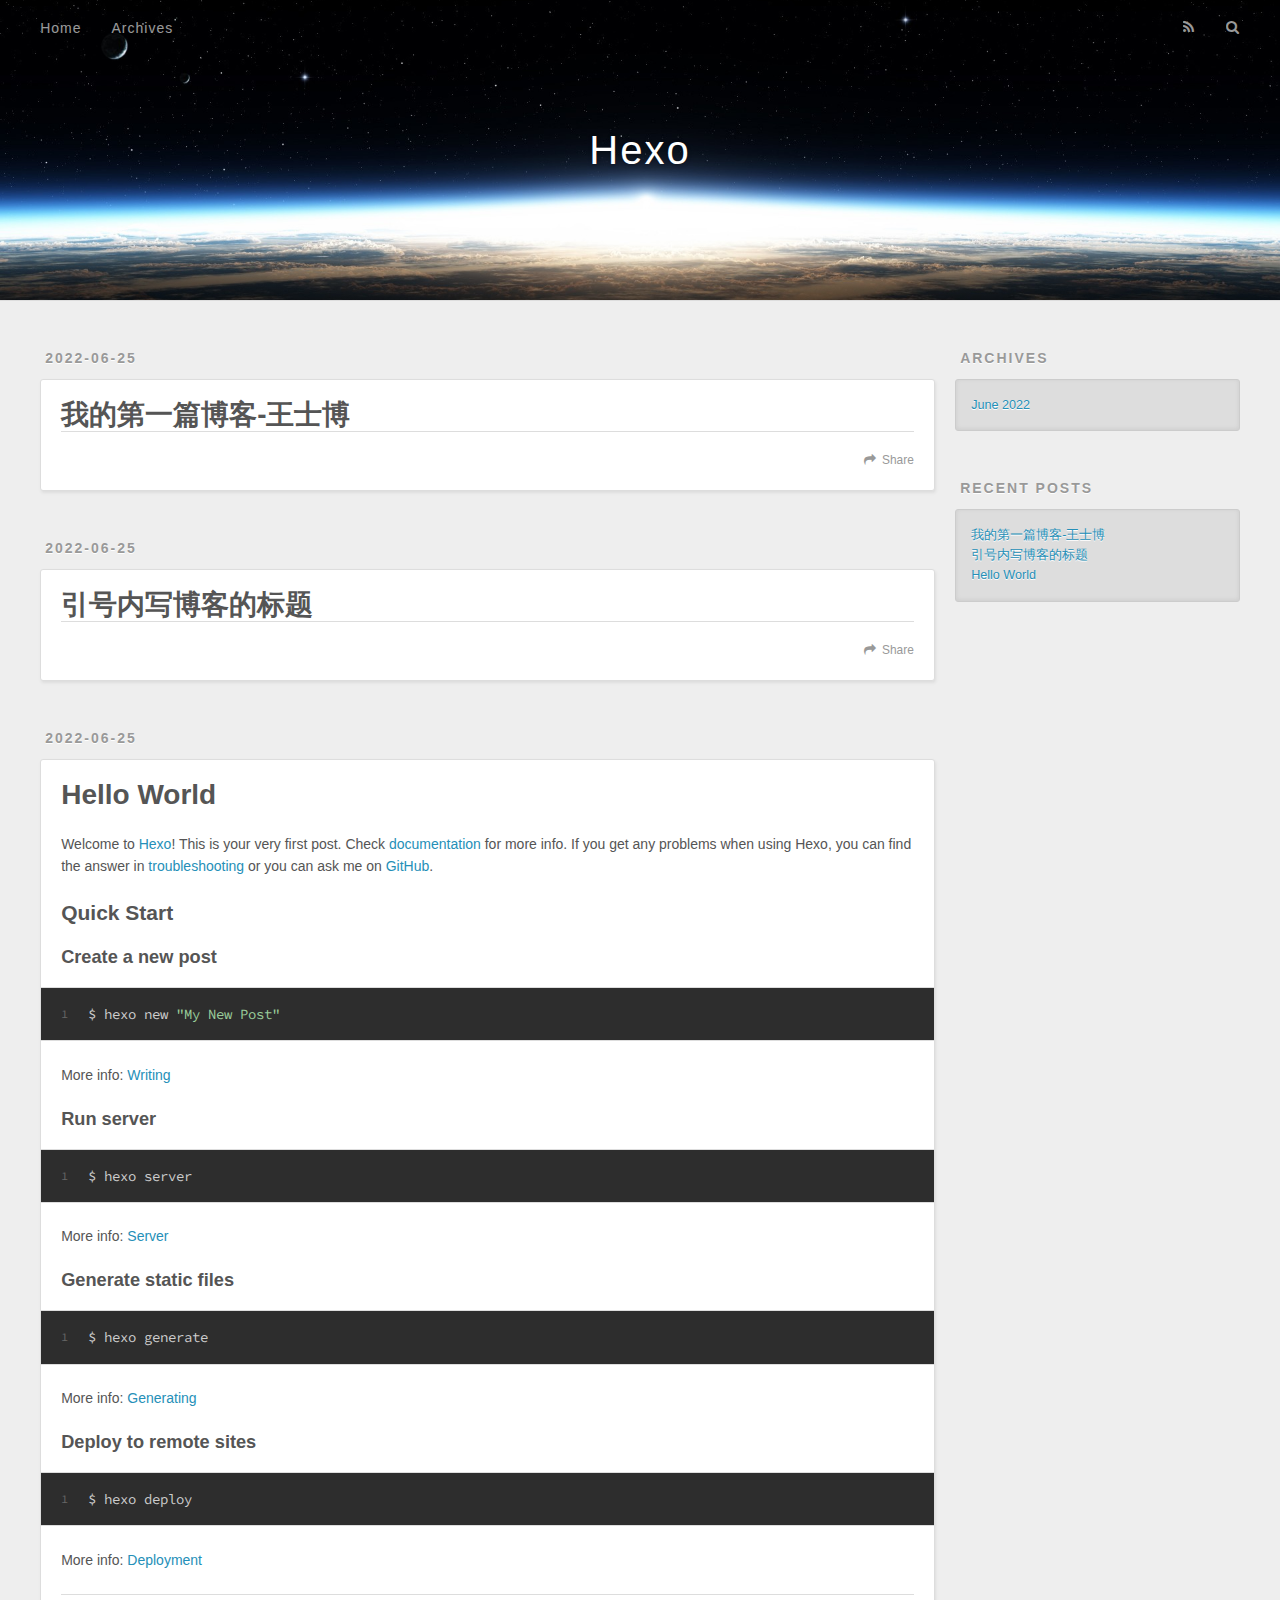
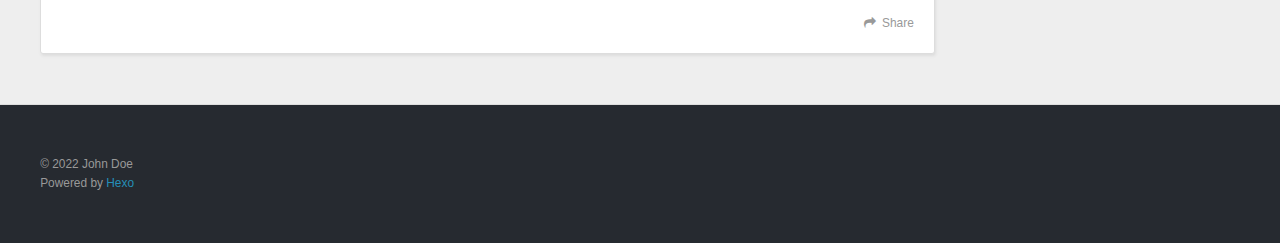
==== index.html @ 35ec719d "Site updated: 2022-06-25 17:04:46" ====
<!DOCTYPE html>
<html>
<head>
  <meta charset="utf-8">
  

  
  <title>Hexo</title>
  <meta name="viewport" content="width=device-width, initial-scale=1, maximum-scale=1">
  <meta property="og:type" content="website">
<meta property="og:title" content="Hexo">
<meta property="og:url" content="http://example.com/index.html">
<meta property="og:site_name" content="Hexo">
<meta property="og:locale" content="en_US">
<meta property="article:author" content="John Doe">
<meta name="twitter:card" content="summary">
  
    <link rel="alternate" href="/atom.xml" title="Hexo" type="application/atom+xml">
  
  
    <link rel="icon" href="/favicon.png">
  
  
    <link href="//fonts.googleapis.com/css?family=Source+Code+Pro" rel="stylesheet" type="text/css">
  
  
<link rel="stylesheet" href="/css/style.css">

<meta name="generator" content="Hexo 5.4.2"></head>

<body>
  <div id="container">
    <div id="wrap">
      <header id="header">
  <div id="banner"></div>
  <div id="header-outer" class="outer">
    <div id="header-title" class="inner">
      <h1 id="logo-wrap">
        <a href="/" id="logo">Hexo</a>
      </h1>
      
    </div>
    <div id="header-inner" class="inner">
      <nav id="main-nav">
        <a id="main-nav-toggle" class="nav-icon"></a>
        
          <a class="main-nav-link" href="/">Home</a>
        
          <a class="main-nav-link" href="/archives">Archives</a>
        
      </nav>
      <nav id="sub-nav">
        
          <a id="nav-rss-link" class="nav-icon" href="/atom.xml" title="RSS Feed"></a>
        
        <a id="nav-search-btn" class="nav-icon" title="Search"></a>
      </nav>
      <div id="search-form-wrap">
        <form action="//google.com/search" method="get" accept-charset="UTF-8" class="search-form"><input type="search" name="q" class="search-form-input" placeholder="Search"><button type="submit" class="search-form-submit">&#xF002;</button><input type="hidden" name="sitesearch" value="http://example.com"></form>
      </div>
    </div>
  </div>
</header>
      <div class="outer">
        <section id="main">
  
    <article id="post-我的第一篇博客-王士博" class="article article-type-post" itemscope itemprop="blogPost">
  <div class="article-meta">
    <a href="/2022/06/25/%E6%88%91%E7%9A%84%E7%AC%AC%E4%B8%80%E7%AF%87%E5%8D%9A%E5%AE%A2-%E7%8E%8B%E5%A3%AB%E5%8D%9A/" class="article-date">
  <time datetime="2022-06-25T08:16:21.000Z" itemprop="datePublished">2022-06-25</time>
</a>
    
  </div>
  <div class="article-inner">
    
    
      <header class="article-header">
        
  
    <h1 itemprop="name">
      <a class="article-title" href="/2022/06/25/%E6%88%91%E7%9A%84%E7%AC%AC%E4%B8%80%E7%AF%87%E5%8D%9A%E5%AE%A2-%E7%8E%8B%E5%A3%AB%E5%8D%9A/">我的第一篇博客-王士博</a>
    </h1>
  

      </header>
    
    <div class="article-entry" itemprop="articleBody">
      
        
      
    </div>
    <footer class="article-footer">
      <a data-url="http://example.com/2022/06/25/%E6%88%91%E7%9A%84%E7%AC%AC%E4%B8%80%E7%AF%87%E5%8D%9A%E5%AE%A2-%E7%8E%8B%E5%A3%AB%E5%8D%9A/" data-id="cl4tnomww0002hwv65vtl3ywi" class="article-share-link">Share</a>
      
      
    </footer>
  </div>
  
</article>


  
    <article id="我的第一篇博客-引号内写博客的标题" class="article article-type-我的第一篇博客" itemscope itemprop="blogPost">
  <div class="article-meta">
    <a href="/2022/06/25/%E5%BC%95%E5%8F%B7%E5%86%85%E5%86%99%E5%8D%9A%E5%AE%A2%E7%9A%84%E6%A0%87%E9%A2%98/" class="article-date">
  <time datetime="2022-06-25T08:13:11.000Z" itemprop="datePublished">2022-06-25</time>
</a>
    
  </div>
  <div class="article-inner">
    
    
      <header class="article-header">
        
  
    <h1 itemprop="name">
      <a class="article-title" href="/2022/06/25/%E5%BC%95%E5%8F%B7%E5%86%85%E5%86%99%E5%8D%9A%E5%AE%A2%E7%9A%84%E6%A0%87%E9%A2%98/">引号内写博客的标题</a>
    </h1>
  

      </header>
    
    <div class="article-entry" itemprop="articleBody">
      
        
      
    </div>
    <footer class="article-footer">
      <a data-url="http://example.com/2022/06/25/%E5%BC%95%E5%8F%B7%E5%86%85%E5%86%99%E5%8D%9A%E5%AE%A2%E7%9A%84%E6%A0%87%E9%A2%98/" data-id="cl4tnomwn0001hwv6cok19mrs" class="article-share-link">Share</a>
      
      
    </footer>
  </div>
  
</article>


  
    <article id="post-hello-world" class="article article-type-post" itemscope itemprop="blogPost">
  <div class="article-meta">
    <a href="/2022/06/25/hello-world/" class="article-date">
  <time datetime="2022-06-25T08:08:50.116Z" itemprop="datePublished">2022-06-25</time>
</a>
    
  </div>
  <div class="article-inner">
    
    
      <header class="article-header">
        
  
    <h1 itemprop="name">
      <a class="article-title" href="/2022/06/25/hello-world/">Hello World</a>
    </h1>
  

      </header>
    
    <div class="article-entry" itemprop="articleBody">
      
        <p>Welcome to <a target="_blank" rel="noopener" href="https://hexo.io/">Hexo</a>! This is your very first post. Check <a target="_blank" rel="noopener" href="https://hexo.io/docs/">documentation</a> for more info. If you get any problems when using Hexo, you can find the answer in <a target="_blank" rel="noopener" href="https://hexo.io/docs/troubleshooting.html">troubleshooting</a> or you can ask me on <a target="_blank" rel="noopener" href="https://github.com/hexojs/hexo/issues">GitHub</a>.</p>
<h2 id="Quick-Start"><a href="#Quick-Start" class="headerlink" title="Quick Start"></a>Quick Start</h2><h3 id="Create-a-new-post"><a href="#Create-a-new-post" class="headerlink" title="Create a new post"></a>Create a new post</h3><figure class="highlight bash"><table><tr><td class="gutter"><pre><span class="line">1</span><br></pre></td><td class="code"><pre><span class="line">$ hexo new <span class="string">&quot;My New Post&quot;</span></span><br></pre></td></tr></table></figure>

<p>More info: <a target="_blank" rel="noopener" href="https://hexo.io/docs/writing.html">Writing</a></p>
<h3 id="Run-server"><a href="#Run-server" class="headerlink" title="Run server"></a>Run server</h3><figure class="highlight bash"><table><tr><td class="gutter"><pre><span class="line">1</span><br></pre></td><td class="code"><pre><span class="line">$ hexo server</span><br></pre></td></tr></table></figure>

<p>More info: <a target="_blank" rel="noopener" href="https://hexo.io/docs/server.html">Server</a></p>
<h3 id="Generate-static-files"><a href="#Generate-static-files" class="headerlink" title="Generate static files"></a>Generate static files</h3><figure class="highlight bash"><table><tr><td class="gutter"><pre><span class="line">1</span><br></pre></td><td class="code"><pre><span class="line">$ hexo generate</span><br></pre></td></tr></table></figure>

<p>More info: <a target="_blank" rel="noopener" href="https://hexo.io/docs/generating.html">Generating</a></p>
<h3 id="Deploy-to-remote-sites"><a href="#Deploy-to-remote-sites" class="headerlink" title="Deploy to remote sites"></a>Deploy to remote sites</h3><figure class="highlight bash"><table><tr><td class="gutter"><pre><span class="line">1</span><br></pre></td><td class="code"><pre><span class="line">$ hexo deploy</span><br></pre></td></tr></table></figure>

<p>More info: <a target="_blank" rel="noopener" href="https://hexo.io/docs/one-command-deployment.html">Deployment</a></p>

      
    </div>
    <footer class="article-footer">
      <a data-url="http://example.com/2022/06/25/hello-world/" data-id="cl4tnomwh0000hwv61fahf6om" class="article-share-link">Share</a>
      
      
    </footer>
  </div>
  
</article>


  


</section>
        
          <aside id="sidebar">
  
    

  
    

  
    
  
    
  <div class="widget-wrap">
    <h3 class="widget-title">Archives</h3>
    <div class="widget">
      <ul class="archive-list"><li class="archive-list-item"><a class="archive-list-link" href="/archives/2022/06/">June 2022</a></li></ul>
    </div>
  </div>


  
    
  <div class="widget-wrap">
    <h3 class="widget-title">Recent Posts</h3>
    <div class="widget">
      <ul>
        
          <li>
            <a href="/2022/06/25/%E6%88%91%E7%9A%84%E7%AC%AC%E4%B8%80%E7%AF%87%E5%8D%9A%E5%AE%A2-%E7%8E%8B%E5%A3%AB%E5%8D%9A/">我的第一篇博客-王士博</a>
          </li>
        
          <li>
            <a href="/2022/06/25/%E5%BC%95%E5%8F%B7%E5%86%85%E5%86%99%E5%8D%9A%E5%AE%A2%E7%9A%84%E6%A0%87%E9%A2%98/">引号内写博客的标题</a>
          </li>
        
          <li>
            <a href="/2022/06/25/hello-world/">Hello World</a>
          </li>
        
      </ul>
    </div>
  </div>

  
</aside>
        
      </div>
      <footer id="footer">
  
  <div class="outer">
    <div id="footer-info" class="inner">
      &copy; 2022 John Doe<br>
      Powered by <a href="http://hexo.io/" target="_blank">Hexo</a>
    </div>
  </div>
</footer>
    </div>
    <nav id="mobile-nav">
  
    <a href="/" class="mobile-nav-link">Home</a>
  
    <a href="/archives" class="mobile-nav-link">Archives</a>
  
</nav>
    

<script src="//ajax.googleapis.com/ajax/libs/jquery/2.0.3/jquery.min.js"></script>


  
<link rel="stylesheet" href="/fancybox/jquery.fancybox.css">

  
<script src="/fancybox/jquery.fancybox.pack.js"></script>




<script src="/js/script.js"></script>




  </div>
</body>
</html>
---- css/style.css ----
body {
  width: 100%;
}
body:before,
body:after {
  content: "";
  display: table;
}
body:after {
  clear: both;
}
html,
body,
div,
span,
applet,
object,
iframe,
h1,
h2,
h3,
h4,
h5,
h6,
p,
blockquote,
pre,
a,
abbr,
acronym,
address,
big,
cite,
code,
del,
dfn,
em,
img,
ins,
kbd,
q,
s,
samp,
small,
strike,
strong,
sub,
sup,
tt,
var,
dl,
dt,
dd,
ol,
ul,
li,
fieldset,
form,
label,
legend,
table,
caption,
tbody,
tfoot,
thead,
tr,
th,
td {
  margin: 0;
  padding: 0;
  border: 0;
  outline: 0;
  font-weight: inherit;
  font-style: inherit;
  font-family: inherit;
  font-size: 100%;
  vertical-align: baseline;
}
body {
  line-height: 1;
  color: #000;
  background: #fff;
}
ol,
ul {
  list-style: none;
}
table {
  border-collapse: separate;
  border-spacing: 0;
  vertical-align: middle;
}
caption,
th,
td {
  text-align: left;
  font-weight: normal;
  vertical-align: middle;
}
a img {
  border: none;
}
input,
button {
  margin: 0;
  padding: 0;
}
input::-moz-focus-inner,
button::-moz-focus-inner {
  border: 0;
  padding: 0;
}
@font-face {
  font-family: FontAwesome;
  font-style: normal;
  font-weight: normal;
  src: url("fonts/fontawesome-webfont.eot?v=#4.0.3");
  src: url("fonts/fontawesome-webfont.eot?#iefix&v=#4.0.3") format("embedded-opentype"), url("fonts/fontawesome-webfont.woff?v=#4.0.3") format("woff"), url("fonts/fontawesome-webfont.ttf?v=#4.0.3") format("truetype"), url("fonts/fontawesome-webfont.svg#fontawesomeregular?v=#4.0.3") format("svg");
}
html,
body,
#container {
  height: 100%;
}
body {
  background: #eee;
  font: 14px -apple-system, BlinkMacSystemFont, "Segoe UI", "Roboto", "Oxygen", "Ubuntu", "Cantarell", "Fira Sans", "Droid Sans", "Helvetica Neue", sans-serif;
  -webkit-text-size-adjust: 100%;
}
.outer {
  max-width: 1220px;
  margin: 0 auto;
  padding: 0 20px;
}
.outer:before,
.outer:after {
  content: "";
  display: table;
}
.outer:after {
  clear: both;
}
.inner {
  display: inline;
  float: left;
  width: 98.33333333333333%;
  margin: 0 0.833333333333333%;
}
.left,
.alignleft {
  float: left;
}
.right,
.alignright {
  float: right;
}
.clear {
  clear: both;
}
#container {
  position: relative;
}
.mobile-nav-on {
  overflow: hidden;
}
#wrap {
  height: 100%;
  width: 100%;
  position: absolute;
  top: 0;
  left: 0;
  -webkit-transition: 0.2s ease-out;
  -moz-transition: 0.2s ease-out;
  -ms-transition: 0.2s ease-out;
  transition: 0.2s ease-out;
  z-index: 1;
  background: #eee;
}
.mobile-nav-on #wrap {
  left: 280px;
}
@media screen and (min-width: 768px) {
  #main {
    display: inline;
    float: left;
    width: 73.33333333333333%;
    margin: 0 0.833333333333333%;
  }
}
.article-date,
.article-category-link,
.archive-year,
.widget-title {
  text-decoration: none;
  text-transform: uppercase;
  letter-spacing: 2px;
  color: #999;
  margin-bottom: 1em;
  margin-left: 5px;
  line-height: 1em;
  text-shadow: 0 1px #fff;
  font-weight: bold;
}
.article-inner,
.archive-article-inner {
  background: #fff;
  -webkit-box-shadow: 1px 2px 3px #ddd;
  box-shadow: 1px 2px 3px #ddd;
  border: 1px solid #ddd;
  border-radius: 3px;
}
.article-entry h1,
.widget h1 {
  font-size: 2em;
}
.article-entry h2,
.widget h2 {
  font-size: 1.5em;
}
.article-entry h3,
.widget h3 {
  font-size: 1.3em;
}
.article-entry h4,
.widget h4 {
  font-size: 1.2em;
}
.article-entry h5,
.widget h5 {
  font-size: 1em;
}
.article-entry h6,
.widget h6 {
  font-size: 1em;
  color: #999;
}
.article-entry hr,
.widget hr {
  border: 1px dashed #ddd;
}
.article-entry strong,
.widget strong {
  font-weight: bold;
}
.article-entry em,
.widget em,
.article-entry cite,
.widget cite {
  font-style: italic;
}
.article-entry sup,
.widget sup,
.article-entry sub,
.widget sub {
  font-size: 0.75em;
  line-height: 0;
  position: relative;
  vertical-align: baseline;
}
.article-entry sup,
.widget sup {
  top: -0.5em;
}
.article-entry sub,
.widget sub {
  bottom: -0.2em;
}
.article-entry small,
.widget small {
  font-size: 0.85em;
}
.article-entry acronym,
.widget acronym,
.article-entry abbr,
.widget abbr {
  border-bottom: 1px dotted;
}
.article-entry ul,
.widget ul,
.article-entry ol,
.widget ol,
.article-entry dl,
.widget dl {
  margin: 0 20px;
  line-height: 1.6em;
}
.article-entry ul ul,
.widget ul ul,
.article-entry ol ul,
.widget ol ul,
.article-entry ul ol,
.widget ul ol,
.article-entry ol ol,
.widget ol ol {
  margin-top: 0;
  margin-bottom: 0;
}
.article-entry ul,
.widget ul {
  list-style: disc;
}
.article-entry ol,
.widget ol {
  list-style: decimal;
}
.article-entry dt,
.widget dt {
  font-weight: bold;
}
#header {
  height: 300px;
  position: relative;
  border-bottom: 1px solid #ddd;
}
#header:before,
#header:after {
  content: "";
  position: absolute;
  left: 0;
  right: 0;
  height: 40px;
}
#header:before {
  top: 0;
  background: -webkit-linear-gradient(rgba(0,0,0,0.2), transparent);
  background: -moz-linear-gradient(rgba(0,0,0,0.2), transparent);
  background: -ms-linear-gradient(rgba(0,0,0,0.2), transparent);
  background: linear-gradient(rgba(0,0,0,0.2), transparent);
}
#header:after {
  bottom: 0;
  background: -webkit-linear-gradient(transparent, rgba(0,0,0,0.2));
  background: -moz-linear-gradient(transparent, rgba(0,0,0,0.2));
  background: -ms-linear-gradient(transparent, rgba(0,0,0,0.2));
  background: linear-gradient(transparent, rgba(0,0,0,0.2));
}
#header-outer {
  height: 100%;
  position: relative;
}
#header-inner {
  position: relative;
  overflow: hidden;
}
#banner {
  position: absolute;
  top: 0;
  left: 0;
  width: 100%;
  height: 100%;
  background: url("images/banner.jpg") center #000;
  background-size: cover;
  z-index: -1;
}
#header-title {
  text-align: center;
  height: 40px;
  position: absolute;
  top: 50%;
  left: 0;
  margin-top: -20px;
}
#logo,
#subtitle {
  text-decoration: none;
  color: #fff;
  font-weight: 300;
  text-shadow: 0 1px 4px rgba(0,0,0,0.3);
}
#logo {
  font-size: 40px;
  line-height: 40px;
  letter-spacing: 2px;
}
#subtitle {
  font-size: 16px;
  line-height: 16px;
  letter-spacing: 1px;
}
#subtitle-wrap {
  margin-top: 16px;
}
#main-nav {
  float: left;
  margin-left: -15px;
}
.nav-icon,
.main-nav-link {
  float: left;
  color: #fff;
  opacity: 0.6;
  text-decoration: none;
  text-shadow: 0 1px rgba(0,0,0,0.2);
  -webkit-transition: opacity 0.2s;
  -moz-transition: opacity 0.2s;
  -ms-transition: opacity 0.2s;
  transition: opacity 0.2s;
  display: block;
  padding: 20px 15px;
}
.nav-icon:hover,
.main-nav-link:hover {
  opacity: 1;
}
.nav-icon {
  font-family: FontAwesome;
  text-align: center;
  font-size: 14px;
  width: 14px;
  height: 14px;
  padding: 20px 15px;
  position: relative;
  cursor: pointer;
}
.main-nav-link {
  font-weight: 300;
  letter-spacing: 1px;
}
@media screen and (max-width: 479px) {
  .main-nav-link {
    display: none;
  }
}
#main-nav-toggle {
  display: none;
}
#main-nav-toggle:before {
  content: "\f0c9";
}
@media screen and (max-width: 479px) {
  #main-nav-toggle {
    display: block;
  }
}
#sub-nav {
  float: right;
  margin-right: -15px;
}
#nav-rss-link:before {
  content: "\f09e";
}
#nav-search-btn:before {
  content: "\f002";
}
#search-form-wrap {
  position: absolute;
  top: 15px;
  width: 150px;
  height: 30px;
  right: -150px;
  opacity: 0;
  -webkit-transition: 0.2s ease-out;
  -moz-transition: 0.2s ease-out;
  -ms-transition: 0.2s ease-out;
  transition: 0.2s ease-out;
}
#search-form-wrap.on {
  opacity: 1;
  right: 0;
}
@media screen and (max-width: 479px) {
  #search-form-wrap {
    width: 100%;
    right: -100%;
  }
}
.search-form {
  position: absolute;
  top: 0;
  left: 0;
  right: 0;
  background: #fff;
  padding: 5px 15px;
  border-radius: 15px;
  -webkit-box-shadow: 0 0 10px rgba(0,0,0,0.3);
  box-shadow: 0 0 10px rgba(0,0,0,0.3);
}
.search-form-input {
  border: none;
  background: none;
  color: #555;
  width: 100%;
  font: 13px -apple-system, BlinkMacSystemFont, "Segoe UI", "Roboto", "Oxygen", "Ubuntu", "Cantarell", "Fira Sans", "Droid Sans", "Helvetica Neue", sans-serif;
  outline: none;
}
.search-form-input::-webkit-search-results-decoration,
.search-form-input::-webkit-search-cancel-button {
  -webkit-appearance: none;
}
.search-form-submit {
  position: absolute;
  top: 50%;
  right: 10px;
  margin-top: -7px;
  font: 13px FontAwesome;
  border: none;
  background: none;
  color: #bbb;
  cursor: pointer;
}
.search-form-submit:hover,
.search-form-submit:focus {
  color: #777;
}
.article {
  margin: 50px 0;
}
.article-inner {
  overflow: hidden;
}
.article-meta:before,
.article-meta:after {
  content: "";
  display: table;
}
.article-meta:after {
  clear: both;
}
.article-date {
  float: left;
}
.article-category {
  float: left;
  line-height: 1em;
  color: #ccc;
  text-shadow: 0 1px #fff;
  margin-left: 8px;
}
.article-category:before {
  content: "\2022";
}
.article-category-link {
  margin: 0 12px 1em;
}
.article-header {
  padding: 20px 20px 0;
}
.article-title {
  text-decoration: none;
  font-size: 2em;
  font-weight: bold;
  color: #555;
  line-height: 1.1em;
  -webkit-transition: color 0.2s;
  -moz-transition: color 0.2s;
  -ms-transition: color 0.2s;
  transition: color 0.2s;
}
a.article-title:hover {
  color: #258fb8;
}
.article-entry {
  color: #555;
  padding: 0 20px;
}
.article-entry:before,
.article-entry:after {
  content: "";
  display: table;
}
.article-entry:after {
  clear: both;
}
.article-entry p,
.article-entry table {
  line-height: 1.6em;
  margin: 1.6em 0;
}
.article-entry h1,
.article-entry h2,
.article-entry h3,
.article-entry h4,
.article-entry h5,
.article-entry h6 {
  font-weight: bold;
}
.article-entry h1,
.article-entry h2,
.article-entry h3,
.article-entry h4,
.article-entry h5,
.article-entry h6 {
  line-height: 1.1em;
  margin: 1.1em 0;
}
.article-entry a {
  color: #258fb8;
  text-decoration: none;
}
.article-entry a:hover {
  text-decoration: underline;
}
.article-entry ul,
.article-entry ol,
.article-entry dl {
  margin-top: 1.6em;
  margin-bottom: 1.6em;
}
.article-entry img,
.article-entry video {
  max-width: 100%;
  height: auto;
  display: block;
  margin: auto;
}
.article-entry iframe {
  border: none;
}
.article-entry table {
  width: 100%;
  border-collapse: collapse;
  border-spacing: 0;
}
.article-entry th {
  font-weight: bold;
  border-bottom: 3px solid #ddd;
  padding-bottom: 0.5em;
}
.article-entry td {
  border-bottom: 1px solid #ddd;
  padding: 10px 0;
}
.article-entry blockquote {
  font-family: Georgia, "Times New Roman", serif;
  font-size: 1.4em;
  margin: 1.6em 20px;
  text-align: center;
}
.article-entry blockquote footer {
  font-size: 14px;
  margin: 1.6em 0;
  font-family: -apple-system, BlinkMacSystemFont, "Segoe UI", "Roboto", "Oxygen", "Ubuntu", "Cantarell", "Fira Sans", "Droid Sans", "Helvetica Neue", sans-serif;
}
.article-entry blockquote footer cite:before {
  content: "—";
  padding: 0 0.5em;
}
.article-entry .pullquote {
  text-align: left;
  width: 45%;
  margin: 0;
}
.article-entry .pullquote.left {
  margin-left: 0.5em;
  margin-right: 1em;
}
.article-entry .pullquote.right {
  margin-right: 0.5em;
  margin-left: 1em;
}
.article-entry .caption {
  color: #999;
  display: block;
  font-size: 0.9em;
  margin-top: 0.5em;
  position: relative;
  text-align: center;
}
.article-entry .video-container {
  position: relative;
  padding-top: 56.25%;
  height: 0;
  overflow: hidden;
}
.article-entry .video-container iframe,
.article-entry .video-container object,
.article-entry .video-container embed {
  position: absolute;
  top: 0;
  left: 0;
  width: 100%;
  height: 100%;
  margin-top: 0;
}
.article-more-link a {
  display: inline-block;
  line-height: 1em;
  padding: 6px 15px;
  border-radius: 15px;
  background: #eee;
  color: #999;
  text-shadow: 0 1px #fff;
  text-decoration: none;
}
.article-more-link a:hover {
  background: #258fb8;
  color: #fff;
  text-decoration: none;
  text-shadow: 0 1px #1e7293;
}
.article-footer {
  font-size: 0.85em;
  line-height: 1.6em;
  border-top: 1px solid #ddd;
  padding-top: 1.6em;
  margin: 0 20px 20px;
}
.article-footer:before,
.article-footer:after {
  content: "";
  display: table;
}
.article-footer:after {
  clear: both;
}
.article-footer a {
  color: #999;
  text-decoration: none;
}
.article-footer a:hover {
  color: #555;
}
.article-tag-list-item {
  float: left;
  margin-right: 10px;
}
.article-tag-list-link:before {
  content: "#";
}
.article-comment-link {
  float: right;
}
.article-comment-link:before {
  content: "\f075";
  font-family: FontAwesome;
  padding-right: 8px;
}
.article-share-link {
  cursor: pointer;
  float: right;
  margin-left: 20px;
}
.article-share-link:before {
  content: "\f064";
  font-family: FontAwesome;
  padding-right: 6px;
}
#article-nav {
  position: relative;
}
#article-nav:before,
#article-nav:after {
  content: "";
  display: table;
}
#article-nav:after {
  clear: both;
}
@media screen and (min-width: 768px) {
  #article-nav {
    margin: 50px 0;
  }
  #article-nav:before {
    width: 8px;
    height: 8px;
    position: absolute;
    top: 50%;
    left: 50%;
    margin-top: -4px;
    margin-left: -4px;
    content: "";
    border-radius: 50%;
    background: #ddd;
    -webkit-box-shadow: 0 1px 2px #fff;
    box-shadow: 0 1px 2px #fff;
  }
}
.article-nav-link-wrap {
  text-decoration: none;
  text-shadow: 0 1px #fff;
  color: #999;
  -webkit-box-sizing: border-box;
  -moz-box-sizing: border-box;
  box-sizing: border-box;
  margin-top: 50px;
  text-align: center;
  display: block;
}
.article-nav-link-wrap:hover {
  color: #555;
}
@media screen and (min-width: 768px) {
  .article-nav-link-wrap {
    width: 50%;
    margin-top: 0;
  }
}
@media screen and (min-width: 768px) {
  #article-nav-newer {
    float: left;
    text-align: right;
    padding-right: 20px;
  }
}
@media screen and (min-width: 768px) {
  #article-nav-older {
    float: right;
    text-align: left;
    padding-left: 20px;
  }
}
.article-nav-caption {
  text-transform: uppercase;
  letter-spacing: 2px;
  color: #ddd;
  line-height: 1em;
  font-weight: bold;
}
#article-nav-newer .article-nav-caption {
  margin-right: -2px;
}
.article-nav-title {
  font-size: 0.85em;
  line-height: 1.6em;
  margin-top: 0.5em;
}
.article-share-box {
  position: absolute;
  display: none;
  background: #fff;
  -webkit-box-shadow: 1px 2px 10px rgba(0,0,0,0.2);
  box-shadow: 1px 2px 10px rgba(0,0,0,0.2);
  border-radius: 3px;
  margin-left: -145px;
  overflow: hidden;
  z-index: 1;
}
.article-share-box.on {
  display: block;
}
.article-share-input {
  width: 100%;
  background: none;
  -webkit-box-sizing: border-box;
  -moz-box-sizing: border-box;
  box-sizing: border-box;
  font: 14px -apple-system, BlinkMacSystemFont, "Segoe UI", "Roboto", "Oxygen", "Ubuntu", "Cantarell", "Fira Sans", "Droid Sans", "Helvetica Neue", sans-serif;
  padding: 0 15px;
  color: #555;
  outline: none;
  border: 1px solid #ddd;
  border-radius: 3px 3px 0 0;
  height: 36px;
  line-height: 36px;
}
.article-share-links {
  background: #eee;
}
.article-share-links:before,
.article-share-links:after {
  content: "";
  display: table;
}
.article-share-links:after {
  clear: both;
}
.article-share-twitter,
.article-share-facebook,
.article-share-pinterest,
.article-share-google {
  width: 50px;
  height: 36px;
  display: block;
  float: left;
  position: relative;
  color: #999;
  text-shadow: 0 1px #fff;
}
.article-share-twitter:before,
.article-share-facebook:before,
.article-share-pinterest:before,
.article-share-google:before {
  font-size: 20px;
  font-family: FontAwesome;
  width: 20px;
  height: 20px;
  position: absolute;
  top: 50%;
  left: 50%;
  margin-top: -10px;
  margin-left: -10px;
  text-align: center;
}
.article-share-twitter:hover,
.article-share-facebook:hover,
.article-share-pinterest:hover,
.article-share-google:hover {
  color: #fff;
}
.article-share-twitter:before {
  content: "\f099";
}
.article-share-twitter:hover {
  background: #00aced;
  text-shadow: 0 1px #008abe;
}
.article-share-facebook:before {
  content: "\f09a";
}
.article-share-facebook:hover {
  background: #3b5998;
  text-shadow: 0 1px #2f477a;
}
.article-share-pinterest:before {
  content: "\f0d2";
}
.article-share-pinterest:hover {
  background: #cb2027;
  text-shadow: 0 1px #a21a1f;
}
.article-share-google:before {
  content: "\f0d5";
}
.article-share-google:hover {
  background: #dd4b39;
  text-shadow: 0 1px #be3221;
}
.article-gallery {
  background: #000;
  position: relative;
}
.article-gallery-photos {
  position: relative;
  overflow: hidden;
}
.article-gallery-img {
  display: none;
  max-width: 100%;
}
.article-gallery-img:first-child {
  display: block;
}
.article-gallery-img.loaded {
  position: absolute;
  display: block;
}
.article-gallery-img img {
  display: block;
  max-width: 100%;
  margin: 0 auto;
}
#comments {
  background: #fff;
  -webkit-box-shadow: 1px 2px 3px #ddd;
  box-shadow: 1px 2px 3px #ddd;
  padding: 20px;
  border: 1px solid #ddd;
  border-radius: 3px;
  margin: 50px 0;
}
#comments a {
  color: #258fb8;
}
.archives-wrap {
  margin: 50px 0;
}
.archives:before,
.archives:after {
  content: "";
  display: table;
}
.archives:after {
  clear: both;
}
.archive-year-wrap {
  margin-bottom: 1em;
}
.archives {
  -webkit-column-gap: 10px;
  -moz-column-gap: 10px;
  column-gap: 10px;
}
@media screen and (min-width: 480px) and (max-width: 767px) {
  .archives {
    -webkit-column-count: 2;
    -moz-column-count: 2;
    column-count: 2;
  }
}
@media screen and (min-width: 768px) {
  .archives {
    -webkit-column-count: 3;
    -moz-column-count: 3;
    column-count: 3;
  }
}
.archive-article {
  -webkit-column-break-inside: avoid;
  page-break-inside: avoid;
  overflow: hidden;
  break-inside: avoid-column;
}
.archive-article-inner {
  padding: 10px;
  margin-bottom: 15px;
}
.archive-article-title {
  text-decoration: none;
  font-weight: bold;
  color: #555;
  -webkit-transition: color 0.2s;
  -moz-transition: color 0.2s;
  -ms-transition: color 0.2s;
  transition: color 0.2s;
  line-height: 1.6em;
}
.archive-article-title:hover {
  color: #258fb8;
}
.archive-article-footer {
  margin-top: 1em;
}
.archive-article-date {
  color: #999;
  text-decoration: none;
  font-size: 0.85em;
  line-height: 1em;
  margin-bottom: 0.5em;
  display: block;
}
#page-nav {
  margin: 50px auto;
  background: #fff;
  -webkit-box-shadow: 1px 2px 3px #ddd;
  box-shadow: 1px 2px 3px #ddd;
  border: 1px solid #ddd;
  border-radius: 3px;
  text-align: center;
  color: #999;
  overflow: hidden;
}
#page-nav:before,
#page-nav:after {
  content: "";
  display: table;
}
#page-nav:after {
  clear: both;
}
#page-nav a,
#page-nav span {
  padding: 10px 20px;
  line-height: 1;
  height: 2ex;
}
#page-nav a {
  color: #999;
  text-decoration: none;
}
#page-nav a:hover {
  background: #999;
  color: #fff;
}
#page-nav .prev {
  float: left;
}
#page-nav .next {
  float: right;
}
#page-nav .page-number {
  display: inline-block;
}
@media screen and (max-width: 479px) {
  #page-nav .page-number {
    display: none;
  }
}
#page-nav .current {
  color: #555;
  font-weight: bold;
}
#page-nav .space {
  color: #ddd;
}
#footer {
  background: #262a30;
  padding: 50px 0;
  border-top: 1px solid #ddd;
  color: #999;
}
#footer a {
  color: #258fb8;
  text-decoration: none;
}
#footer a:hover {
  text-decoration: underline;
}
#footer-info {
  line-height: 1.6em;
  font-size: 0.85em;
}
.article-entry pre,
.article-entry .highlight {
  background: #2d2d2d;
  margin: 0 -20px;
  padding: 15px 20px;
  border-style: solid;
  border-color: #ddd;
  border-width: 1px 0;
  overflow: auto;
  color: #ccc;
  line-height: 22.400000000000002px;
}
.article-entry .highlight .gutter pre,
.article-entry .gist .gist-file .gist-data .line-numbers {
  color: #666;
  font-size: 0.85em;
}
.article-entry pre,
.article-entry code {
  font-family: "Source Code Pro", Consolas, Monaco, Menlo, Consolas, monospace;
}
.article-entry code {
  background: #eee;
  text-shadow: 0 1px #fff;
  padding: 0 0.3em;
}
.article-entry pre code {
  background: none;
  text-shadow: none;
  padding: 0;
}
.article-entry .highlight pre {
  border: none;
  margin: 0;
  padding: 0;
}
.article-entry .highlight table {
  margin: 0;
  width: auto;
}
.article-entry .highlight td {
  border: none;
  padding: 0;
}
.article-entry .highlight figcaption {
  font-size: 0.85em;
  color: #999;
  line-height: 1em;
  margin-bottom: 1em;
}
.article-entry .highlight figcaption:before,
.article-entry .highlight figcaption:after {
  content: "";
  display: table;
}
.article-entry .highlight figcaption:after {
  clear: both;
}
.article-entry .highlight figcaption a {
  float: right;
}
.article-entry .highlight .gutter pre {
  text-align: right;
  padding-right: 20px;
}
.article-entry .highlight .line {
  height: 22.400000000000002px;
}
.article-entry .highlight .line.marked {
  background: #515151;
}
.article-entry .gist {
  margin: 0 -20px;
  border-style: solid;
  border-color: #ddd;
  border-width: 1px 0;
  background: #2d2d2d;
  padding: 15px 20px 15px 0;
}
.article-entry .gist .gist-file {
  border: none;
  font-family: "Source Code Pro", Consolas, Monaco, Menlo, Consolas, monospace;
  margin: 0;
}
.article-entry .gist .gist-file .gist-data {
  background: none;
  border: none;
}
.article-entry .gist .gist-file .gist-data .line-numbers {
  background: none;
  border: none;
  padding: 0 20px 0 0;
}
.article-entry .gist .gist-file .gist-data .line-data {
  padding: 0 !important;
}
.article-entry .gist .gist-file .highlight {
  margin: 0;
  padding: 0;
  border: none;
}
.article-entry .gist .gist-file .gist-meta {
  background: #2d2d2d;
  color: #999;
  font: 0.85em -apple-system, BlinkMacSystemFont, "Segoe UI", "Roboto", "Oxygen", "Ubuntu", "Cantarell", "Fira Sans", "Droid Sans", "Helvetica Neue", sans-serif;
  text-shadow: 0 0;
  padding: 0;
  margin-top: 1em;
  margin-left: 20px;
}
.article-entry .gist .gist-file .gist-meta a {
  color: #258fb8;
  font-weight: normal;
}
.article-entry .gist .gist-file .gist-meta a:hover {
  text-decoration: underline;
}
pre .comment,
pre .title {
  color: #999;
}
pre .variable,
pre .attribute,
pre .tag,
pre .regexp,
pre .ruby .constant,
pre .xml .tag .title,
pre .xml .pi,
pre .xml .doctype,
pre .html .doctype,
pre .css .id,
pre .css .class,
pre .css .pseudo {
  color: #f2777a;
}
pre .number,
pre .preprocessor,
pre .built_in,
pre .literal,
pre .params,
pre .constant {
  color: #f99157;
}
pre .class,
pre .ruby .class .title,
pre .css .rules .attribute {
  color: #9c9;
}
pre .string,
pre .value,
pre .inheritance,
pre .header,
pre .ruby .symbol,
pre .xml .cdata {
  color: #9c9;
}
pre .css .hexcolor {
  color: #6cc;
}
pre .function,
pre .python .decorator,
pre .python .title,
pre .ruby .function .title,
pre .ruby .title .keyword,
pre .perl .sub,
pre .javascript .title,
pre .coffeescript .title {
  color: #69c;
}
pre .keyword,
pre .javascript .function {
  color: #c9c;
}
@media screen and (max-width: 479px) {
  #mobile-nav {
    position: absolute;
    top: 0;
    left: 0;
    width: 280px;
    height: 100%;
    background: #191919;
    border-right: 1px solid #fff;
  }
}
@media screen and (max-width: 479px) {
  .mobile-nav-link {
    display: block;
    color: #999;
    text-decoration: none;
    padding: 15px 20px;
    font-weight: bold;
  }
  .mobile-nav-link:hover {
    color: #fff;
  }
}
@media screen and (min-width: 768px) {
  #sidebar {
    display: inline;
    float: left;
    width: 23.333333333333332%;
    margin: 0 0.833333333333333%;
  }
}
.widget-wrap {
  margin: 50px 0;
}
.widget {
  color: #777;
  text-shadow: 0 1px #fff;
  background: #ddd;
  -webkit-box-shadow: 0 -1px 4px #ccc inset;
  box-shadow: 0 -1px 4px #ccc inset;
  border: 1px solid #ccc;
  padding: 15px;
  border-radius: 3px;
}
.widget a {
  color: #258fb8;
  text-decoration: none;
}
.widget a:hover {
  text-decoration: underline;
}
.widget ul ul,
.widget ol ul,
.widget dl ul,
.widget ul ol,
.widget ol ol,
.widget dl ol,
.widget ul dl,
.widget ol dl,
.widget dl dl {
  margin-left: 15px;
  list-style: disc;
}
.widget {
  line-height: 1.6em;
  word-wrap: break-word;
  font-size: 0.9em;
}
.widget ul,
.widget ol {
  list-style: none;
  margin: 0;
}
.widget ul ul,
.widget ol ul,
.widget ul ol,
.widget ol ol {
  margin: 0 20px;
}
.widget ul ul,
.widget ol ul {
  list-style: disc;
}
.widget ul ol,
.widget ol ol {
  list-style: decimal;
}
.category-list-count,
.tag-list-count,
.archive-list-count {
  padding-left: 5px;
  color: #999;
  font-size: 0.85em;
}
.category-list-count:before,
.tag-list-count:before,
.archive-list-count:before {
  content: "(";
}
.category-list-count:after,
.tag-list-count:after,
.archive-list-count:after {
  content: ")";
}
.tagcloud a {
  margin-right: 5px;
  display: inline-block;
}
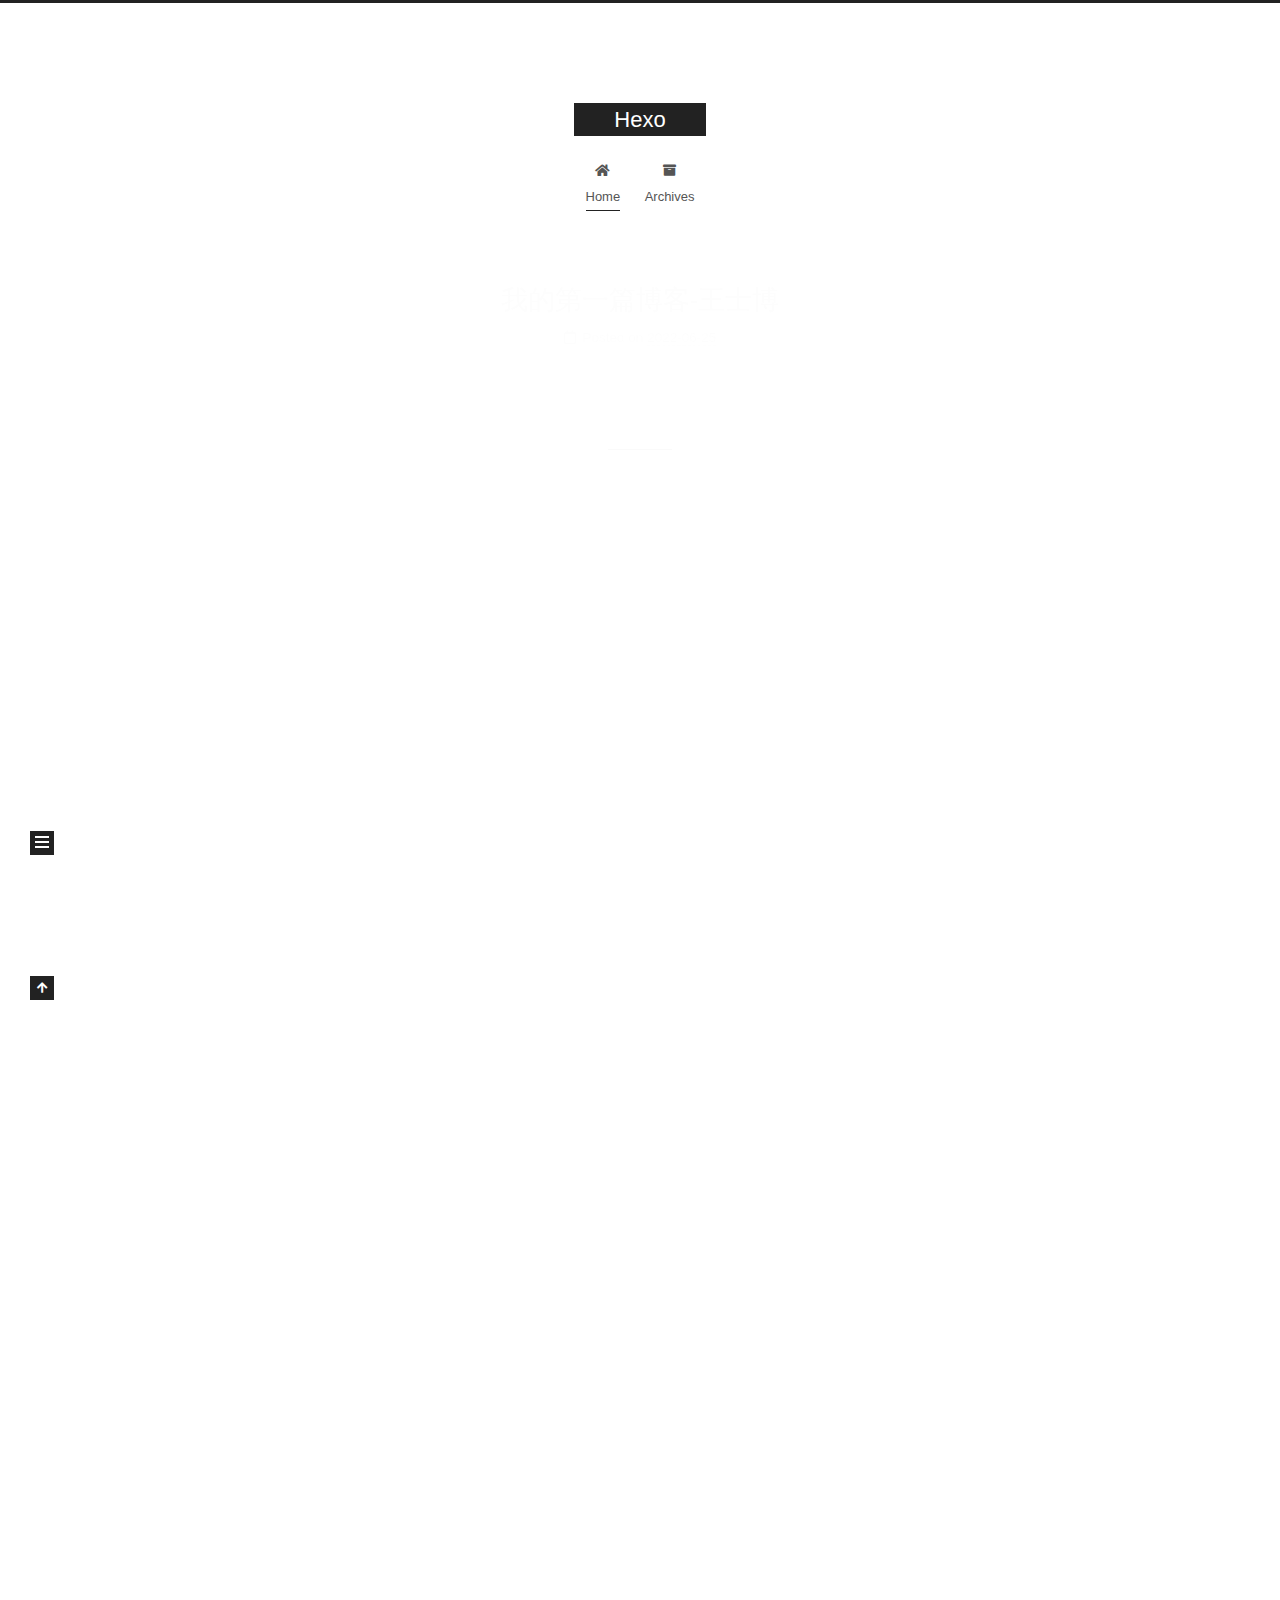
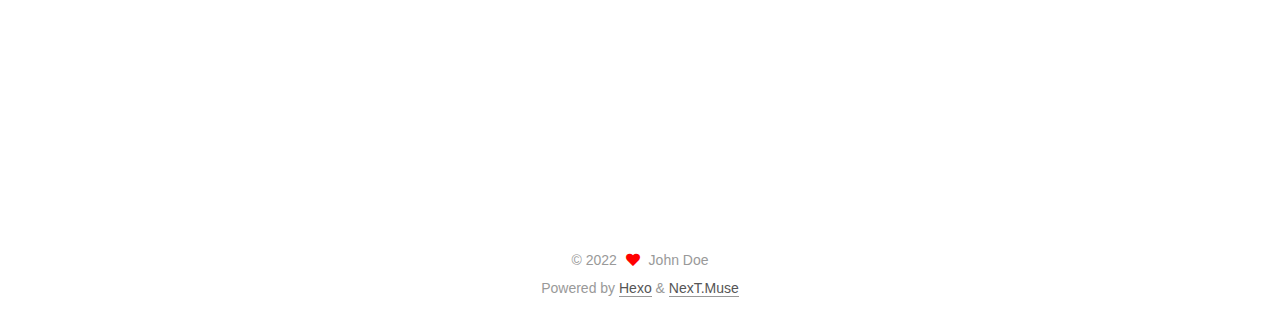
==== commit 62ae3512: "Site updated: 2022-07-09 21:51:47" ====
--- a/index.html
+++ b/index.html
@@ -1,12 +1,25 @@
 <!DOCTYPE html>
-<html>
+<html lang="en">
 <head>
-  <meta charset="utf-8">
-  
-
-  
-  <title>Hexo</title>
-  <meta name="viewport" content="width=device-width, initial-scale=1, maximum-scale=1">
+  <meta charset="UTF-8">
+<meta name="viewport" content="width=device-width, initial-scale=1, maximum-scale=2">
+<meta name="theme-color" content="#222">
+<meta name="generator" content="Hexo 5.4.2">
+  <link rel="apple-touch-icon" sizes="180x180" href="/images/apple-touch-icon-next.png">
+  <link rel="icon" type="image/png" sizes="32x32" href="/images/favicon-32x32-next.png">
+  <link rel="icon" type="image/png" sizes="16x16" href="/images/favicon-16x16-next.png">
+  <link rel="mask-icon" href="/images/logo.svg" color="#222">
+
+<link rel="stylesheet" href="/css/main.css">
+
+
+<link rel="stylesheet" href="/lib/font-awesome/css/all.min.css">
+
+<script id="hexo-configurations">
+    var NexT = window.NexT || {};
+    var CONFIG = {"hostname":"example.com","root":"/","scheme":"Muse","version":"7.8.0","exturl":false,"sidebar":{"position":"left","display":"post","padding":18,"offset":12,"onmobile":false},"copycode":{"enable":false,"show_result":false,"style":null},"back2top":{"enable":true,"sidebar":false,"scrollpercent":false},"bookmark":{"enable":false,"color":"#222","save":"auto"},"fancybox":false,"mediumzoom":false,"lazyload":false,"pangu":false,"comments":{"style":"tabs","active":null,"storage":true,"lazyload":false,"nav":null},"algolia":{"hits":{"per_page":10},"labels":{"input_placeholder":"Search for Posts","hits_empty":"We didn't find any results for the search: ${query}","hits_stats":"${hits} results found in ${time} ms"}},"localsearch":{"enable":false,"trigger":"auto","top_n_per_article":1,"unescape":false,"preload":false},"motion":{"enable":true,"async":false,"transition":{"post_block":"fadeIn","post_header":"slideDownIn","post_body":"slideDownIn","coll_header":"slideLeftIn","sidebar":"slideUpIn"}}};
+  </script>
+
   <meta property="og:type" content="website">
 <meta property="og:title" content="Hexo">
 <meta property="og:url" content="http://example.com/index.html">
@@ -14,151 +27,284 @@
 <meta property="og:locale" content="en_US">
 <meta property="article:author" content="John Doe">
 <meta name="twitter:card" content="summary">
-  
-    <link rel="alternate" href="/atom.xml" title="Hexo" type="application/atom+xml">
-  
-  
-    <link rel="icon" href="/favicon.png">
-  
-  
-    <link href="//fonts.googleapis.com/css?family=Source+Code+Pro" rel="stylesheet" type="text/css">
-  
-  
-<link rel="stylesheet" href="/css/style.css">
-
-<meta name="generator" content="Hexo 5.4.2"></head>
-
-<body>
-  <div id="container">
-    <div id="wrap">
-      <header id="header">
-  <div id="banner"></div>
-  <div id="header-outer" class="outer">
-    <div id="header-title" class="inner">
-      <h1 id="logo-wrap">
-        <a href="/" id="logo">Hexo</a>
-      </h1>
-      
-    </div>
-    <div id="header-inner" class="inner">
-      <nav id="main-nav">
-        <a id="main-nav-toggle" class="nav-icon"></a>
-        
-          <a class="main-nav-link" href="/">Home</a>
-        
-          <a class="main-nav-link" href="/archives">Archives</a>
-        
-      </nav>
-      <nav id="sub-nav">
-        
-          <a id="nav-rss-link" class="nav-icon" href="/atom.xml" title="RSS Feed"></a>
-        
-        <a id="nav-search-btn" class="nav-icon" title="Search"></a>
-      </nav>
-      <div id="search-form-wrap">
-        <form action="//google.com/search" method="get" accept-charset="UTF-8" class="search-form"><input type="search" name="q" class="search-form-input" placeholder="Search"><button type="submit" class="search-form-submit">&#xF002;</button><input type="hidden" name="sitesearch" value="http://example.com"></form>
-      </div>
-    </div>
-  </div>
-</header>
-      <div class="outer">
-        <section id="main">
-  
-    <article id="post-我的第一篇博客-王士博" class="article article-type-post" itemscope itemprop="blogPost">
-  <div class="article-meta">
-    <a href="/2022/06/25/%E6%88%91%E7%9A%84%E7%AC%AC%E4%B8%80%E7%AF%87%E5%8D%9A%E5%AE%A2-%E7%8E%8B%E5%A3%AB%E5%8D%9A/" class="article-date">
-  <time datetime="2022-06-25T08:16:21.000Z" itemprop="datePublished">2022-06-25</time>
-</a>
-    
-  </div>
-  <div class="article-inner">
-    
-    
-      <header class="article-header">
-        
-  
-    <h1 itemprop="name">
-      <a class="article-title" href="/2022/06/25/%E6%88%91%E7%9A%84%E7%AC%AC%E4%B8%80%E7%AF%87%E5%8D%9A%E5%AE%A2-%E7%8E%8B%E5%A3%AB%E5%8D%9A/">我的第一篇博客-王士博</a>
-    </h1>
-  
-
+
+<link rel="canonical" href="http://example.com/">
+
+
+<script id="page-configurations">
+  // https://hexo.io/docs/variables.html
+  CONFIG.page = {
+    sidebar: "",
+    isHome : true,
+    isPost : false,
+    lang   : 'en'
+  };
+</script>
+
+  <title>Hexo</title>
+  
+
+
+
+
+
+
+  <noscript>
+  <style>
+  .use-motion .brand,
+  .use-motion .menu-item,
+  .sidebar-inner,
+  .use-motion .post-block,
+  .use-motion .pagination,
+  .use-motion .comments,
+  .use-motion .post-header,
+  .use-motion .post-body,
+  .use-motion .collection-header { opacity: initial; }
+
+  .use-motion .site-title,
+  .use-motion .site-subtitle {
+    opacity: initial;
+    top: initial;
+  }
+
+  .use-motion .logo-line-before i { left: initial; }
+  .use-motion .logo-line-after i { right: initial; }
+  </style>
+</noscript>
+
+</head>
+
+<body itemscope itemtype="http://schema.org/WebPage">
+  <div class="container use-motion">
+    <div class="headband"></div>
+
+    <header class="header" itemscope itemtype="http://schema.org/WPHeader">
+      <div class="header-inner"><div class="site-brand-container">
+  <div class="site-nav-toggle">
+    <div class="toggle" aria-label="Toggle navigation bar">
+      <span class="toggle-line toggle-line-first"></span>
+      <span class="toggle-line toggle-line-middle"></span>
+      <span class="toggle-line toggle-line-last"></span>
+    </div>
+  </div>
+
+  <div class="site-meta">
+
+    <a href="/" class="brand" rel="start">
+      <span class="logo-line-before"><i></i></span>
+      <h1 class="site-title">Hexo</h1>
+      <span class="logo-line-after"><i></i></span>
+    </a>
+  </div>
+
+  <div class="site-nav-right">
+    <div class="toggle popup-trigger">
+    </div>
+  </div>
+</div>
+
+
+
+
+<nav class="site-nav">
+  <ul id="menu" class="main-menu menu">
+        <li class="menu-item menu-item-home">
+
+    <a href="/" rel="section"><i class="fa fa-home fa-fw"></i>Home</a>
+
+  </li>
+        <li class="menu-item menu-item-archives">
+
+    <a href="/archives/" rel="section"><i class="fa fa-archive fa-fw"></i>Archives</a>
+
+  </li>
+  </ul>
+</nav>
+
+
+
+
+</div>
+    </header>
+
+    
+  <div class="back-to-top">
+    <i class="fa fa-arrow-up"></i>
+    <span>0%</span>
+  </div>
+
+
+    <main class="main">
+      <div class="main-inner">
+        <div class="content-wrap">
+          
+
+          <div class="content index posts-expand">
+            
+      
+  
+  
+  <article itemscope itemtype="http://schema.org/Article" class="post-block" lang="en">
+    <link itemprop="mainEntityOfPage" href="http://example.com/2022/06/25/%E6%88%91%E7%9A%84%E7%AC%AC%E4%B8%80%E7%AF%87%E5%8D%9A%E5%AE%A2-%E7%8E%8B%E5%A3%AB%E5%8D%9A/">
+
+    <span hidden itemprop="author" itemscope itemtype="http://schema.org/Person">
+      <meta itemprop="image" content="/images/avatar.gif">
+      <meta itemprop="name" content="John Doe">
+      <meta itemprop="description" content="">
+    </span>
+
+    <span hidden itemprop="publisher" itemscope itemtype="http://schema.org/Organization">
+      <meta itemprop="name" content="Hexo">
+    </span>
+      <header class="post-header">
+        <h2 class="post-title" itemprop="name headline">
+          
+            <a href="/2022/06/25/%E6%88%91%E7%9A%84%E7%AC%AC%E4%B8%80%E7%AF%87%E5%8D%9A%E5%AE%A2-%E7%8E%8B%E5%A3%AB%E5%8D%9A/" class="post-title-link" itemprop="url">我的第一篇博客-王士博</a>
+        </h2>
+
+        <div class="post-meta">
+            <span class="post-meta-item">
+              <span class="post-meta-item-icon">
+                <i class="far fa-calendar"></i>
+              </span>
+              <span class="post-meta-item-text">Posted on</span>
+
+              <time title="Created: 2022-06-25 16:16:21" itemprop="dateCreated datePublished" datetime="2022-06-25T16:16:21+08:00">2022-06-25</time>
+            </span>
+
+          
+
+        </div>
       </header>
-    
-    <div class="article-entry" itemprop="articleBody">
-      
-        
-      
-    </div>
-    <footer class="article-footer">
-      <a data-url="http://example.com/2022/06/25/%E6%88%91%E7%9A%84%E7%AC%AC%E4%B8%80%E7%AF%87%E5%8D%9A%E5%AE%A2-%E7%8E%8B%E5%A3%AB%E5%8D%9A/" data-id="cl4tnomww0002hwv65vtl3ywi" class="article-share-link">Share</a>
-      
-      
-    </footer>
-  </div>
-  
-</article>
-
-
-  
-    <article id="我的第一篇博客-引号内写博客的标题" class="article article-type-我的第一篇博客" itemscope itemprop="blogPost">
-  <div class="article-meta">
-    <a href="/2022/06/25/%E5%BC%95%E5%8F%B7%E5%86%85%E5%86%99%E5%8D%9A%E5%AE%A2%E7%9A%84%E6%A0%87%E9%A2%98/" class="article-date">
-  <time datetime="2022-06-25T08:13:11.000Z" itemprop="datePublished">2022-06-25</time>
-</a>
-    
-  </div>
-  <div class="article-inner">
-    
-    
-      <header class="article-header">
-        
-  
-    <h1 itemprop="name">
-      <a class="article-title" href="/2022/06/25/%E5%BC%95%E5%8F%B7%E5%86%85%E5%86%99%E5%8D%9A%E5%AE%A2%E7%9A%84%E6%A0%87%E9%A2%98/">引号内写博客的标题</a>
-    </h1>
-  
-
+
+    
+    
+    
+    <div class="post-body" itemprop="articleBody">
+
+      
+          
+      
+    </div>
+
+    
+    
+    
+      <footer class="post-footer">
+        <div class="post-eof"></div>
+      </footer>
+  </article>
+  
+  
+  
+
+      
+  
+  
+  <article itemscope itemtype="http://schema.org/Article" class="post-block" lang="en">
+    <link itemprop="mainEntityOfPage" href="http://example.com/2022/06/25/%E5%BC%95%E5%8F%B7%E5%86%85%E5%86%99%E5%8D%9A%E5%AE%A2%E7%9A%84%E6%A0%87%E9%A2%98/">
+
+    <span hidden itemprop="author" itemscope itemtype="http://schema.org/Person">
+      <meta itemprop="image" content="/images/avatar.gif">
+      <meta itemprop="name" content="John Doe">
+      <meta itemprop="description" content="">
+    </span>
+
+    <span hidden itemprop="publisher" itemscope itemtype="http://schema.org/Organization">
+      <meta itemprop="name" content="Hexo">
+    </span>
+      <header class="post-header">
+        <h2 class="post-title" itemprop="name headline">
+          
+            <a href="/2022/06/25/%E5%BC%95%E5%8F%B7%E5%86%85%E5%86%99%E5%8D%9A%E5%AE%A2%E7%9A%84%E6%A0%87%E9%A2%98/" class="post-title-link" itemprop="url">引号内写博客的标题</a>
+        </h2>
+
+        <div class="post-meta">
+            <span class="post-meta-item">
+              <span class="post-meta-item-icon">
+                <i class="far fa-calendar"></i>
+              </span>
+              <span class="post-meta-item-text">Posted on</span>
+
+              <time title="Created: 2022-06-25 16:13:11" itemprop="dateCreated datePublished" datetime="2022-06-25T16:13:11+08:00">2022-06-25</time>
+            </span>
+
+          
+
+        </div>
       </header>
-    
-    <div class="article-entry" itemprop="articleBody">
-      
-        
-      
-    </div>
-    <footer class="article-footer">
-      <a data-url="http://example.com/2022/06/25/%E5%BC%95%E5%8F%B7%E5%86%85%E5%86%99%E5%8D%9A%E5%AE%A2%E7%9A%84%E6%A0%87%E9%A2%98/" data-id="cl4tnomwn0001hwv6cok19mrs" class="article-share-link">Share</a>
-      
-      
-    </footer>
-  </div>
-  
-</article>
-
-
-  
-    <article id="post-hello-world" class="article article-type-post" itemscope itemprop="blogPost">
-  <div class="article-meta">
-    <a href="/2022/06/25/hello-world/" class="article-date">
-  <time datetime="2022-06-25T08:08:50.116Z" itemprop="datePublished">2022-06-25</time>
-</a>
-    
-  </div>
-  <div class="article-inner">
-    
-    
-      <header class="article-header">
-        
-  
-    <h1 itemprop="name">
-      <a class="article-title" href="/2022/06/25/hello-world/">Hello World</a>
-    </h1>
-  
-
+
+    
+    
+    
+    <div class="post-body" itemprop="articleBody">
+
+      
+          
+      
+    </div>
+
+    
+    
+    
+      <footer class="post-footer">
+        <div class="post-eof"></div>
+      </footer>
+  </article>
+  
+  
+  
+
+      
+  
+  
+  <article itemscope itemtype="http://schema.org/Article" class="post-block" lang="en">
+    <link itemprop="mainEntityOfPage" href="http://example.com/2022/06/25/hello-world/">
+
+    <span hidden itemprop="author" itemscope itemtype="http://schema.org/Person">
+      <meta itemprop="image" content="/images/avatar.gif">
+      <meta itemprop="name" content="John Doe">
+      <meta itemprop="description" content="">
+    </span>
+
+    <span hidden itemprop="publisher" itemscope itemtype="http://schema.org/Organization">
+      <meta itemprop="name" content="Hexo">
+    </span>
+      <header class="post-header">
+        <h2 class="post-title" itemprop="name headline">
+          
+            <a href="/2022/06/25/hello-world/" class="post-title-link" itemprop="url">Hello World</a>
+        </h2>
+
+        <div class="post-meta">
+            <span class="post-meta-item">
+              <span class="post-meta-item-icon">
+                <i class="far fa-calendar"></i>
+              </span>
+              <span class="post-meta-item-text">Posted on</span>
+
+              <time title="Created: 2022-06-25 16:08:50" itemprop="dateCreated datePublished" datetime="2022-06-25T16:08:50+08:00">2022-06-25</time>
+            </span>
+              <span class="post-meta-item">
+                <span class="post-meta-item-icon">
+                  <i class="far fa-calendar-check"></i>
+                </span>
+                <span class="post-meta-item-text">Edited on</span>
+                <time title="Modified: 1985-10-26 16:15:00" itemprop="dateModified" datetime="1985-10-26T16:15:00+08:00">1985-10-26</time>
+              </span>
+
+          
+
+        </div>
       </header>
-    
-    <div class="article-entry" itemprop="articleBody">
-      
-        <p>Welcome to <a target="_blank" rel="noopener" href="https://hexo.io/">Hexo</a>! This is your very first post. Check <a target="_blank" rel="noopener" href="https://hexo.io/docs/">documentation</a> for more info. If you get any problems when using Hexo, you can find the answer in <a target="_blank" rel="noopener" href="https://hexo.io/docs/troubleshooting.html">troubleshooting</a> or you can ask me on <a target="_blank" rel="noopener" href="https://github.com/hexojs/hexo/issues">GitHub</a>.</p>
+
+    
+    
+    
+    <div class="post-body" itemprop="articleBody">
+
+      
+          <p>Welcome to <a target="_blank" rel="noopener" href="https://hexo.io/">Hexo</a>! This is your very first post. Check <a target="_blank" rel="noopener" href="https://hexo.io/docs/">documentation</a> for more info. If you get any problems when using Hexo, you can find the answer in <a target="_blank" rel="noopener" href="https://hexo.io/docs/troubleshooting.html">troubleshooting</a> or you can ask me on <a target="_blank" rel="noopener" href="https://github.com/hexojs/hexo/issues">GitHub</a>.</p>
 <h2 id="Quick-Start"><a href="#Quick-Start" class="headerlink" title="Quick Start"></a>Quick Start</h2><h3 id="Create-a-new-post"><a href="#Create-a-new-post" class="headerlink" title="Create a new post"></a>Create a new post</h3><figure class="highlight bash"><table><tr><td class="gutter"><pre><span class="line">1</span><br></pre></td><td class="code"><pre><span class="line">$ hexo new <span class="string">&quot;My New Post&quot;</span></span><br></pre></td></tr></table></figure>
 
 <p>More info: <a target="_blank" rel="noopener" href="https://hexo.io/docs/writing.html">Writing</a></p>
@@ -174,103 +320,171 @@
 
       
     </div>
-    <footer class="article-footer">
-      <a data-url="http://example.com/2022/06/25/hello-world/" data-id="cl4tnomwh0000hwv61fahf6om" class="article-share-link">Share</a>
-      
-      
+
+    
+    
+    
+      <footer class="post-footer">
+        <div class="post-eof"></div>
+      </footer>
+  </article>
+  
+  
+  
+
+
+  
+
+
+
+          </div>
+          
+
+<script>
+  window.addEventListener('tabs:register', () => {
+    let { activeClass } = CONFIG.comments;
+    if (CONFIG.comments.storage) {
+      activeClass = localStorage.getItem('comments_active') || activeClass;
+    }
+    if (activeClass) {
+      let activeTab = document.querySelector(`a[href="#comment-${activeClass}"]`);
+      if (activeTab) {
+        activeTab.click();
+      }
+    }
+  });
+  if (CONFIG.comments.storage) {
+    window.addEventListener('tabs:click', event => {
+      if (!event.target.matches('.tabs-comment .tab-content .tab-pane')) return;
+      let commentClass = event.target.classList[1];
+      localStorage.setItem('comments_active', commentClass);
+    });
+  }
+</script>
+
+        </div>
+          
+  
+  <div class="toggle sidebar-toggle">
+    <span class="toggle-line toggle-line-first"></span>
+    <span class="toggle-line toggle-line-middle"></span>
+    <span class="toggle-line toggle-line-last"></span>
+  </div>
+
+  <aside class="sidebar">
+    <div class="sidebar-inner">
+
+      <ul class="sidebar-nav motion-element">
+        <li class="sidebar-nav-toc">
+          Table of Contents
+        </li>
+        <li class="sidebar-nav-overview">
+          Overview
+        </li>
+      </ul>
+
+      <!--noindex-->
+      <div class="post-toc-wrap sidebar-panel">
+      </div>
+      <!--/noindex-->
+
+      <div class="site-overview-wrap sidebar-panel">
+        <div class="site-author motion-element" itemprop="author" itemscope itemtype="http://schema.org/Person">
+  <p class="site-author-name" itemprop="name">John Doe</p>
+  <div class="site-description" itemprop="description"></div>
+</div>
+<div class="site-state-wrap motion-element">
+  <nav class="site-state">
+      <div class="site-state-item site-state-posts">
+          <a href="/archives/">
+        
+          <span class="site-state-item-count">3</span>
+          <span class="site-state-item-name">posts</span>
+        </a>
+      </div>
+  </nav>
+</div>
+
+
+
+      </div>
+
+    </div>
+  </aside>
+  <div id="sidebar-dimmer"></div>
+
+
+      </div>
+    </main>
+
+    <footer class="footer">
+      <div class="footer-inner">
+        
+
+        
+
+<div class="copyright">
+  
+  &copy; 
+  <span itemprop="copyrightYear">2022</span>
+  <span class="with-love">
+    <i class="fa fa-heart"></i>
+  </span>
+  <span class="author" itemprop="copyrightHolder">John Doe</span>
+</div>
+  <div class="powered-by">Powered by <a href="https://hexo.io/" class="theme-link" rel="noopener" target="_blank">Hexo</a> & <a href="https://muse.theme-next.org/" class="theme-link" rel="noopener" target="_blank">NexT.Muse</a>
+  </div>
+
+        
+
+
+
+
+
+
+
+
+      </div>
     </footer>
   </div>
-  
-</article>
-
-
-  
-
-
-</section>
-        
-          <aside id="sidebar">
-  
-    
-
-  
-    
-
-  
-    
-  
-    
-  <div class="widget-wrap">
-    <h3 class="widget-title">Archives</h3>
-    <div class="widget">
-      <ul class="archive-list"><li class="archive-list-item"><a class="archive-list-link" href="/archives/2022/06/">June 2022</a></li></ul>
-    </div>
-  </div>
-
-
-  
-    
-  <div class="widget-wrap">
-    <h3 class="widget-title">Recent Posts</h3>
-    <div class="widget">
-      <ul>
-        
-          <li>
-            <a href="/2022/06/25/%E6%88%91%E7%9A%84%E7%AC%AC%E4%B8%80%E7%AF%87%E5%8D%9A%E5%AE%A2-%E7%8E%8B%E5%A3%AB%E5%8D%9A/">我的第一篇博客-王士博</a>
-          </li>
-        
-          <li>
-            <a href="/2022/06/25/%E5%BC%95%E5%8F%B7%E5%86%85%E5%86%99%E5%8D%9A%E5%AE%A2%E7%9A%84%E6%A0%87%E9%A2%98/">引号内写博客的标题</a>
-          </li>
-        
-          <li>
-            <a href="/2022/06/25/hello-world/">Hello World</a>
-          </li>
-        
-      </ul>
-    </div>
-  </div>
-
-  
-</aside>
-        
-      </div>
-      <footer id="footer">
-  
-  <div class="outer">
-    <div id="footer-info" class="inner">
-      &copy; 2022 John Doe<br>
-      Powered by <a href="http://hexo.io/" target="_blank">Hexo</a>
-    </div>
-  </div>
-</footer>
-    </div>
-    <nav id="mobile-nav">
-  
-    <a href="/" class="mobile-nav-link">Home</a>
-  
-    <a href="/archives" class="mobile-nav-link">Archives</a>
-  
-</nav>
-    
-
-<script src="//ajax.googleapis.com/ajax/libs/jquery/2.0.3/jquery.min.js"></script>
-
-
-  
-<link rel="stylesheet" href="/fancybox/jquery.fancybox.css">
-
-  
-<script src="/fancybox/jquery.fancybox.pack.js"></script>
-
-
-
-
-<script src="/js/script.js"></script>
-
-
-
-
-  </div>
+
+  
+  <script src="/lib/anime.min.js"></script>
+  <script src="/lib/velocity/velocity.min.js"></script>
+  <script src="/lib/velocity/velocity.ui.min.js"></script>
+
+<script src="/js/utils.js"></script>
+
+<script src="/js/motion.js"></script>
+
+
+<script src="/js/schemes/muse.js"></script>
+
+
+<script src="/js/next-boot.js"></script>
+
+
+
+
+  
+
+
+
+
+
+
+
+
+
+
+
+
+
+
+
+  
+
+  
+
 </body>
-</html>+</html>
--- a/css/main.css
+++ b/css/main.css
@@ -0,0 +1,2291 @@
+:root {
+  --body-bg-color: #fff;
+  --content-bg-color: #fff;
+  --card-bg-color: #f5f5f5;
+  --text-color: #555;
+  --blockquote-color: #666;
+  --link-color: #555;
+  --link-hover-color: #222;
+  --brand-color: #fff;
+  --brand-hover-color: #fff;
+  --table-row-odd-bg-color: #f9f9f9;
+  --table-row-hover-bg-color: #f5f5f5;
+  --menu-item-bg-color: #f5f5f5;
+  --btn-default-bg: #222;
+  --btn-default-color: #fff;
+  --btn-default-border-color: #222;
+  --btn-default-hover-bg: #fff;
+  --btn-default-hover-color: #222;
+  --btn-default-hover-border-color: #222;
+}
+html {
+  line-height: 1.15; /* 1 */
+  -webkit-text-size-adjust: 100%; /* 2 */
+}
+body {
+  margin: 0;
+}
+main {
+  display: block;
+}
+h1 {
+  font-size: 2em;
+  margin: 0.67em 0;
+}
+hr {
+  box-sizing: content-box; /* 1 */
+  height: 0; /* 1 */
+  overflow: visible; /* 2 */
+}
+pre {
+  font-family: monospace, monospace; /* 1 */
+  font-size: 1em; /* 2 */
+}
+a {
+  background: transparent;
+}
+abbr[title] {
+  border-bottom: none; /* 1 */
+  text-decoration: underline; /* 2 */
+  text-decoration: underline dotted; /* 2 */
+}
+b,
+strong {
+  font-weight: bolder;
+}
+code,
+kbd,
+samp {
+  font-family: monospace, monospace; /* 1 */
+  font-size: 1em; /* 2 */
+}
+small {
+  font-size: 80%;
+}
+sub,
+sup {
+  font-size: 75%;
+  line-height: 0;
+  position: relative;
+  vertical-align: baseline;
+}
+sub {
+  bottom: -0.25em;
+}
+sup {
+  top: -0.5em;
+}
+img {
+  border-style: none;
+}
+button,
+input,
+optgroup,
+select,
+textarea {
+  font-family: inherit; /* 1 */
+  font-size: 100%; /* 1 */
+  line-height: 1.15; /* 1 */
+  margin: 0; /* 2 */
+}
+button,
+input {
+/* 1 */
+  overflow: visible;
+}
+button,
+select {
+/* 1 */
+  text-transform: none;
+}
+button,
+[type='button'],
+[type='reset'],
+[type='submit'] {
+  -webkit-appearance: button;
+}
+button::-moz-focus-inner,
+[type='button']::-moz-focus-inner,
+[type='reset']::-moz-focus-inner,
+[type='submit']::-moz-focus-inner {
+  border-style: none;
+  padding: 0;
+}
+button:-moz-focusring,
+[type='button']:-moz-focusring,
+[type='reset']:-moz-focusring,
+[type='submit']:-moz-focusring {
+  outline: 1px dotted ButtonText;
+}
+fieldset {
+  padding: 0.35em 0.75em 0.625em;
+}
+legend {
+  box-sizing: border-box; /* 1 */
+  color: inherit; /* 2 */
+  display: table; /* 1 */
+  max-width: 100%; /* 1 */
+  padding: 0; /* 3 */
+  white-space: normal; /* 1 */
+}
+progress {
+  vertical-align: baseline;
+}
+textarea {
+  overflow: auto;
+}
+[type='checkbox'],
+[type='radio'] {
+  box-sizing: border-box; /* 1 */
+  padding: 0; /* 2 */
+}
+[type='number']::-webkit-inner-spin-button,
+[type='number']::-webkit-outer-spin-button {
+  height: auto;
+}
+[type='search'] {
+  outline-offset: -2px; /* 2 */
+  -webkit-appearance: textfield; /* 1 */
+}
+[type='search']::-webkit-search-decoration {
+  -webkit-appearance: none;
+}
+::-webkit-file-upload-button {
+  font: inherit; /* 2 */
+  -webkit-appearance: button; /* 1 */
+}
+details {
+  display: block;
+}
+summary {
+  display: list-item;
+}
+template {
+  display: none;
+}
+[hidden] {
+  display: none;
+}
+::selection {
+  background: #262a30;
+  color: #eee;
+}
+html,
+body {
+  height: 100%;
+}
+body {
+  background: var(--body-bg-color);
+  color: var(--text-color);
+  font-family: 'Lato', "PingFang SC", "Microsoft YaHei", sans-serif;
+  font-size: 1em;
+  line-height: 2;
+}
+@media (max-width: 991px) {
+  body {
+    padding-left: 0 !important;
+    padding-right: 0 !important;
+  }
+}
+h1,
+h2,
+h3,
+h4,
+h5,
+h6 {
+  font-family: 'Lato', "PingFang SC", "Microsoft YaHei", sans-serif;
+  font-weight: bold;
+  line-height: 1.5;
+  margin: 20px 0 15px;
+}
+h1 {
+  font-size: 1.5em;
+}
+h2 {
+  font-size: 1.375em;
+}
+h3 {
+  font-size: 1.25em;
+}
+h4 {
+  font-size: 1.125em;
+}
+h5 {
+  font-size: 1em;
+}
+h6 {
+  font-size: 0.875em;
+}
+p {
+  margin: 0 0 20px 0;
+}
+a,
+span.exturl {
+  border-bottom: 1px solid #999;
+  color: var(--link-color);
+  outline: 0;
+  text-decoration: none;
+  overflow-wrap: break-word;
+  word-wrap: break-word;
+  cursor: pointer;
+}
+a:hover,
+span.exturl:hover {
+  border-bottom-color: var(--link-hover-color);
+  color: var(--link-hover-color);
+}
+iframe,
+img,
+video {
+  display: block;
+  margin-left: auto;
+  margin-right: auto;
+  max-width: 100%;
+}
+hr {
+  background-image: repeating-linear-gradient(-45deg, #ddd, #ddd 4px, transparent 4px, transparent 8px);
+  border: 0;
+  height: 3px;
+  margin: 40px 0;
+}
+blockquote {
+  border-left: 4px solid #ddd;
+  color: var(--blockquote-color);
+  margin: 0;
+  padding: 0 15px;
+}
+blockquote cite::before {
+  content: '-';
+  padding: 0 5px;
+}
+dt {
+  font-weight: bold;
+}
+dd {
+  margin: 0;
+  padding: 0;
+}
+kbd {
+  background-color: #f5f5f5;
+  background-image: linear-gradient(#eee, #fff, #eee);
+  border: 1px solid #ccc;
+  border-radius: 0.2em;
+  box-shadow: 0.1em 0.1em 0.2em rgba(0,0,0,0.1);
+  color: #555;
+  font-family: inherit;
+  padding: 0.1em 0.3em;
+  white-space: nowrap;
+}
+.table-container {
+  overflow: auto;
+}
+table {
+  border-collapse: collapse;
+  border-spacing: 0;
+  font-size: 0.875em;
+  margin: 0 0 20px 0;
+  width: 100%;
+}
+tbody tr:nth-of-type(odd) {
+  background: var(--table-row-odd-bg-color);
+}
+tbody tr:hover {
+  background: var(--table-row-hover-bg-color);
+}
+caption,
+th,
+td {
+  font-weight: normal;
+  padding: 8px;
+  vertical-align: middle;
+}
+th,
+td {
+  border: 1px solid #ddd;
+  border-bottom: 3px solid #ddd;
+}
+th {
+  font-weight: 700;
+  padding-bottom: 10px;
+}
+td {
+  border-bottom-width: 1px;
+}
+.btn {
+  background: var(--btn-default-bg);
+  border: 2px solid var(--btn-default-border-color);
+  border-radius: 0;
+  color: var(--btn-default-color);
+  display: inline-block;
+  font-size: 0.875em;
+  line-height: 2;
+  padding: 0 20px;
+  text-decoration: none;
+  transition-property: background-color;
+  transition-delay: 0s;
+  transition-duration: 0.2s;
+  transition-timing-function: ease-in-out;
+}
+.btn:hover {
+  background: var(--btn-default-hover-bg);
+  border-color: var(--btn-default-hover-border-color);
+  color: var(--btn-default-hover-color);
+}
+.btn + .btn {
+  margin: 0 0 8px 8px;
+}
+.btn .fa-fw {
+  text-align: left;
+  width: 1.285714285714286em;
+}
+.toggle {
+  line-height: 0;
+}
+.toggle .toggle-line {
+  background: #fff;
+  display: inline-block;
+  height: 2px;
+  left: 0;
+  position: relative;
+  top: 0;
+  transition: all 0.4s;
+  vertical-align: top;
+  width: 100%;
+}
+.toggle .toggle-line:not(:first-child) {
+  margin-top: 3px;
+}
+.toggle.toggle-arrow .toggle-line-first {
+  left: 50%;
+  top: 2px;
+  transform: rotate(45deg);
+  width: 50%;
+}
+.toggle.toggle-arrow .toggle-line-middle {
+  left: 2px;
+  width: 90%;
+}
+.toggle.toggle-arrow .toggle-line-last {
+  left: 50%;
+  top: -2px;
+  transform: rotate(-45deg);
+  width: 50%;
+}
+.toggle.toggle-close .toggle-line-first {
+  transform: rotate(-45deg);
+  top: 5px;
+}
+.toggle.toggle-close .toggle-line-middle {
+  opacity: 0;
+}
+.toggle.toggle-close .toggle-line-last {
+  transform: rotate(45deg);
+  top: -5px;
+}
+.highlight,
+pre {
+  background: #f7f7f7;
+  color: #4d4d4c;
+  line-height: 1.6;
+  margin: 0 auto 20px;
+}
+pre,
+code {
+  font-family: consolas, Menlo, monospace, "PingFang SC", "Microsoft YaHei";
+}
+code {
+  background: #eee;
+  border-radius: 3px;
+  color: #555;
+  padding: 2px 4px;
+  overflow-wrap: break-word;
+  word-wrap: break-word;
+}
+.highlight *::selection {
+  background: #d6d6d6;
+}
+.highlight pre {
+  border: 0;
+  margin: 0;
+  padding: 10px 0;
+}
+.highlight table {
+  border: 0;
+  margin: 0;
+  width: auto;
+}
+.highlight td {
+  border: 0;
+  padding: 0;
+}
+.highlight figcaption {
+  background: #eff2f3;
+  color: #4d4d4c;
+  display: flex;
+  font-size: 0.875em;
+  justify-content: space-between;
+  line-height: 1.2;
+  padding: 0.5em;
+}
+.highlight figcaption a {
+  color: #4d4d4c;
+}
+.highlight figcaption a:hover {
+  border-bottom-color: #4d4d4c;
+}
+.highlight .gutter {
+  -moz-user-select: none;
+  -ms-user-select: none;
+  -webkit-user-select: none;
+  user-select: none;
+}
+.highlight .gutter pre {
+  background: #eff2f3;
+  color: #869194;
+  padding-left: 10px;
+  padding-right: 10px;
+  text-align: right;
+}
+.highlight .code pre {
+  background: #f7f7f7;
+  padding-left: 10px;
+  width: 100%;
+}
+.gist table {
+  width: auto;
+}
+.gist table td {
+  border: 0;
+}
+pre {
+  overflow: auto;
+  padding: 10px;
+}
+pre code {
+  background: none;
+  color: #4d4d4c;
+  font-size: 0.875em;
+  padding: 0;
+  text-shadow: none;
+}
+pre .deletion {
+  background: #fdd;
+}
+pre .addition {
+  background: #dfd;
+}
+pre .meta {
+  color: #eab700;
+  -moz-user-select: none;
+  -ms-user-select: none;
+  -webkit-user-select: none;
+  user-select: none;
+}
+pre .comment {
+  color: #8e908c;
+}
+pre .variable,
+pre .attribute,
+pre .tag,
+pre .name,
+pre .regexp,
+pre .ruby .constant,
+pre .xml .tag .title,
+pre .xml .pi,
+pre .xml .doctype,
+pre .html .doctype,
+pre .css .id,
+pre .css .class,
+pre .css .pseudo {
+  color: #c82829;
+}
+pre .number,
+pre .preprocessor,
+pre .built_in,
+pre .builtin-name,
+pre .literal,
+pre .params,
+pre .constant,
+pre .command {
+  color: #f5871f;
+}
+pre .ruby .class .title,
+pre .css .rules .attribute,
+pre .string,
+pre .symbol,
+pre .value,
+pre .inheritance,
+pre .header,
+pre .ruby .symbol,
+pre .xml .cdata,
+pre .special,
+pre .formula {
+  color: #718c00;
+}
+pre .title,
+pre .css .hexcolor {
+  color: #3e999f;
+}
+pre .function,
+pre .python .decorator,
+pre .python .title,
+pre .ruby .function .title,
+pre .ruby .title .keyword,
+pre .perl .sub,
+pre .javascript .title,
+pre .coffeescript .title {
+  color: #4271ae;
+}
+pre .keyword,
+pre .javascript .function {
+  color: #8959a8;
+}
+.blockquote-center {
+  border-left: none;
+  margin: 40px 0;
+  padding: 0;
+  position: relative;
+  text-align: center;
+}
+.blockquote-center .fa {
+  display: block;
+  opacity: 0.6;
+  position: absolute;
+  width: 100%;
+}
+.blockquote-center .fa-quote-left {
+  border-top: 1px solid #ccc;
+  text-align: left;
+  top: -20px;
+}
+.blockquote-center .fa-quote-right {
+  border-bottom: 1px solid #ccc;
+  text-align: right;
+  bottom: -20px;
+}
+.blockquote-center p,
+.blockquote-center div {
+  text-align: center;
+}
+.post-body .group-picture img {
+  margin: 0 auto;
+  padding: 0 3px;
+}
+.group-picture-row {
+  margin-bottom: 6px;
+  overflow: hidden;
+}
+.group-picture-column {
+  float: left;
+  margin-bottom: 10px;
+}
+.post-body .label {
+  color: #555;
+  display: inline;
+  padding: 0 2px;
+}
+.post-body .label.default {
+  background: #f0f0f0;
+}
+.post-body .label.primary {
+  background: #efe6f7;
+}
+.post-body .label.info {
+  background: #e5f2f8;
+}
+.post-body .label.success {
+  background: #e7f4e9;
+}
+.post-body .label.warning {
+  background: #fcf6e1;
+}
+.post-body .label.danger {
+  background: #fae8eb;
+}
+.post-body .tabs {
+  margin-bottom: 20px;
+}
+.post-body .tabs,
+.tabs-comment {
+  display: block;
+  padding-top: 10px;
+  position: relative;
+}
+.post-body .tabs ul.nav-tabs,
+.tabs-comment ul.nav-tabs {
+  display: flex;
+  flex-wrap: wrap;
+  margin: 0;
+  margin-bottom: -1px;
+  padding: 0;
+}
+@media (max-width: 413px) {
+  .post-body .tabs ul.nav-tabs,
+  .tabs-comment ul.nav-tabs {
+    display: block;
+    margin-bottom: 5px;
+  }
+}
+.post-body .tabs ul.nav-tabs li.tab,
+.tabs-comment ul.nav-tabs li.tab {
+  border-bottom: 1px solid #ddd;
+  border-left: 1px solid transparent;
+  border-right: 1px solid transparent;
+  border-top: 3px solid transparent;
+  flex-grow: 1;
+  list-style-type: none;
+  border-radius: 0 0 0 0;
+}
+@media (max-width: 413px) {
+  .post-body .tabs ul.nav-tabs li.tab,
+  .tabs-comment ul.nav-tabs li.tab {
+    border-bottom: 1px solid transparent;
+    border-left: 3px solid transparent;
+    border-right: 1px solid transparent;
+    border-top: 1px solid transparent;
+  }
+}
+@media (max-width: 413px) {
+  .post-body .tabs ul.nav-tabs li.tab,
+  .tabs-comment ul.nav-tabs li.tab {
+    border-radius: 0;
+  }
+}
+.post-body .tabs ul.nav-tabs li.tab a,
+.tabs-comment ul.nav-tabs li.tab a {
+  border-bottom: initial;
+  display: block;
+  line-height: 1.8;
+  outline: 0;
+  padding: 0.25em 0.75em;
+  text-align: center;
+  transition-delay: 0s;
+  transition-duration: 0.2s;
+  transition-timing-function: ease-out;
+}
+.post-body .tabs ul.nav-tabs li.tab a i,
+.tabs-comment ul.nav-tabs li.tab a i {
+  width: 1.285714285714286em;
+}
+.post-body .tabs ul.nav-tabs li.tab.active,
+.tabs-comment ul.nav-tabs li.tab.active {
+  border-bottom: 1px solid transparent;
+  border-left: 1px solid #ddd;
+  border-right: 1px solid #ddd;
+  border-top: 3px solid #fc6423;
+}
+@media (max-width: 413px) {
+  .post-body .tabs ul.nav-tabs li.tab.active,
+  .tabs-comment ul.nav-tabs li.tab.active {
+    border-bottom: 1px solid #ddd;
+    border-left: 3px solid #fc6423;
+    border-right: 1px solid #ddd;
+    border-top: 1px solid #ddd;
+  }
+}
+.post-body .tabs ul.nav-tabs li.tab.active a,
+.tabs-comment ul.nav-tabs li.tab.active a {
+  color: var(--link-color);
+  cursor: default;
+}
+.post-body .tabs .tab-content .tab-pane,
+.tabs-comment .tab-content .tab-pane {
+  border: 1px solid #ddd;
+  border-top: 0;
+  padding: 20px 20px 0 20px;
+  border-radius: 0;
+}
+.post-body .tabs .tab-content .tab-pane:not(.active),
+.tabs-comment .tab-content .tab-pane:not(.active) {
+  display: none;
+}
+.post-body .tabs .tab-content .tab-pane.active,
+.tabs-comment .tab-content .tab-pane.active {
+  display: block;
+}
+.post-body .tabs .tab-content .tab-pane.active:nth-of-type(1),
+.tabs-comment .tab-content .tab-pane.active:nth-of-type(1) {
+  border-radius: 0 0 0 0;
+}
+@media (max-width: 413px) {
+  .post-body .tabs .tab-content .tab-pane.active:nth-of-type(1),
+  .tabs-comment .tab-content .tab-pane.active:nth-of-type(1) {
+    border-radius: 0;
+  }
+}
+.post-body .note {
+  border-radius: 3px;
+  margin-bottom: 20px;
+  padding: 1em;
+  position: relative;
+  border: 1px solid #eee;
+  border-left-width: 5px;
+}
+.post-body .note h2,
+.post-body .note h3,
+.post-body .note h4,
+.post-body .note h5,
+.post-body .note h6 {
+  margin-top: 0;
+  border-bottom: initial;
+  margin-bottom: 0;
+  padding-top: 0;
+}
+.post-body .note p:first-child,
+.post-body .note ul:first-child,
+.post-body .note ol:first-child,
+.post-body .note table:first-child,
+.post-body .note pre:first-child,
+.post-body .note blockquote:first-child,
+.post-body .note img:first-child {
+  margin-top: 0;
+}
+.post-body .note p:last-child,
+.post-body .note ul:last-child,
+.post-body .note ol:last-child,
+.post-body .note table:last-child,
+.post-body .note pre:last-child,
+.post-body .note blockquote:last-child,
+.post-body .note img:last-child {
+  margin-bottom: 0;
+}
+.post-body .note.default {
+  border-left-color: #777;
+}
+.post-body .note.default h2,
+.post-body .note.default h3,
+.post-body .note.default h4,
+.post-body .note.default h5,
+.post-body .note.default h6 {
+  color: #777;
+}
+.post-body .note.primary {
+  border-left-color: #6f42c1;
+}
+.post-body .note.primary h2,
+.post-body .note.primary h3,
+.post-body .note.primary h4,
+.post-body .note.primary h5,
+.post-body .note.primary h6 {
+  color: #6f42c1;
+}
+.post-body .note.info {
+  border-left-color: #428bca;
+}
+.post-body .note.info h2,
+.post-body .note.info h3,
+.post-body .note.info h4,
+.post-body .note.info h5,
+.post-body .note.info h6 {
+  color: #428bca;
+}
+.post-body .note.success {
+  border-left-color: #5cb85c;
+}
+.post-body .note.success h2,
+.post-body .note.success h3,
+.post-body .note.success h4,
+.post-body .note.success h5,
+.post-body .note.success h6 {
+  color: #5cb85c;
+}
+.post-body .note.warning {
+  border-left-color: #f0ad4e;
+}
+.post-body .note.warning h2,
+.post-body .note.warning h3,
+.post-body .note.warning h4,
+.post-body .note.warning h5,
+.post-body .note.warning h6 {
+  color: #f0ad4e;
+}
+.post-body .note.danger {
+  border-left-color: #d9534f;
+}
+.post-body .note.danger h2,
+.post-body .note.danger h3,
+.post-body .note.danger h4,
+.post-body .note.danger h5,
+.post-body .note.danger h6 {
+  color: #d9534f;
+}
+.pagination .prev,
+.pagination .next,
+.pagination .page-number,
+.pagination .space {
+  display: inline-block;
+  margin: 0 10px;
+  padding: 0 11px;
+  position: relative;
+  top: -1px;
+}
+@media (max-width: 767px) {
+  .pagination .prev,
+  .pagination .next,
+  .pagination .page-number,
+  .pagination .space {
+    margin: 0 5px;
+  }
+}
+.pagination {
+  border-top: 1px solid #eee;
+  margin: 120px 0 0;
+  text-align: center;
+}
+.pagination .prev,
+.pagination .next,
+.pagination .page-number {
+  border-bottom: 0;
+  border-top: 1px solid #eee;
+  transition-property: border-color;
+  transition-delay: 0s;
+  transition-duration: 0.2s;
+  transition-timing-function: ease-in-out;
+}
+.pagination .prev:hover,
+.pagination .next:hover,
+.pagination .page-number:hover {
+  border-top-color: #222;
+}
+.pagination .space {
+  margin: 0;
+  padding: 0;
+}
+.pagination .prev {
+  margin-left: 0;
+}
+.pagination .next {
+  margin-right: 0;
+}
+.pagination .page-number.current {
+  background: #ccc;
+  border-top-color: #ccc;
+  color: #fff;
+}
+@media (max-width: 767px) {
+  .pagination {
+    border-top: none;
+  }
+  .pagination .prev,
+  .pagination .next,
+  .pagination .page-number {
+    border-bottom: 1px solid #eee;
+    border-top: 0;
+    margin-bottom: 10px;
+    padding: 0 10px;
+  }
+  .pagination .prev:hover,
+  .pagination .next:hover,
+  .pagination .page-number:hover {
+    border-bottom-color: #222;
+  }
+}
+.comments {
+  margin-top: 60px;
+  overflow: hidden;
+}
+.comment-button-group {
+  display: flex;
+  flex-wrap: wrap-reverse;
+  justify-content: center;
+  margin: 1em 0;
+}
+.comment-button-group .comment-button {
+  margin: 0.1em 0.2em;
+}
+.comment-button-group .comment-button.active {
+  background: var(--btn-default-hover-bg);
+  border-color: var(--btn-default-hover-border-color);
+  color: var(--btn-default-hover-color);
+}
+.comment-position {
+  display: none;
+}
+.comment-position.active {
+  display: block;
+}
+.tabs-comment {
+  background: var(--content-bg-color);
+  margin-top: 4em;
+  padding-top: 0;
+}
+.tabs-comment .comments {
+  border: 0;
+  box-shadow: none;
+  margin-top: 0;
+  padding-top: 0;
+}
+.container {
+  min-height: 100%;
+  position: relative;
+}
+.main-inner {
+  margin: 0 auto;
+  width: 700px;
+}
+@media (min-width: 1200px) {
+  .main-inner {
+    width: 800px;
+  }
+}
+@media (min-width: 1600px) {
+  .main-inner {
+    width: 900px;
+  }
+}
+@media (max-width: 767px) {
+  .content-wrap {
+    padding: 0 20px;
+  }
+}
+.header {
+  background: transparent;
+}
+.header-inner {
+  margin: 0 auto;
+  width: 700px;
+}
+@media (min-width: 1200px) {
+  .header-inner {
+    width: 800px;
+  }
+}
+@media (min-width: 1600px) {
+  .header-inner {
+    width: 900px;
+  }
+}
+.site-brand-container {
+  display: flex;
+  flex-shrink: 0;
+  padding: 0 10px;
+}
+.headband {
+  background: #222;
+  height: 3px;
+}
+.site-meta {
+  flex-grow: 1;
+  text-align: center;
+}
+@media (max-width: 767px) {
+  .site-meta {
+    text-align: center;
+  }
+}
+.brand {
+  border-bottom: none;
+  color: var(--brand-color);
+  display: inline-block;
+  line-height: 1.375em;
+  padding: 0 40px;
+  position: relative;
+}
+.brand:hover {
+  color: var(--brand-hover-color);
+}
+.site-title {
+  font-family: 'Lato', "PingFang SC", "Microsoft YaHei", sans-serif;
+  font-size: 1.375em;
+  font-weight: normal;
+  margin: 0;
+}
+.site-subtitle {
+  color: #999;
+  font-size: 0.8125em;
+  margin: 10px 0;
+}
+.use-motion .brand {
+  opacity: 0;
+}
+.use-motion .site-title,
+.use-motion .site-subtitle,
+.use-motion .custom-logo-image {
+  opacity: 0;
+  position: relative;
+  top: -10px;
+}
+.site-nav-toggle,
+.site-nav-right {
+  display: none;
+}
+@media (max-width: 767px) {
+  .site-nav-toggle,
+  .site-nav-right {
+    display: flex;
+    flex-direction: column;
+    justify-content: center;
+  }
+}
+.site-nav-toggle .toggle,
+.site-nav-right .toggle {
+  color: var(--text-color);
+  padding: 10px;
+  width: 22px;
+}
+.site-nav-toggle .toggle .toggle-line,
+.site-nav-right .toggle .toggle-line {
+  background: var(--text-color);
+  border-radius: 1px;
+}
+.site-nav {
+  display: block;
+}
+@media (max-width: 767px) {
+  .site-nav {
+    clear: both;
+    display: none;
+  }
+}
+.site-nav.site-nav-on {
+  display: block;
+}
+.menu {
+  margin-top: 20px;
+  padding-left: 0;
+  text-align: center;
+}
+.menu-item {
+  display: inline-block;
+  list-style: none;
+  margin: 0 10px;
+}
+@media (max-width: 767px) {
+  .menu-item {
+    display: block;
+    margin-top: 10px;
+  }
+  .menu-item.menu-item-search {
+    display: none;
+  }
+}
+.menu-item a,
+.menu-item span.exturl {
+  border-bottom: 0;
+  display: block;
+  font-size: 0.8125em;
+  transition-property: border-color;
+  transition-delay: 0s;
+  transition-duration: 0.2s;
+  transition-timing-function: ease-in-out;
+}
+@media (hover: none) {
+  .menu-item a:hover,
+  .menu-item span.exturl:hover {
+    border-bottom-color: transparent !important;
+  }
+}
+.menu-item .fa,
+.menu-item .fab,
+.menu-item .far,
+.menu-item .fas {
+  margin-right: 8px;
+}
+.menu-item .badge {
+  display: inline-block;
+  font-weight: bold;
+  line-height: 1;
+  margin-left: 0.35em;
+  margin-top: 0.35em;
+  text-align: center;
+  white-space: nowrap;
+}
+@media (max-width: 767px) {
+  .menu-item .badge {
+    float: right;
+    margin-left: 0;
+  }
+}
+.menu-item-active a,
+.menu .menu-item a:hover,
+.menu .menu-item span.exturl:hover {
+  background: var(--menu-item-bg-color);
+}
+.use-motion .menu-item {
+  opacity: 0;
+}
+.sidebar {
+  background: #222;
+  bottom: 0;
+  box-shadow: inset 0 2px 6px #000;
+  position: fixed;
+  top: 0;
+}
+@media (max-width: 991px) {
+  .sidebar {
+    display: none;
+  }
+}
+.sidebar-inner {
+  color: #999;
+  padding: 18px 10px;
+  text-align: center;
+}
+.cc-license {
+  margin-top: 10px;
+  text-align: center;
+}
+.cc-license .cc-opacity {
+  border-bottom: none;
+  opacity: 0.7;
+}
+.cc-license .cc-opacity:hover {
+  opacity: 0.9;
+}
+.cc-license img {
+  display: inline-block;
+}
+.site-author-image {
+  border: 2px solid #333;
+  display: block;
+  margin: 0 auto;
+  max-width: 96px;
+  padding: 2px;
+}
+.site-author-name {
+  color: #f5f5f5;
+  font-weight: normal;
+  margin: 5px 0 0;
+  text-align: center;
+}
+.site-description {
+  color: #999;
+  font-size: 1em;
+  margin-top: 5px;
+  text-align: center;
+}
+.links-of-author {
+  margin-top: 15px;
+}
+.links-of-author a,
+.links-of-author span.exturl {
+  border-bottom-color: #555;
+  display: inline-block;
+  font-size: 0.8125em;
+  margin-bottom: 10px;
+  margin-right: 10px;
+  vertical-align: middle;
+}
+.links-of-author a::before,
+.links-of-author span.exturl::before {
+  background: #4271eb;
+  border-radius: 50%;
+  content: ' ';
+  display: inline-block;
+  height: 4px;
+  margin-right: 3px;
+  vertical-align: middle;
+  width: 4px;
+}
+.sidebar-button {
+  margin-top: 15px;
+}
+.sidebar-button a {
+  border: 1px solid #fc6423;
+  border-radius: 4px;
+  color: #fc6423;
+  display: inline-block;
+  padding: 0 15px;
+}
+.sidebar-button a .fa,
+.sidebar-button a .fab,
+.sidebar-button a .far,
+.sidebar-button a .fas {
+  margin-right: 5px;
+}
+.sidebar-button a:hover {
+  background: #fc6423;
+  border: 1px solid #fc6423;
+  color: #fff;
+}
+.sidebar-button a:hover .fa,
+.sidebar-button a:hover .fab,
+.sidebar-button a:hover .far,
+.sidebar-button a:hover .fas {
+  color: #fff;
+}
+.links-of-blogroll {
+  font-size: 0.8125em;
+  margin-top: 10px;
+}
+.links-of-blogroll-title {
+  font-size: 0.875em;
+  font-weight: 600;
+  margin-top: 0;
+}
+.links-of-blogroll-list {
+  list-style: none;
+  margin: 0;
+  padding: 0;
+}
+#sidebar-dimmer {
+  display: none;
+}
+@media (max-width: 767px) {
+  #sidebar-dimmer {
+    background: #000;
+    display: block;
+    height: 100%;
+    left: 100%;
+    opacity: 0;
+    position: fixed;
+    top: 0;
+    width: 100%;
+    z-index: 1100;
+  }
+  .sidebar-active + #sidebar-dimmer {
+    opacity: 0.7;
+    transform: translateX(-100%);
+    transition: opacity 0.5s;
+  }
+}
+.sidebar-nav {
+  margin: 0;
+  padding-bottom: 20px;
+  padding-left: 0;
+}
+.sidebar-nav li {
+  border-bottom: 1px solid transparent;
+  color: #666;
+  cursor: pointer;
+  display: inline-block;
+  font-size: 0.875em;
+}
+.sidebar-nav li.sidebar-nav-overview {
+  margin-left: 10px;
+}
+.sidebar-nav li:hover {
+  color: #f5f5f5;
+}
+.sidebar-nav .sidebar-nav-active {
+  border-bottom-color: #87daff;
+  color: #87daff;
+}
+.sidebar-nav .sidebar-nav-active:hover {
+  color: #87daff;
+}
+.sidebar-panel {
+  display: none;
+  overflow-x: hidden;
+  overflow-y: auto;
+}
+.sidebar-panel-active {
+  display: block;
+}
+.sidebar-toggle {
+  background: #222;
+  bottom: 45px;
+  cursor: pointer;
+  height: 14px;
+  left: 30px;
+  padding: 5px;
+  position: fixed;
+  width: 14px;
+  z-index: 1300;
+}
+@media (max-width: 991px) {
+  .sidebar-toggle {
+    left: 20px;
+    opacity: 0.8;
+    display: none;
+  }
+}
+.sidebar-toggle:hover .toggle-line {
+  background: #87daff;
+}
+.post-toc {
+  font-size: 0.875em;
+}
+.post-toc ol {
+  list-style: none;
+  margin: 0;
+  padding: 0 2px 5px 10px;
+  text-align: left;
+}
+.post-toc ol > ol {
+  padding-left: 0;
+}
+.post-toc ol a {
+  transition-property: all;
+  transition-delay: 0s;
+  transition-duration: 0.2s;
+  transition-timing-function: ease-in-out;
+}
+.post-toc .nav-item {
+  line-height: 1.8;
+  overflow: hidden;
+  text-overflow: ellipsis;
+  white-space: nowrap;
+}
+.post-toc .nav .nav-child {
+  display: none;
+}
+.post-toc .nav .active > .nav-child {
+  display: block;
+}
+.post-toc .nav .active-current > .nav-child {
+  display: block;
+}
+.post-toc .nav .active-current > .nav-child > .nav-item {
+  display: block;
+}
+.post-toc .nav .active > a {
+  border-bottom-color: #87daff;
+  color: #87daff;
+}
+.post-toc .nav .active-current > a {
+  color: #87daff;
+}
+.post-toc .nav .active-current > a:hover {
+  color: #87daff;
+}
+.site-state {
+  display: flex;
+  justify-content: center;
+  line-height: 1.4;
+  margin-top: 10px;
+  overflow: hidden;
+  text-align: center;
+  white-space: nowrap;
+}
+.site-state-item {
+  padding: 0 15px;
+}
+.site-state-item:not(:first-child) {
+  border-left: 1px solid #333;
+}
+.site-state-item a {
+  border-bottom: none;
+}
+.site-state-item-count {
+  display: block;
+  font-size: 1.25em;
+  font-weight: 600;
+  text-align: center;
+}
+.site-state-item-name {
+  color: inherit;
+  font-size: 0.875em;
+}
+.footer {
+  color: #999;
+  font-size: 0.875em;
+  padding: 20px 0;
+}
+.footer.footer-fixed {
+  bottom: 0;
+  left: 0;
+  position: absolute;
+  right: 0;
+}
+.footer-inner {
+  box-sizing: border-box;
+  margin: 0 auto;
+  text-align: center;
+  width: 700px;
+}
+@media (min-width: 1200px) {
+  .footer-inner {
+    width: 800px;
+  }
+}
+@media (min-width: 1600px) {
+  .footer-inner {
+    width: 900px;
+  }
+}
+.languages {
+  display: inline-block;
+  font-size: 1.125em;
+  position: relative;
+}
+.languages .lang-select-label span {
+  margin: 0 0.5em;
+}
+.languages .lang-select {
+  height: 100%;
+  left: 0;
+  opacity: 0;
+  position: absolute;
+  top: 0;
+  width: 100%;
+}
+.with-love {
+  color: #ff0000;
+  display: inline-block;
+  margin: 0 5px;
+}
+.powered-by,
+.theme-info {
+  display: inline-block;
+}
+@-moz-keyframes iconAnimate {
+  0%, 100% {
+    transform: scale(1);
+  }
+  10%, 30% {
+    transform: scale(0.9);
+  }
+  20%, 40%, 60%, 80% {
+    transform: scale(1.1);
+  }
+  50%, 70% {
+    transform: scale(1.1);
+  }
+}
+@-webkit-keyframes iconAnimate {
+  0%, 100% {
+    transform: scale(1);
+  }
+  10%, 30% {
+    transform: scale(0.9);
+  }
+  20%, 40%, 60%, 80% {
+    transform: scale(1.1);
+  }
+  50%, 70% {
+    transform: scale(1.1);
+  }
+}
+@-o-keyframes iconAnimate {
+  0%, 100% {
+    transform: scale(1);
+  }
+  10%, 30% {
+    transform: scale(0.9);
+  }
+  20%, 40%, 60%, 80% {
+    transform: scale(1.1);
+  }
+  50%, 70% {
+    transform: scale(1.1);
+  }
+}
+@keyframes iconAnimate {
+  0%, 100% {
+    transform: scale(1);
+  }
+  10%, 30% {
+    transform: scale(0.9);
+  }
+  20%, 40%, 60%, 80% {
+    transform: scale(1.1);
+  }
+  50%, 70% {
+    transform: scale(1.1);
+  }
+}
+.back-to-top {
+  font-size: 12px;
+  text-align: center;
+  transition-delay: 0s;
+  transition-duration: 0.2s;
+  transition-timing-function: ease-in-out;
+}
+.back-to-top {
+  background: #222;
+  bottom: -100px;
+  box-sizing: border-box;
+  color: #fff;
+  cursor: pointer;
+  left: 30px;
+  opacity: 1;
+  padding: 0 6px;
+  position: fixed;
+  transition-property: bottom;
+  z-index: 1300;
+  width: 24px;
+}
+.back-to-top span {
+  display: none;
+}
+.back-to-top:hover {
+  color: #87daff;
+}
+.back-to-top.back-to-top-on {
+  bottom: 19px;
+}
+@media (max-width: 991px) {
+  .back-to-top {
+    left: 20px;
+    opacity: 0.8;
+  }
+}
+.post-body {
+  font-family: 'Lato', "PingFang SC", "Microsoft YaHei", sans-serif;
+  overflow-wrap: break-word;
+  word-wrap: break-word;
+}
+@media (min-width: 1200px) {
+  .post-body {
+    font-size: 1.125em;
+  }
+}
+.post-body .exturl .fa {
+  font-size: 0.875em;
+  margin-left: 4px;
+}
+.post-body .image-caption,
+.post-body .figure .caption {
+  color: #999;
+  font-size: 0.875em;
+  font-weight: bold;
+  line-height: 1;
+  margin: -20px auto 15px;
+  text-align: center;
+}
+.post-sticky-flag {
+  display: inline-block;
+  transform: rotate(30deg);
+}
+.post-button {
+  margin-top: 40px;
+  text-align: center;
+}
+.use-motion .post-block,
+.use-motion .pagination,
+.use-motion .comments {
+  opacity: 0;
+}
+.use-motion .post-header {
+  opacity: 0;
+}
+.use-motion .post-body {
+  opacity: 0;
+}
+.use-motion .collection-header {
+  opacity: 0;
+}
+.posts-collapse {
+  margin-left: 35px;
+  position: relative;
+}
+@media (max-width: 767px) {
+  .posts-collapse {
+    margin-left: 0px;
+    margin-right: 0px;
+  }
+}
+.posts-collapse .collection-title {
+  font-size: 1.125em;
+  position: relative;
+}
+.posts-collapse .collection-title::before {
+  background: #999;
+  border: 1px solid #fff;
+  border-radius: 50%;
+  content: ' ';
+  height: 10px;
+  left: 0;
+  margin-left: -6px;
+  margin-top: -4px;
+  position: absolute;
+  top: 50%;
+  width: 10px;
+}
+.posts-collapse .collection-year {
+  font-size: 1.5em;
+  font-weight: bold;
+  margin: 60px 0;
+  position: relative;
+}
+.posts-collapse .collection-year::before {
+  background: #bbb;
+  border-radius: 50%;
+  content: ' ';
+  height: 8px;
+  left: 0;
+  margin-left: -4px;
+  margin-top: -4px;
+  position: absolute;
+  top: 50%;
+  width: 8px;
+}
+.posts-collapse .collection-header {
+  display: block;
+  margin: 0 0 0 20px;
+}
+.posts-collapse .collection-header small {
+  color: #bbb;
+  margin-left: 5px;
+}
+.posts-collapse .post-header {
+  border-bottom: 1px dashed #ccc;
+  margin: 30px 0;
+  padding-left: 15px;
+  position: relative;
+  transition-property: border;
+  transition-delay: 0s;
+  transition-duration: 0.2s;
+  transition-timing-function: ease-in-out;
+}
+.posts-collapse .post-header::before {
+  background: #bbb;
+  border: 1px solid #fff;
+  border-radius: 50%;
+  content: ' ';
+  height: 6px;
+  left: 0;
+  margin-left: -4px;
+  position: absolute;
+  top: 0.75em;
+  transition-property: background;
+  width: 6px;
+  transition-delay: 0s;
+  transition-duration: 0.2s;
+  transition-timing-function: ease-in-out;
+}
+.posts-collapse .post-header:hover {
+  border-bottom-color: #666;
+}
+.posts-collapse .post-header:hover::before {
+  background: #222;
+}
+.posts-collapse .post-meta {
+  display: inline;
+  font-size: 0.75em;
+  margin-right: 10px;
+}
+.posts-collapse .post-title {
+  display: inline;
+}
+.posts-collapse .post-title a,
+.posts-collapse .post-title span.exturl {
+  border-bottom: none;
+  color: var(--link-color);
+}
+.posts-collapse .post-title .fa-external-link-alt {
+  font-size: 0.875em;
+  margin-left: 5px;
+}
+.posts-collapse::before {
+  background: #f5f5f5;
+  content: ' ';
+  height: 100%;
+  left: 0;
+  margin-left: -2px;
+  position: absolute;
+  top: 1.25em;
+  width: 4px;
+}
+.post-eof {
+  background: #ccc;
+  height: 1px;
+  margin: 80px auto 60px;
+  text-align: center;
+  width: 8%;
+}
+.post-block:last-of-type .post-eof {
+  display: none;
+}
+.content {
+  padding-top: 40px;
+}
+@media (min-width: 992px) {
+  .post-body {
+    text-align: justify;
+  }
+}
+@media (max-width: 991px) {
+  .post-body {
+    text-align: justify;
+  }
+}
+.post-body h1,
+.post-body h2,
+.post-body h3,
+.post-body h4,
+.post-body h5,
+.post-body h6 {
+  padding-top: 10px;
+}
+.post-body h1 .header-anchor,
+.post-body h2 .header-anchor,
+.post-body h3 .header-anchor,
+.post-body h4 .header-anchor,
+.post-body h5 .header-anchor,
+.post-body h6 .header-anchor {
+  border-bottom-style: none;
+  color: #ccc;
+  float: right;
+  margin-left: 10px;
+  visibility: hidden;
+}
+.post-body h1 .header-anchor:hover,
+.post-body h2 .header-anchor:hover,
+.post-body h3 .header-anchor:hover,
+.post-body h4 .header-anchor:hover,
+.post-body h5 .header-anchor:hover,
+.post-body h6 .header-anchor:hover {
+  color: inherit;
+}
+.post-body h1:hover .header-anchor,
+.post-body h2:hover .header-anchor,
+.post-body h3:hover .header-anchor,
+.post-body h4:hover .header-anchor,
+.post-body h5:hover .header-anchor,
+.post-body h6:hover .header-anchor {
+  visibility: visible;
+}
+.post-body iframe,
+.post-body img,
+.post-body video {
+  margin-bottom: 20px;
+}
+.post-body .video-container {
+  height: 0;
+  margin-bottom: 20px;
+  overflow: hidden;
+  padding-top: 75%;
+  position: relative;
+  width: 100%;
+}
+.post-body .video-container iframe,
+.post-body .video-container object,
+.post-body .video-container embed {
+  height: 100%;
+  left: 0;
+  margin: 0;
+  position: absolute;
+  top: 0;
+  width: 100%;
+}
+.post-gallery {
+  align-items: center;
+  display: grid;
+  grid-gap: 10px;
+  grid-template-columns: 1fr 1fr 1fr;
+  margin-bottom: 20px;
+}
+@media (max-width: 767px) {
+  .post-gallery {
+    grid-template-columns: 1fr 1fr;
+  }
+}
+.post-gallery a {
+  border: 0;
+}
+.post-gallery img {
+  margin: 0;
+}
+.posts-expand .post-header {
+  font-size: 1.125em;
+}
+.posts-expand .post-title {
+  font-size: 1.5em;
+  font-weight: normal;
+  margin: initial;
+  text-align: center;
+  overflow-wrap: break-word;
+  word-wrap: break-word;
+}
+.posts-expand .post-title-link {
+  border-bottom: none;
+  color: var(--link-color);
+  display: inline-block;
+  position: relative;
+  vertical-align: top;
+}
+.posts-expand .post-title-link::before {
+  background: var(--link-color);
+  bottom: 0;
+  content: '';
+  height: 2px;
+  left: 0;
+  position: absolute;
+  transform: scaleX(0);
+  visibility: hidden;
+  width: 100%;
+  transition-delay: 0s;
+  transition-duration: 0.2s;
+  transition-timing-function: ease-in-out;
+}
+.posts-expand .post-title-link:hover::before {
+  transform: scaleX(1);
+  visibility: visible;
+}
+.posts-expand .post-title-link .fa-external-link-alt {
+  font-size: 0.875em;
+  margin-left: 5px;
+}
+.posts-expand .post-meta {
+  color: #999;
+  font-family: 'Lato', "PingFang SC", "Microsoft YaHei", sans-serif;
+  font-size: 0.75em;
+  margin: 3px 0 60px 0;
+  text-align: center;
+}
+.posts-expand .post-meta .post-description {
+  font-size: 0.875em;
+  margin-top: 2px;
+}
+.posts-expand .post-meta time {
+  border-bottom: 1px dashed #999;
+  cursor: pointer;
+}
+.post-meta .post-meta-item + .post-meta-item::before {
+  content: '|';
+  margin: 0 0.5em;
+}
+.post-meta-divider {
+  margin: 0 0.5em;
+}
+.post-meta-item-icon {
+  margin-right: 3px;
+}
+@media (max-width: 991px) {
+  .post-meta-item-icon {
+    display: inline-block;
+  }
+}
+@media (max-width: 991px) {
+  .post-meta-item-text {
+    display: none;
+  }
+}
+.post-nav {
+  border-top: 1px solid #eee;
+  display: flex;
+  justify-content: space-between;
+  margin-top: 15px;
+  padding: 10px 5px 0;
+}
+.post-nav-item {
+  flex: 1;
+}
+.post-nav-item a {
+  border-bottom: none;
+  display: block;
+  font-size: 0.875em;
+  line-height: 1.6;
+  position: relative;
+}
+.post-nav-item a:active {
+  top: 2px;
+}
+.post-nav-item .fa {
+  font-size: 0.75em;
+}
+.post-nav-item:first-child {
+  margin-right: 15px;
+}
+.post-nav-item:first-child .fa {
+  margin-right: 5px;
+}
+.post-nav-item:last-child {
+  margin-left: 15px;
+  text-align: right;
+}
+.post-nav-item:last-child .fa {
+  margin-left: 5px;
+}
+.rtl.post-body p,
+.rtl.post-body a,
+.rtl.post-body h1,
+.rtl.post-body h2,
+.rtl.post-body h3,
+.rtl.post-body h4,
+.rtl.post-body h5,
+.rtl.post-body h6,
+.rtl.post-body li,
+.rtl.post-body ul,
+.rtl.post-body ol {
+  direction: rtl;
+  font-family: UKIJ Ekran;
+}
+.rtl.post-title {
+  font-family: UKIJ Ekran;
+}
+.post-tags {
+  margin-top: 40px;
+  text-align: center;
+}
+.post-tags a {
+  display: inline-block;
+  font-size: 0.8125em;
+}
+.post-tags a:not(:last-child) {
+  margin-right: 10px;
+}
+.post-widgets {
+  border-top: 1px solid #eee;
+  margin-top: 15px;
+  text-align: center;
+}
+.wp_rating {
+  height: 20px;
+  line-height: 20px;
+  margin-top: 10px;
+  padding-top: 6px;
+  text-align: center;
+}
+.social-like {
+  display: flex;
+  font-size: 0.875em;
+  justify-content: center;
+  text-align: center;
+}
+.reward-container {
+  margin: 20px auto;
+  padding: 10px 0;
+  text-align: center;
+  width: 90%;
+}
+.reward-container button {
+  background: transparent;
+  border: 1px solid #fc6423;
+  border-radius: 0;
+  color: #fc6423;
+  cursor: pointer;
+  line-height: 2;
+  outline: 0;
+  padding: 0 15px;
+  vertical-align: text-top;
+}
+.reward-container button:hover {
+  background: #fc6423;
+  border: 1px solid transparent;
+  color: #fa9366;
+}
+#qr {
+  padding-top: 20px;
+}
+#qr a {
+  border: 0;
+}
+#qr img {
+  display: inline-block;
+  margin: 0.8em 2em 0 2em;
+  max-width: 100%;
+  width: 180px;
+}
+#qr p {
+  text-align: center;
+}
+.category-all-page .category-all-title {
+  text-align: center;
+}
+.category-all-page .category-all {
+  margin-top: 20px;
+}
+.category-all-page .category-list {
+  list-style: none;
+  margin: 0;
+  padding: 0;
+}
+.category-all-page .category-list-item {
+  margin: 5px 10px;
+}
+.category-all-page .category-list-count {
+  color: #bbb;
+}
+.category-all-page .category-list-count::before {
+  content: ' (';
+  display: inline;
+}
+.category-all-page .category-list-count::after {
+  content: ') ';
+  display: inline;
+}
+.category-all-page .category-list-child {
+  padding-left: 10px;
+}
+.event-list {
+  padding: 0;
+}
+.event-list hr {
+  background: #222;
+  margin: 20px 0 45px 0;
+}
+.event-list hr::after {
+  background: #222;
+  color: #fff;
+  content: 'NOW';
+  display: inline-block;
+  font-weight: bold;
+  padding: 0 5px;
+  text-align: right;
+}
+.event-list .event {
+  background: #222;
+  margin: 20px 0;
+  min-height: 40px;
+  padding: 15px 0 15px 10px;
+}
+.event-list .event .event-summary {
+  color: #fff;
+  margin: 0;
+  padding-bottom: 3px;
+}
+.event-list .event .event-summary::before {
+  animation: dot-flash 1s alternate infinite ease-in-out;
+  color: #fff;
+  content: '\f111';
+  display: inline-block;
+  font-size: 10px;
+  margin-right: 25px;
+  vertical-align: middle;
+  font-family: 'Font Awesome 5 Free';
+  font-weight: 900;
+}
+.event-list .event .event-relative-time {
+  color: #bbb;
+  display: inline-block;
+  font-size: 12px;
+  font-weight: normal;
+  padding-left: 12px;
+}
+.event-list .event .event-details {
+  color: #fff;
+  display: block;
+  line-height: 18px;
+  margin-left: 56px;
+  padding-bottom: 6px;
+  padding-top: 3px;
+  text-indent: -24px;
+}
+.event-list .event .event-details::before {
+  color: #fff;
+  display: inline-block;
+  margin-right: 9px;
+  text-align: center;
+  text-indent: 0;
+  width: 14px;
+  font-family: 'Font Awesome 5 Free';
+  font-weight: 900;
+}
+.event-list .event .event-details.event-location::before {
+  content: '\f041';
+}
+.event-list .event .event-details.event-duration::before {
+  content: '\f017';
+}
+.event-list .event-past {
+  background: #f5f5f5;
+}
+.event-list .event-past .event-summary,
+.event-list .event-past .event-details {
+  color: #bbb;
+  opacity: 0.9;
+}
+.event-list .event-past .event-summary::before,
+.event-list .event-past .event-details::before {
+  animation: none;
+  color: #bbb;
+}
+@-moz-keyframes dot-flash {
+  from {
+    opacity: 1;
+    transform: scale(1);
+  }
+  to {
+    opacity: 0;
+    transform: scale(0.8);
+  }
+}
+@-webkit-keyframes dot-flash {
+  from {
+    opacity: 1;
+    transform: scale(1);
+  }
+  to {
+    opacity: 0;
+    transform: scale(0.8);
+  }
+}
+@-o-keyframes dot-flash {
+  from {
+    opacity: 1;
+    transform: scale(1);
+  }
+  to {
+    opacity: 0;
+    transform: scale(0.8);
+  }
+}
+@keyframes dot-flash {
+  from {
+    opacity: 1;
+    transform: scale(1);
+  }
+  to {
+    opacity: 0;
+    transform: scale(0.8);
+  }
+}
+ul.breadcrumb {
+  font-size: 0.75em;
+  list-style: none;
+  margin: 1em 0;
+  padding: 0 2em;
+  text-align: center;
+}
+ul.breadcrumb li {
+  display: inline;
+}
+ul.breadcrumb li + li::before {
+  content: '/\00a0';
+  font-weight: normal;
+  padding: 0.5em;
+}
+ul.breadcrumb li + li:last-child {
+  font-weight: bold;
+}
+.tag-cloud {
+  text-align: center;
+}
+.tag-cloud a {
+  display: inline-block;
+  margin: 10px;
+}
+.tag-cloud a:hover {
+  color: var(--link-hover-color) !important;
+}
+@media (max-width: 767px) {
+  .header-inner,
+  .main-inner,
+  .footer-inner {
+    width: auto;
+  }
+}
+.header-inner {
+  padding-top: 100px;
+}
+@media (max-width: 767px) {
+  .header-inner {
+    padding-top: 50px;
+  }
+}
+.main-inner {
+  padding-bottom: 60px;
+}
+.content {
+  padding-top: 70px;
+}
+@media (max-width: 767px) {
+  .content {
+    padding-top: 35px;
+  }
+}
+embed {
+  display: block;
+  margin: 0 auto 25px auto;
+}
+.custom-logo .site-meta-headline {
+  text-align: center;
+}
+.custom-logo .site-title {
+  color: #222;
+  margin: 10px auto 0;
+}
+.custom-logo .site-title a {
+  border: 0;
+}
+.custom-logo-image {
+  background: #fff;
+  margin: 0 auto;
+  max-width: 150px;
+  padding: 5px;
+}
+.brand {
+  background: var(--btn-default-bg);
+}
+@media (max-width: 767px) {
+  .site-nav {
+    border-bottom: 1px solid #ddd;
+    border-top: 1px solid #ddd;
+    left: 0;
+    margin: 0;
+    padding: 0;
+    width: 100%;
+  }
+}
+@media (max-width: 767px) {
+  .menu {
+    text-align: left;
+  }
+}
+.menu-item-active a,
+.menu .menu-item a:hover,
+.menu .menu-item span.exturl:hover {
+  background: transparent;
+  border-bottom: 1px solid var(--link-hover-color) !important;
+}
+@media (max-width: 767px) {
+  .menu-item-active a,
+  .menu .menu-item a:hover,
+  .menu .menu-item span.exturl:hover {
+    border-bottom: 1px dotted #ddd !important;
+  }
+}
+@media (max-width: 767px) {
+  .menu .menu-item {
+    margin: 0 10px;
+  }
+}
+.menu .menu-item a,
+.menu .menu-item span.exturl {
+  border-bottom: 1px solid transparent;
+}
+@media (max-width: 767px) {
+  .menu .menu-item a,
+  .menu .menu-item span.exturl {
+    padding: 5px 10px;
+  }
+}
+@media (min-width: 768px) {
+  .menu .menu-item .fa,
+  .menu .menu-item .fab,
+  .menu .menu-item .far,
+  .menu .menu-item .fas {
+    display: block;
+    line-height: 2;
+    margin-right: 0;
+    width: 100%;
+  }
+}
+.menu .menu-item .badge {
+  background: #eee;
+  padding: 1px 4px;
+}
+.sub-menu {
+  margin: 10px 0;
+}
+.sub-menu .menu-item {
+  display: inline-block;
+}
+.sidebar {
+  left: -320px;
+}
+.sidebar.sidebar-active {
+  left: 0;
+}
+.sidebar {
+  width: 320px;
+  z-index: 1200;
+  transition-delay: 0s;
+  transition-duration: 0.2s;
+  transition-timing-function: ease-out;
+}
+.sidebar a,
+.sidebar span.exturl {
+  border-bottom-color: #555;
+  color: #999;
+}
+.sidebar a:hover,
+.sidebar span.exturl:hover {
+  border-bottom-color: #eee;
+  color: #eee;
+}
+.links-of-blogroll-item {
+  padding: 2px 10px;
+}
+.links-of-blogroll-item a,
+.links-of-blogroll-item span.exturl {
+  box-sizing: border-box;
+  display: inline-block;
+  max-width: 280px;
+  overflow: hidden;
+  text-overflow: ellipsis;
+  white-space: nowrap;
+}
--- a/lib/font-awesome/css/all.min.css
+++ b/lib/font-awesome/css/all.min.css
@@ -0,0 +1,5 @@
+/*!
+ * Font Awesome Free 5.13.0 by @fontawesome - https://fontawesome.com
+ * License - https://fontawesome.com/license/free (Icons: CC BY 4.0, Fonts: SIL OFL 1.1, Code: MIT License)
+ */
+.fa,.fab,.fad,.fal,.far,.fas{-moz-osx-font-smoothing:grayscale;-webkit-font-smoothing:antialiased;display:inline-block;font-style:normal;font-variant:normal;text-rendering:auto;line-height:1}.fa-lg{font-size:1.33333em;line-height:.75em;vertical-align:-.0667em}.fa-xs{font-size:.75em}.fa-sm{font-size:.875em}.fa-1x{font-size:1em}.fa-2x{font-size:2em}.fa-3x{font-size:3em}.fa-4x{font-size:4em}.fa-5x{font-size:5em}.fa-6x{font-size:6em}.fa-7x{font-size:7em}.fa-8x{font-size:8em}.fa-9x{font-size:9em}.fa-10x{font-size:10em}.fa-fw{text-align:center;width:1.25em}.fa-ul{list-style-type:none;margin-left:2.5em;padding-left:0}.fa-ul>li{position:relative}.fa-li{left:-2em;position:absolute;text-align:center;width:2em;line-height:inherit}.fa-border{border:.08em solid #eee;border-radius:.1em;padding:.2em .25em .15em}.fa-pull-left{float:left}.fa-pull-right{float:right}.fa.fa-pull-left,.fab.fa-pull-left,.fal.fa-pull-left,.far.fa-pull-left,.fas.fa-pull-left{margin-right:.3em}.fa.fa-pull-right,.fab.fa-pull-right,.fal.fa-pull-right,.far.fa-pull-right,.fas.fa-pull-right{margin-left:.3em}.fa-spin{-webkit-animation:fa-spin 2s linear infinite;animation:fa-spin 2s linear infinite}.fa-pulse{-webkit-animation:fa-spin 1s steps(8) infinite;animation:fa-spin 1s steps(8) infinite}@-webkit-keyframes fa-spin{0%{-webkit-transform:rotate(0deg);transform:rotate(0deg)}to{-webkit-transform:rotate(1turn);transform:rotate(1turn)}}@keyframes fa-spin{0%{-webkit-transform:rotate(0deg);transform:rotate(0deg)}to{-webkit-transform:rotate(1turn);transform:rotate(1turn)}}.fa-rotate-90{-ms-filter:"progid:DXImageTransform.Microsoft.BasicImage(rotation=1)";-webkit-transform:rotate(90deg);transform:rotate(90deg)}.fa-rotate-180{-ms-filter:"progid:DXImageTransform.Microsoft.BasicImage(rotation=2)";-webkit-transform:rotate(180deg);transform:rotate(180deg)}.fa-rotate-270{-ms-filter:"progid:DXImageTransform.Microsoft.BasicImage(rotation=3)";-webkit-transform:rotate(270deg);transform:rotate(270deg)}.fa-flip-horizontal{-ms-filter:"progid:DXImageTransform.Microsoft.BasicImage(rotation=0, mirror=1)";-webkit-transform:scaleX(-1);transform:scaleX(-1)}.fa-flip-vertical{-webkit-transform:scaleY(-1);transform:scaleY(-1)}.fa-flip-both,.fa-flip-horizontal.fa-flip-vertical,.fa-flip-vertical{-ms-filter:"progid:DXImageTransform.Microsoft.BasicImage(rotation=2, mirror=1)"}.fa-flip-both,.fa-flip-horizontal.fa-flip-vertical{-webkit-transform:scale(-1);transform:scale(-1)}:root .fa-flip-both,:root .fa-flip-horizontal,:root .fa-flip-vertical,:root .fa-rotate-90,:root .fa-rotate-180,:root .fa-rotate-270{-webkit-filter:none;filter:none}.fa-stack{display:inline-block;height:2em;line-height:2em;position:relative;vertical-align:middle;width:2.5em}.fa-stack-1x,.fa-stack-2x{left:0;position:absolute;text-align:center;width:100%}.fa-stack-1x{line-height:inherit}.fa-stack-2x{font-size:2em}.fa-inverse{color:#fff}.fa-500px:before{content:"\f26e"}.fa-accessible-icon:before{content:"\f368"}.fa-accusoft:before{content:"\f369"}.fa-acquisitions-incorporated:before{content:"\f6af"}.fa-ad:before{content:"\f641"}.fa-address-book:before{content:"\f2b9"}.fa-address-card:before{content:"\f2bb"}.fa-adjust:before{content:"\f042"}.fa-adn:before{content:"\f170"}.fa-adobe:before{content:"\f778"}.fa-adversal:before{content:"\f36a"}.fa-affiliatetheme:before{content:"\f36b"}.fa-air-freshener:before{content:"\f5d0"}.fa-airbnb:before{content:"\f834"}.fa-algolia:before{content:"\f36c"}.fa-align-center:before{content:"\f037"}.fa-align-justify:before{content:"\f039"}.fa-align-left:before{content:"\f036"}.fa-align-right:before{content:"\f038"}.fa-alipay:before{content:"\f642"}.fa-allergies:before{content:"\f461"}.fa-amazon:before{content:"\f270"}.fa-amazon-pay:before{content:"\f42c"}.fa-ambulance:before{content:"\f0f9"}.fa-american-sign-language-interpreting:before{content:"\f2a3"}.fa-amilia:before{content:"\f36d"}.fa-anchor:before{content:"\f13d"}.fa-android:before{content:"\f17b"}.fa-angellist:before{content:"\f209"}.fa-angle-double-down:before{content:"\f103"}.fa-angle-double-left:before{content:"\f100"}.fa-angle-double-right:before{content:"\f101"}.fa-angle-double-up:before{content:"\f102"}.fa-angle-down:before{content:"\f107"}.fa-angle-left:before{content:"\f104"}.fa-angle-right:before{content:"\f105"}.fa-angle-up:before{content:"\f106"}.fa-angry:before{content:"\f556"}.fa-angrycreative:before{content:"\f36e"}.fa-angular:before{content:"\f420"}.fa-ankh:before{content:"\f644"}.fa-app-store:before{content:"\f36f"}.fa-app-store-ios:before{content:"\f370"}.fa-apper:before{content:"\f371"}.fa-apple:before{content:"\f179"}.fa-apple-alt:before{content:"\f5d1"}.fa-apple-pay:before{content:"\f415"}.fa-archive:before{content:"\f187"}.fa-archway:before{content:"\f557"}.fa-arrow-alt-circle-down:before{content:"\f358"}.fa-arrow-alt-circle-left:before{content:"\f359"}.fa-arrow-alt-circle-right:before{content:"\f35a"}.fa-arrow-alt-circle-up:before{content:"\f35b"}.fa-arrow-circle-down:before{content:"\f0ab"}.fa-arrow-circle-left:before{content:"\f0a8"}.fa-arrow-circle-right:before{content:"\f0a9"}.fa-arrow-circle-up:before{content:"\f0aa"}.fa-arrow-down:before{content:"\f063"}.fa-arrow-left:before{content:"\f060"}.fa-arrow-right:before{content:"\f061"}.fa-arrow-up:before{content:"\f062"}.fa-arrows-alt:before{content:"\f0b2"}.fa-arrows-alt-h:before{content:"\f337"}.fa-arrows-alt-v:before{content:"\f338"}.fa-artstation:before{content:"\f77a"}.fa-assistive-listening-systems:before{content:"\f2a2"}.fa-asterisk:before{content:"\f069"}.fa-asymmetrik:before{content:"\f372"}.fa-at:before{content:"\f1fa"}.fa-atlas:before{content:"\f558"}.fa-atlassian:before{content:"\f77b"}.fa-atom:before{content:"\f5d2"}.fa-audible:before{content:"\f373"}.fa-audio-description:before{content:"\f29e"}.fa-autoprefixer:before{content:"\f41c"}.fa-avianex:before{content:"\f374"}.fa-aviato:before{content:"\f421"}.fa-award:before{content:"\f559"}.fa-aws:before{content:"\f375"}.fa-baby:before{content:"\f77c"}.fa-baby-carriage:before{content:"\f77d"}.fa-backspace:before{content:"\f55a"}.fa-backward:before{content:"\f04a"}.fa-bacon:before{content:"\f7e5"}.fa-bahai:before{content:"\f666"}.fa-balance-scale:before{content:"\f24e"}.fa-balance-scale-left:before{content:"\f515"}.fa-balance-scale-right:before{content:"\f516"}.fa-ban:before{content:"\f05e"}.fa-band-aid:before{content:"\f462"}.fa-bandcamp:before{content:"\f2d5"}.fa-barcode:before{content:"\f02a"}.fa-bars:before{content:"\f0c9"}.fa-baseball-ball:before{content:"\f433"}.fa-basketball-ball:before{content:"\f434"}.fa-bath:before{content:"\f2cd"}.fa-battery-empty:before{content:"\f244"}.fa-battery-full:before{content:"\f240"}.fa-battery-half:before{content:"\f242"}.fa-battery-quarter:before{content:"\f243"}.fa-battery-three-quarters:before{content:"\f241"}.fa-battle-net:before{content:"\f835"}.fa-bed:before{content:"\f236"}.fa-beer:before{content:"\f0fc"}.fa-behance:before{content:"\f1b4"}.fa-behance-square:before{content:"\f1b5"}.fa-bell:before{content:"\f0f3"}.fa-bell-slash:before{content:"\f1f6"}.fa-bezier-curve:before{content:"\f55b"}.fa-bible:before{content:"\f647"}.fa-bicycle:before{content:"\f206"}.fa-biking:before{content:"\f84a"}.fa-bimobject:before{content:"\f378"}.fa-binoculars:before{content:"\f1e5"}.fa-biohazard:before{content:"\f780"}.fa-birthday-cake:before{content:"\f1fd"}.fa-bitbucket:before{content:"\f171"}.fa-bitcoin:before{content:"\f379"}.fa-bity:before{content:"\f37a"}.fa-black-tie:before{content:"\f27e"}.fa-blackberry:before{content:"\f37b"}.fa-blender:before{content:"\f517"}.fa-blender-phone:before{content:"\f6b6"}.fa-blind:before{content:"\f29d"}.fa-blog:before{content:"\f781"}.fa-blogger:before{content:"\f37c"}.fa-blogger-b:before{content:"\f37d"}.fa-bluetooth:before{content:"\f293"}.fa-bluetooth-b:before{content:"\f294"}.fa-bold:before{content:"\f032"}.fa-bolt:before{content:"\f0e7"}.fa-bomb:before{content:"\f1e2"}.fa-bone:before{content:"\f5d7"}.fa-bong:before{content:"\f55c"}.fa-book:before{content:"\f02d"}.fa-book-dead:before{content:"\f6b7"}.fa-book-medical:before{content:"\f7e6"}.fa-book-open:before{content:"\f518"}.fa-book-reader:before{content:"\f5da"}.fa-bookmark:before{content:"\f02e"}.fa-bootstrap:before{content:"\f836"}.fa-border-all:before{content:"\f84c"}.fa-border-none:before{content:"\f850"}.fa-border-style:before{content:"\f853"}.fa-bowling-ball:before{content:"\f436"}.fa-box:before{content:"\f466"}.fa-box-open:before{content:"\f49e"}.fa-box-tissue:before{content:"\f95b"}.fa-boxes:before{content:"\f468"}.fa-braille:before{content:"\f2a1"}.fa-brain:before{content:"\f5dc"}.fa-bread-slice:before{content:"\f7ec"}.fa-briefcase:before{content:"\f0b1"}.fa-briefcase-medical:before{content:"\f469"}.fa-broadcast-tower:before{content:"\f519"}.fa-broom:before{content:"\f51a"}.fa-brush:before{content:"\f55d"}.fa-btc:before{content:"\f15a"}.fa-buffer:before{content:"\f837"}.fa-bug:before{content:"\f188"}.fa-building:before{content:"\f1ad"}.fa-bullhorn:before{content:"\f0a1"}.fa-bullseye:before{content:"\f140"}.fa-burn:before{content:"\f46a"}.fa-buromobelexperte:before{content:"\f37f"}.fa-bus:before{content:"\f207"}.fa-bus-alt:before{content:"\f55e"}.fa-business-time:before{content:"\f64a"}.fa-buy-n-large:before{content:"\f8a6"}.fa-buysellads:before{content:"\f20d"}.fa-calculator:before{content:"\f1ec"}.fa-calendar:before{content:"\f133"}.fa-calendar-alt:before{content:"\f073"}.fa-calendar-check:before{content:"\f274"}.fa-calendar-day:before{content:"\f783"}.fa-calendar-minus:before{content:"\f272"}.fa-calendar-plus:before{content:"\f271"}.fa-calendar-times:before{content:"\f273"}.fa-calendar-week:before{content:"\f784"}.fa-camera:before{content:"\f030"}.fa-camera-retro:before{content:"\f083"}.fa-campground:before{content:"\f6bb"}.fa-canadian-maple-leaf:before{content:"\f785"}.fa-candy-cane:before{content:"\f786"}.fa-cannabis:before{content:"\f55f"}.fa-capsules:before{content:"\f46b"}.fa-car:before{content:"\f1b9"}.fa-car-alt:before{content:"\f5de"}.fa-car-battery:before{content:"\f5df"}.fa-car-crash:before{content:"\f5e1"}.fa-car-side:before{content:"\f5e4"}.fa-caravan:before{content:"\f8ff"}.fa-caret-down:before{content:"\f0d7"}.fa-caret-left:before{content:"\f0d9"}.fa-caret-right:before{content:"\f0da"}.fa-caret-square-down:before{content:"\f150"}.fa-caret-square-left:before{content:"\f191"}.fa-caret-square-right:before{content:"\f152"}.fa-caret-square-up:before{content:"\f151"}.fa-caret-up:before{content:"\f0d8"}.fa-carrot:before{content:"\f787"}.fa-cart-arrow-down:before{content:"\f218"}.fa-cart-plus:before{content:"\f217"}.fa-cash-register:before{content:"\f788"}.fa-cat:before{content:"\f6be"}.fa-cc-amazon-pay:before{content:"\f42d"}.fa-cc-amex:before{content:"\f1f3"}.fa-cc-apple-pay:before{content:"\f416"}.fa-cc-diners-club:before{content:"\f24c"}.fa-cc-discover:before{content:"\f1f2"}.fa-cc-jcb:before{content:"\f24b"}.fa-cc-mastercard:before{content:"\f1f1"}.fa-cc-paypal:before{content:"\f1f4"}.fa-cc-stripe:before{content:"\f1f5"}.fa-cc-visa:before{content:"\f1f0"}.fa-centercode:before{content:"\f380"}.fa-centos:before{content:"\f789"}.fa-certificate:before{content:"\f0a3"}.fa-chair:before{content:"\f6c0"}.fa-chalkboard:before{content:"\f51b"}.fa-chalkboard-teacher:before{content:"\f51c"}.fa-charging-station:before{content:"\f5e7"}.fa-chart-area:before{content:"\f1fe"}.fa-chart-bar:before{content:"\f080"}.fa-chart-line:before{content:"\f201"}.fa-chart-pie:before{content:"\f200"}.fa-check:before{content:"\f00c"}.fa-check-circle:before{content:"\f058"}.fa-check-double:before{content:"\f560"}.fa-check-square:before{content:"\f14a"}.fa-cheese:before{content:"\f7ef"}.fa-chess:before{content:"\f439"}.fa-chess-bishop:before{content:"\f43a"}.fa-chess-board:before{content:"\f43c"}.fa-chess-king:before{content:"\f43f"}.fa-chess-knight:before{content:"\f441"}.fa-chess-pawn:before{content:"\f443"}.fa-chess-queen:before{content:"\f445"}.fa-chess-rook:before{content:"\f447"}.fa-chevron-circle-down:before{content:"\f13a"}.fa-chevron-circle-left:before{content:"\f137"}.fa-chevron-circle-right:before{content:"\f138"}.fa-chevron-circle-up:before{content:"\f139"}.fa-chevron-down:before{content:"\f078"}.fa-chevron-left:before{content:"\f053"}.fa-chevron-right:before{content:"\f054"}.fa-chevron-up:before{content:"\f077"}.fa-child:before{content:"\f1ae"}.fa-chrome:before{content:"\f268"}.fa-chromecast:before{content:"\f838"}.fa-church:before{content:"\f51d"}.fa-circle:before{content:"\f111"}.fa-circle-notch:before{content:"\f1ce"}.fa-city:before{content:"\f64f"}.fa-clinic-medical:before{content:"\f7f2"}.fa-clipboard:before{content:"\f328"}.fa-clipboard-check:before{content:"\f46c"}.fa-clipboard-list:before{content:"\f46d"}.fa-clock:before{content:"\f017"}.fa-clone:before{content:"\f24d"}.fa-closed-captioning:before{content:"\f20a"}.fa-cloud:before{content:"\f0c2"}.fa-cloud-download-alt:before{content:"\f381"}.fa-cloud-meatball:before{content:"\f73b"}.fa-cloud-moon:before{content:"\f6c3"}.fa-cloud-moon-rain:before{content:"\f73c"}.fa-cloud-rain:before{content:"\f73d"}.fa-cloud-showers-heavy:before{content:"\f740"}.fa-cloud-sun:before{content:"\f6c4"}.fa-cloud-sun-rain:before{content:"\f743"}.fa-cloud-upload-alt:before{content:"\f382"}.fa-cloudscale:before{content:"\f383"}.fa-cloudsmith:before{content:"\f384"}.fa-cloudversify:before{content:"\f385"}.fa-cocktail:before{content:"\f561"}.fa-code:before{content:"\f121"}.fa-code-branch:before{content:"\f126"}.fa-codepen:before{content:"\f1cb"}.fa-codiepie:before{content:"\f284"}.fa-coffee:before{content:"\f0f4"}.fa-cog:before{content:"\f013"}.fa-cogs:before{content:"\f085"}.fa-coins:before{content:"\f51e"}.fa-columns:before{content:"\f0db"}.fa-comment:before{content:"\f075"}.fa-comment-alt:before{content:"\f27a"}.fa-comment-dollar:before{content:"\f651"}.fa-comment-dots:before{content:"\f4ad"}.fa-comment-medical:before{content:"\f7f5"}.fa-comment-slash:before{content:"\f4b3"}.fa-comments:before{content:"\f086"}.fa-comments-dollar:before{content:"\f653"}.fa-compact-disc:before{content:"\f51f"}.fa-compass:before{content:"\f14e"}.fa-compress:before{content:"\f066"}.fa-compress-alt:before{content:"\f422"}.fa-compress-arrows-alt:before{content:"\f78c"}.fa-concierge-bell:before{content:"\f562"}.fa-confluence:before{content:"\f78d"}.fa-connectdevelop:before{content:"\f20e"}.fa-contao:before{content:"\f26d"}.fa-cookie:before{content:"\f563"}.fa-cookie-bite:before{content:"\f564"}.fa-copy:before{content:"\f0c5"}.fa-copyright:before{content:"\f1f9"}.fa-cotton-bureau:before{content:"\f89e"}.fa-couch:before{content:"\f4b8"}.fa-cpanel:before{content:"\f388"}.fa-creative-commons:before{content:"\f25e"}.fa-creative-commons-by:before{content:"\f4e7"}.fa-creative-commons-nc:before{content:"\f4e8"}.fa-creative-commons-nc-eu:before{content:"\f4e9"}.fa-creative-commons-nc-jp:before{content:"\f4ea"}.fa-creative-commons-nd:before{content:"\f4eb"}.fa-creative-commons-pd:before{content:"\f4ec"}.fa-creative-commons-pd-alt:before{content:"\f4ed"}.fa-creative-commons-remix:before{content:"\f4ee"}.fa-creative-commons-sa:before{content:"\f4ef"}.fa-creative-commons-sampling:before{content:"\f4f0"}.fa-creative-commons-sampling-plus:before{content:"\f4f1"}.fa-creative-commons-share:before{content:"\f4f2"}.fa-creative-commons-zero:before{content:"\f4f3"}.fa-credit-card:before{content:"\f09d"}.fa-critical-role:before{content:"\f6c9"}.fa-crop:before{content:"\f125"}.fa-crop-alt:before{content:"\f565"}.fa-cross:before{content:"\f654"}.fa-crosshairs:before{content:"\f05b"}.fa-crow:before{content:"\f520"}.fa-crown:before{content:"\f521"}.fa-crutch:before{content:"\f7f7"}.fa-css3:before{content:"\f13c"}.fa-css3-alt:before{content:"\f38b"}.fa-cube:before{content:"\f1b2"}.fa-cubes:before{content:"\f1b3"}.fa-cut:before{content:"\f0c4"}.fa-cuttlefish:before{content:"\f38c"}.fa-d-and-d:before{content:"\f38d"}.fa-d-and-d-beyond:before{content:"\f6ca"}.fa-dailymotion:before{content:"\f952"}.fa-dashcube:before{content:"\f210"}.fa-database:before{content:"\f1c0"}.fa-deaf:before{content:"\f2a4"}.fa-delicious:before{content:"\f1a5"}.fa-democrat:before{content:"\f747"}.fa-deploydog:before{content:"\f38e"}.fa-deskpro:before{content:"\f38f"}.fa-desktop:before{content:"\f108"}.fa-dev:before{content:"\f6cc"}.fa-deviantart:before{content:"\f1bd"}.fa-dharmachakra:before{content:"\f655"}.fa-dhl:before{content:"\f790"}.fa-diagnoses:before{content:"\f470"}.fa-diaspora:before{content:"\f791"}.fa-dice:before{content:"\f522"}.fa-dice-d20:before{content:"\f6cf"}.fa-dice-d6:before{content:"\f6d1"}.fa-dice-five:before{content:"\f523"}.fa-dice-four:before{content:"\f524"}.fa-dice-one:before{content:"\f525"}.fa-dice-six:before{content:"\f526"}.fa-dice-three:before{content:"\f527"}.fa-dice-two:before{content:"\f528"}.fa-digg:before{content:"\f1a6"}.fa-digital-ocean:before{content:"\f391"}.fa-digital-tachograph:before{content:"\f566"}.fa-directions:before{content:"\f5eb"}.fa-discord:before{content:"\f392"}.fa-discourse:before{content:"\f393"}.fa-disease:before{content:"\f7fa"}.fa-divide:before{content:"\f529"}.fa-dizzy:before{content:"\f567"}.fa-dna:before{content:"\f471"}.fa-dochub:before{content:"\f394"}.fa-docker:before{content:"\f395"}.fa-dog:before{content:"\f6d3"}.fa-dollar-sign:before{content:"\f155"}.fa-dolly:before{content:"\f472"}.fa-dolly-flatbed:before{content:"\f474"}.fa-donate:before{content:"\f4b9"}.fa-door-closed:before{content:"\f52a"}.fa-door-open:before{content:"\f52b"}.fa-dot-circle:before{content:"\f192"}.fa-dove:before{content:"\f4ba"}.fa-download:before{content:"\f019"}.fa-draft2digital:before{content:"\f396"}.fa-drafting-compass:before{content:"\f568"}.fa-dragon:before{content:"\f6d5"}.fa-draw-polygon:before{content:"\f5ee"}.fa-dribbble:before{content:"\f17d"}.fa-dribbble-square:before{content:"\f397"}.fa-dropbox:before{content:"\f16b"}.fa-drum:before{content:"\f569"}.fa-drum-steelpan:before{content:"\f56a"}.fa-drumstick-bite:before{content:"\f6d7"}.fa-drupal:before{content:"\f1a9"}.fa-dumbbell:before{content:"\f44b"}.fa-dumpster:before{content:"\f793"}.fa-dumpster-fire:before{content:"\f794"}.fa-dungeon:before{content:"\f6d9"}.fa-dyalog:before{content:"\f399"}.fa-earlybirds:before{content:"\f39a"}.fa-ebay:before{content:"\f4f4"}.fa-edge:before{content:"\f282"}.fa-edit:before{content:"\f044"}.fa-egg:before{content:"\f7fb"}.fa-eject:before{content:"\f052"}.fa-elementor:before{content:"\f430"}.fa-ellipsis-h:before{content:"\f141"}.fa-ellipsis-v:before{content:"\f142"}.fa-ello:before{content:"\f5f1"}.fa-ember:before{content:"\f423"}.fa-empire:before{content:"\f1d1"}.fa-envelope:before{content:"\f0e0"}.fa-envelope-open:before{content:"\f2b6"}.fa-envelope-open-text:before{content:"\f658"}.fa-envelope-square:before{content:"\f199"}.fa-envira:before{content:"\f299"}.fa-equals:before{content:"\f52c"}.fa-eraser:before{content:"\f12d"}.fa-erlang:before{content:"\f39d"}.fa-ethereum:before{content:"\f42e"}.fa-ethernet:before{content:"\f796"}.fa-etsy:before{content:"\f2d7"}.fa-euro-sign:before{content:"\f153"}.fa-evernote:before{content:"\f839"}.fa-exchange-alt:before{content:"\f362"}.fa-exclamation:before{content:"\f12a"}.fa-exclamation-circle:before{content:"\f06a"}.fa-exclamation-triangle:before{content:"\f071"}.fa-expand:before{content:"\f065"}.fa-expand-alt:before{content:"\f424"}.fa-expand-arrows-alt:before{content:"\f31e"}.fa-expeditedssl:before{content:"\f23e"}.fa-external-link-alt:before{content:"\f35d"}.fa-external-link-square-alt:before{content:"\f360"}.fa-eye:before{content:"\f06e"}.fa-eye-dropper:before{content:"\f1fb"}.fa-eye-slash:before{content:"\f070"}.fa-facebook:before{content:"\f09a"}.fa-facebook-f:before{content:"\f39e"}.fa-facebook-messenger:before{content:"\f39f"}.fa-facebook-square:before{content:"\f082"}.fa-fan:before{content:"\f863"}.fa-fantasy-flight-games:before{content:"\f6dc"}.fa-fast-backward:before{content:"\f049"}.fa-fast-forward:before{content:"\f050"}.fa-faucet:before{content:"\f905"}.fa-fax:before{content:"\f1ac"}.fa-feather:before{content:"\f52d"}.fa-feather-alt:before{content:"\f56b"}.fa-fedex:before{content:"\f797"}.fa-fedora:before{content:"\f798"}.fa-female:before{content:"\f182"}.fa-fighter-jet:before{content:"\f0fb"}.fa-figma:before{content:"\f799"}.fa-file:before{content:"\f15b"}.fa-file-alt:before{content:"\f15c"}.fa-file-archive:before{content:"\f1c6"}.fa-file-audio:before{content:"\f1c7"}.fa-file-code:before{content:"\f1c9"}.fa-file-contract:before{content:"\f56c"}.fa-file-csv:before{content:"\f6dd"}.fa-file-download:before{content:"\f56d"}.fa-file-excel:before{content:"\f1c3"}.fa-file-export:before{content:"\f56e"}.fa-file-image:before{content:"\f1c5"}.fa-file-import:before{content:"\f56f"}.fa-file-invoice:before{content:"\f570"}.fa-file-invoice-dollar:before{content:"\f571"}.fa-file-medical:before{content:"\f477"}.fa-file-medical-alt:before{content:"\f478"}.fa-file-pdf:before{content:"\f1c1"}.fa-file-powerpoint:before{content:"\f1c4"}.fa-file-prescription:before{content:"\f572"}.fa-file-signature:before{content:"\f573"}.fa-file-upload:before{content:"\f574"}.fa-file-video:before{content:"\f1c8"}.fa-file-word:before{content:"\f1c2"}.fa-fill:before{content:"\f575"}.fa-fill-drip:before{content:"\f576"}.fa-film:before{content:"\f008"}.fa-filter:before{content:"\f0b0"}.fa-fingerprint:before{content:"\f577"}.fa-fire:before{content:"\f06d"}.fa-fire-alt:before{content:"\f7e4"}.fa-fire-extinguisher:before{content:"\f134"}.fa-firefox:before{content:"\f269"}.fa-firefox-browser:before{content:"\f907"}.fa-first-aid:before{content:"\f479"}.fa-first-order:before{content:"\f2b0"}.fa-first-order-alt:before{content:"\f50a"}.fa-firstdraft:before{content:"\f3a1"}.fa-fish:before{content:"\f578"}.fa-fist-raised:before{content:"\f6de"}.fa-flag:before{content:"\f024"}.fa-flag-checkered:before{content:"\f11e"}.fa-flag-usa:before{content:"\f74d"}.fa-flask:before{content:"\f0c3"}.fa-flickr:before{content:"\f16e"}.fa-flipboard:before{content:"\f44d"}.fa-flushed:before{content:"\f579"}.fa-fly:before{content:"\f417"}.fa-folder:before{content:"\f07b"}.fa-folder-minus:before{content:"\f65d"}.fa-folder-open:before{content:"\f07c"}.fa-folder-plus:before{content:"\f65e"}.fa-font:before{content:"\f031"}.fa-font-awesome:before{content:"\f2b4"}.fa-font-awesome-alt:before{content:"\f35c"}.fa-font-awesome-flag:before{content:"\f425"}.fa-font-awesome-logo-full:before{content:"\f4e6"}.fa-fonticons:before{content:"\f280"}.fa-fonticons-fi:before{content:"\f3a2"}.fa-football-ball:before{content:"\f44e"}.fa-fort-awesome:before{content:"\f286"}.fa-fort-awesome-alt:before{content:"\f3a3"}.fa-forumbee:before{content:"\f211"}.fa-forward:before{content:"\f04e"}.fa-foursquare:before{content:"\f180"}.fa-free-code-camp:before{content:"\f2c5"}.fa-freebsd:before{content:"\f3a4"}.fa-frog:before{content:"\f52e"}.fa-frown:before{content:"\f119"}.fa-frown-open:before{content:"\f57a"}.fa-fulcrum:before{content:"\f50b"}.fa-funnel-dollar:before{content:"\f662"}.fa-futbol:before{content:"\f1e3"}.fa-galactic-republic:before{content:"\f50c"}.fa-galactic-senate:before{content:"\f50d"}.fa-gamepad:before{content:"\f11b"}.fa-gas-pump:before{content:"\f52f"}.fa-gavel:before{content:"\f0e3"}.fa-gem:before{content:"\f3a5"}.fa-genderless:before{content:"\f22d"}.fa-get-pocket:before{content:"\f265"}.fa-gg:before{content:"\f260"}.fa-gg-circle:before{content:"\f261"}.fa-ghost:before{content:"\f6e2"}.fa-gift:before{content:"\f06b"}.fa-gifts:before{content:"\f79c"}.fa-git:before{content:"\f1d3"}.fa-git-alt:before{content:"\f841"}.fa-git-square:before{content:"\f1d2"}.fa-github:before{content:"\f09b"}.fa-github-alt:before{content:"\f113"}.fa-github-square:before{content:"\f092"}.fa-gitkraken:before{content:"\f3a6"}.fa-gitlab:before{content:"\f296"}.fa-gitter:before{content:"\f426"}.fa-glass-cheers:before{content:"\f79f"}.fa-glass-martini:before{content:"\f000"}.fa-glass-martini-alt:before{content:"\f57b"}.fa-glass-whiskey:before{content:"\f7a0"}.fa-glasses:before{content:"\f530"}.fa-glide:before{content:"\f2a5"}.fa-glide-g:before{content:"\f2a6"}.fa-globe:before{content:"\f0ac"}.fa-globe-africa:before{content:"\f57c"}.fa-globe-americas:before{content:"\f57d"}.fa-globe-asia:before{content:"\f57e"}.fa-globe-europe:before{content:"\f7a2"}.fa-gofore:before{content:"\f3a7"}.fa-golf-ball:before{content:"\f450"}.fa-goodreads:before{content:"\f3a8"}.fa-goodreads-g:before{content:"\f3a9"}.fa-google:before{content:"\f1a0"}.fa-google-drive:before{content:"\f3aa"}.fa-google-play:before{content:"\f3ab"}.fa-google-plus:before{content:"\f2b3"}.fa-google-plus-g:before{content:"\f0d5"}.fa-google-plus-square:before{content:"\f0d4"}.fa-google-wallet:before{content:"\f1ee"}.fa-gopuram:before{content:"\f664"}.fa-graduation-cap:before{content:"\f19d"}.fa-gratipay:before{content:"\f184"}.fa-grav:before{content:"\f2d6"}.fa-greater-than:before{content:"\f531"}.fa-greater-than-equal:before{content:"\f532"}.fa-grimace:before{content:"\f57f"}.fa-grin:before{content:"\f580"}.fa-grin-alt:before{content:"\f581"}.fa-grin-beam:before{content:"\f582"}.fa-grin-beam-sweat:before{content:"\f583"}.fa-grin-hearts:before{content:"\f584"}.fa-grin-squint:before{content:"\f585"}.fa-grin-squint-tears:before{content:"\f586"}.fa-grin-stars:before{content:"\f587"}.fa-grin-tears:before{content:"\f588"}.fa-grin-tongue:before{content:"\f589"}.fa-grin-tongue-squint:before{content:"\f58a"}.fa-grin-tongue-wink:before{content:"\f58b"}.fa-grin-wink:before{content:"\f58c"}.fa-grip-horizontal:before{content:"\f58d"}.fa-grip-lines:before{content:"\f7a4"}.fa-grip-lines-vertical:before{content:"\f7a5"}.fa-grip-vertical:before{content:"\f58e"}.fa-gripfire:before{content:"\f3ac"}.fa-grunt:before{content:"\f3ad"}.fa-guitar:before{content:"\f7a6"}.fa-gulp:before{content:"\f3ae"}.fa-h-square:before{content:"\f0fd"}.fa-hacker-news:before{content:"\f1d4"}.fa-hacker-news-square:before{content:"\f3af"}.fa-hackerrank:before{content:"\f5f7"}.fa-hamburger:before{content:"\f805"}.fa-hammer:before{content:"\f6e3"}.fa-hamsa:before{content:"\f665"}.fa-hand-holding:before{content:"\f4bd"}.fa-hand-holding-heart:before{content:"\f4be"}.fa-hand-holding-medical:before{content:"\f95c"}.fa-hand-holding-usd:before{content:"\f4c0"}.fa-hand-holding-water:before{content:"\f4c1"}.fa-hand-lizard:before{content:"\f258"}.fa-hand-middle-finger:before{content:"\f806"}.fa-hand-paper:before{content:"\f256"}.fa-hand-peace:before{content:"\f25b"}.fa-hand-point-down:before{content:"\f0a7"}.fa-hand-point-left:before{content:"\f0a5"}.fa-hand-point-right:before{content:"\f0a4"}.fa-hand-point-up:before{content:"\f0a6"}.fa-hand-pointer:before{content:"\f25a"}.fa-hand-rock:before{content:"\f255"}.fa-hand-scissors:before{content:"\f257"}.fa-hand-sparkles:before{content:"\f95d"}.fa-hand-spock:before{content:"\f259"}.fa-hands:before{content:"\f4c2"}.fa-hands-helping:before{content:"\f4c4"}.fa-hands-wash:before{content:"\f95e"}.fa-handshake:before{content:"\f2b5"}.fa-handshake-alt-slash:before{content:"\f95f"}.fa-handshake-slash:before{content:"\f960"}.fa-hanukiah:before{content:"\f6e6"}.fa-hard-hat:before{content:"\f807"}.fa-hashtag:before{content:"\f292"}.fa-hat-cowboy:before{content:"\f8c0"}.fa-hat-cowboy-side:before{content:"\f8c1"}.fa-hat-wizard:before{content:"\f6e8"}.fa-hdd:before{content:"\f0a0"}.fa-head-side-cough:before{content:"\f961"}.fa-head-side-cough-slash:before{content:"\f962"}.fa-head-side-mask:before{content:"\f963"}.fa-head-side-virus:before{content:"\f964"}.fa-heading:before{content:"\f1dc"}.fa-headphones:before{content:"\f025"}.fa-headphones-alt:before{content:"\f58f"}.fa-headset:before{content:"\f590"}.fa-heart:before{content:"\f004"}.fa-heart-broken:before{content:"\f7a9"}.fa-heartbeat:before{content:"\f21e"}.fa-helicopter:before{content:"\f533"}.fa-highlighter:before{content:"\f591"}.fa-hiking:before{content:"\f6ec"}.fa-hippo:before{content:"\f6ed"}.fa-hips:before{content:"\f452"}.fa-hire-a-helper:before{content:"\f3b0"}.fa-history:before{content:"\f1da"}.fa-hockey-puck:before{content:"\f453"}.fa-holly-berry:before{content:"\f7aa"}.fa-home:before{content:"\f015"}.fa-hooli:before{content:"\f427"}.fa-hornbill:before{content:"\f592"}.fa-horse:before{content:"\f6f0"}.fa-horse-head:before{content:"\f7ab"}.fa-hospital:before{content:"\f0f8"}.fa-hospital-alt:before{content:"\f47d"}.fa-hospital-symbol:before{content:"\f47e"}.fa-hospital-user:before{content:"\f80d"}.fa-hot-tub:before{content:"\f593"}.fa-hotdog:before{content:"\f80f"}.fa-hotel:before{content:"\f594"}.fa-hotjar:before{content:"\f3b1"}.fa-hourglass:before{content:"\f254"}.fa-hourglass-end:before{content:"\f253"}.fa-hourglass-half:before{content:"\f252"}.fa-hourglass-start:before{content:"\f251"}.fa-house-damage:before{content:"\f6f1"}.fa-house-user:before{content:"\f965"}.fa-houzz:before{content:"\f27c"}.fa-hryvnia:before{content:"\f6f2"}.fa-html5:before{content:"\f13b"}.fa-hubspot:before{content:"\f3b2"}.fa-i-cursor:before{content:"\f246"}.fa-ice-cream:before{content:"\f810"}.fa-icicles:before{content:"\f7ad"}.fa-icons:before{content:"\f86d"}.fa-id-badge:before{content:"\f2c1"}.fa-id-card:before{content:"\f2c2"}.fa-id-card-alt:before{content:"\f47f"}.fa-ideal:before{content:"\f913"}.fa-igloo:before{content:"\f7ae"}.fa-image:before{content:"\f03e"}.fa-images:before{content:"\f302"}.fa-imdb:before{content:"\f2d8"}.fa-inbox:before{content:"\f01c"}.fa-indent:before{content:"\f03c"}.fa-industry:before{content:"\f275"}.fa-infinity:before{content:"\f534"}.fa-info:before{content:"\f129"}.fa-info-circle:before{content:"\f05a"}.fa-instagram:before{content:"\f16d"}.fa-instagram-square:before{content:"\f955"}.fa-intercom:before{content:"\f7af"}.fa-internet-explorer:before{content:"\f26b"}.fa-invision:before{content:"\f7b0"}.fa-ioxhost:before{content:"\f208"}.fa-italic:before{content:"\f033"}.fa-itch-io:before{content:"\f83a"}.fa-itunes:before{content:"\f3b4"}.fa-itunes-note:before{content:"\f3b5"}.fa-java:before{content:"\f4e4"}.fa-jedi:before{content:"\f669"}.fa-jedi-order:before{content:"\f50e"}.fa-jenkins:before{content:"\f3b6"}.fa-jira:before{content:"\f7b1"}.fa-joget:before{content:"\f3b7"}.fa-joint:before{content:"\f595"}.fa-joomla:before{content:"\f1aa"}.fa-journal-whills:before{content:"\f66a"}.fa-js:before{content:"\f3b8"}.fa-js-square:before{content:"\f3b9"}.fa-jsfiddle:before{content:"\f1cc"}.fa-kaaba:before{content:"\f66b"}.fa-kaggle:before{content:"\f5fa"}.fa-key:before{content:"\f084"}.fa-keybase:before{content:"\f4f5"}.fa-keyboard:before{content:"\f11c"}.fa-keycdn:before{content:"\f3ba"}.fa-khanda:before{content:"\f66d"}.fa-kickstarter:before{content:"\f3bb"}.fa-kickstarter-k:before{content:"\f3bc"}.fa-kiss:before{content:"\f596"}.fa-kiss-beam:before{content:"\f597"}.fa-kiss-wink-heart:before{content:"\f598"}.fa-kiwi-bird:before{content:"\f535"}.fa-korvue:before{content:"\f42f"}.fa-landmark:before{content:"\f66f"}.fa-language:before{content:"\f1ab"}.fa-laptop:before{content:"\f109"}.fa-laptop-code:before{content:"\f5fc"}.fa-laptop-house:before{content:"\f966"}.fa-laptop-medical:before{content:"\f812"}.fa-laravel:before{content:"\f3bd"}.fa-lastfm:before{content:"\f202"}.fa-lastfm-square:before{content:"\f203"}.fa-laugh:before{content:"\f599"}.fa-laugh-beam:before{content:"\f59a"}.fa-laugh-squint:before{content:"\f59b"}.fa-laugh-wink:before{content:"\f59c"}.fa-layer-group:before{content:"\f5fd"}.fa-leaf:before{content:"\f06c"}.fa-leanpub:before{content:"\f212"}.fa-lemon:before{content:"\f094"}.fa-less:before{content:"\f41d"}.fa-less-than:before{content:"\f536"}.fa-less-than-equal:before{content:"\f537"}.fa-level-down-alt:before{content:"\f3be"}.fa-level-up-alt:before{content:"\f3bf"}.fa-life-ring:before{content:"\f1cd"}.fa-lightbulb:before{content:"\f0eb"}.fa-line:before{content:"\f3c0"}.fa-link:before{content:"\f0c1"}.fa-linkedin:before{content:"\f08c"}.fa-linkedin-in:before{content:"\f0e1"}.fa-linode:before{content:"\f2b8"}.fa-linux:before{content:"\f17c"}.fa-lira-sign:before{content:"\f195"}.fa-list:before{content:"\f03a"}.fa-list-alt:before{content:"\f022"}.fa-list-ol:before{content:"\f0cb"}.fa-list-ul:before{content:"\f0ca"}.fa-location-arrow:before{content:"\f124"}.fa-lock:before{content:"\f023"}.fa-lock-open:before{content:"\f3c1"}.fa-long-arrow-alt-down:before{content:"\f309"}.fa-long-arrow-alt-left:before{content:"\f30a"}.fa-long-arrow-alt-right:before{content:"\f30b"}.fa-long-arrow-alt-up:before{content:"\f30c"}.fa-low-vision:before{content:"\f2a8"}.fa-luggage-cart:before{content:"\f59d"}.fa-lungs:before{content:"\f604"}.fa-lungs-virus:before{content:"\f967"}.fa-lyft:before{content:"\f3c3"}.fa-magento:before{content:"\f3c4"}.fa-magic:before{content:"\f0d0"}.fa-magnet:before{content:"\f076"}.fa-mail-bulk:before{content:"\f674"}.fa-mailchimp:before{content:"\f59e"}.fa-male:before{content:"\f183"}.fa-mandalorian:before{content:"\f50f"}.fa-map:before{content:"\f279"}.fa-map-marked:before{content:"\f59f"}.fa-map-marked-alt:before{content:"\f5a0"}.fa-map-marker:before{content:"\f041"}.fa-map-marker-alt:before{content:"\f3c5"}.fa-map-pin:before{content:"\f276"}.fa-map-signs:before{content:"\f277"}.fa-markdown:before{content:"\f60f"}.fa-marker:before{content:"\f5a1"}.fa-mars:before{content:"\f222"}.fa-mars-double:before{content:"\f227"}.fa-mars-stroke:before{content:"\f229"}.fa-mars-stroke-h:before{content:"\f22b"}.fa-mars-stroke-v:before{content:"\f22a"}.fa-mask:before{content:"\f6fa"}.fa-mastodon:before{content:"\f4f6"}.fa-maxcdn:before{content:"\f136"}.fa-mdb:before{content:"\f8ca"}.fa-medal:before{content:"\f5a2"}.fa-medapps:before{content:"\f3c6"}.fa-medium:before{content:"\f23a"}.fa-medium-m:before{content:"\f3c7"}.fa-medkit:before{content:"\f0fa"}.fa-medrt:before{content:"\f3c8"}.fa-meetup:before{content:"\f2e0"}.fa-megaport:before{content:"\f5a3"}.fa-meh:before{content:"\f11a"}.fa-meh-blank:before{content:"\f5a4"}.fa-meh-rolling-eyes:before{content:"\f5a5"}.fa-memory:before{content:"\f538"}.fa-mendeley:before{content:"\f7b3"}.fa-menorah:before{content:"\f676"}.fa-mercury:before{content:"\f223"}.fa-meteor:before{content:"\f753"}.fa-microblog:before{content:"\f91a"}.fa-microchip:before{content:"\f2db"}.fa-microphone:before{content:"\f130"}.fa-microphone-alt:before{content:"\f3c9"}.fa-microphone-alt-slash:before{content:"\f539"}.fa-microphone-slash:before{content:"\f131"}.fa-microscope:before{content:"\f610"}.fa-microsoft:before{content:"\f3ca"}.fa-minus:before{content:"\f068"}.fa-minus-circle:before{content:"\f056"}.fa-minus-square:before{content:"\f146"}.fa-mitten:before{content:"\f7b5"}.fa-mix:before{content:"\f3cb"}.fa-mixcloud:before{content:"\f289"}.fa-mixer:before{content:"\f956"}.fa-mizuni:before{content:"\f3cc"}.fa-mobile:before{content:"\f10b"}.fa-mobile-alt:before{content:"\f3cd"}.fa-modx:before{content:"\f285"}.fa-monero:before{content:"\f3d0"}.fa-money-bill:before{content:"\f0d6"}.fa-money-bill-alt:before{content:"\f3d1"}.fa-money-bill-wave:before{content:"\f53a"}.fa-money-bill-wave-alt:before{content:"\f53b"}.fa-money-check:before{content:"\f53c"}.fa-money-check-alt:before{content:"\f53d"}.fa-monument:before{content:"\f5a6"}.fa-moon:before{content:"\f186"}.fa-mortar-pestle:before{content:"\f5a7"}.fa-mosque:before{content:"\f678"}.fa-motorcycle:before{content:"\f21c"}.fa-mountain:before{content:"\f6fc"}.fa-mouse:before{content:"\f8cc"}.fa-mouse-pointer:before{content:"\f245"}.fa-mug-hot:before{content:"\f7b6"}.fa-music:before{content:"\f001"}.fa-napster:before{content:"\f3d2"}.fa-neos:before{content:"\f612"}.fa-network-wired:before{content:"\f6ff"}.fa-neuter:before{content:"\f22c"}.fa-newspaper:before{content:"\f1ea"}.fa-nimblr:before{content:"\f5a8"}.fa-node:before{content:"\f419"}.fa-node-js:before{content:"\f3d3"}.fa-not-equal:before{content:"\f53e"}.fa-notes-medical:before{content:"\f481"}.fa-npm:before{content:"\f3d4"}.fa-ns8:before{content:"\f3d5"}.fa-nutritionix:before{content:"\f3d6"}.fa-object-group:before{content:"\f247"}.fa-object-ungroup:before{content:"\f248"}.fa-odnoklassniki:before{content:"\f263"}.fa-odnoklassniki-square:before{content:"\f264"}.fa-oil-can:before{content:"\f613"}.fa-old-republic:before{content:"\f510"}.fa-om:before{content:"\f679"}.fa-opencart:before{content:"\f23d"}.fa-openid:before{content:"\f19b"}.fa-opera:before{content:"\f26a"}.fa-optin-monster:before{content:"\f23c"}.fa-orcid:before{content:"\f8d2"}.fa-osi:before{content:"\f41a"}.fa-otter:before{content:"\f700"}.fa-outdent:before{content:"\f03b"}.fa-page4:before{content:"\f3d7"}.fa-pagelines:before{content:"\f18c"}.fa-pager:before{content:"\f815"}.fa-paint-brush:before{content:"\f1fc"}.fa-paint-roller:before{content:"\f5aa"}.fa-palette:before{content:"\f53f"}.fa-palfed:before{content:"\f3d8"}.fa-pallet:before{content:"\f482"}.fa-paper-plane:before{content:"\f1d8"}.fa-paperclip:before{content:"\f0c6"}.fa-parachute-box:before{content:"\f4cd"}.fa-paragraph:before{content:"\f1dd"}.fa-parking:before{content:"\f540"}.fa-passport:before{content:"\f5ab"}.fa-pastafarianism:before{content:"\f67b"}.fa-paste:before{content:"\f0ea"}.fa-patreon:before{content:"\f3d9"}.fa-pause:before{content:"\f04c"}.fa-pause-circle:before{content:"\f28b"}.fa-paw:before{content:"\f1b0"}.fa-paypal:before{content:"\f1ed"}.fa-peace:before{content:"\f67c"}.fa-pen:before{content:"\f304"}.fa-pen-alt:before{content:"\f305"}.fa-pen-fancy:before{content:"\f5ac"}.fa-pen-nib:before{content:"\f5ad"}.fa-pen-square:before{content:"\f14b"}.fa-pencil-alt:before{content:"\f303"}.fa-pencil-ruler:before{content:"\f5ae"}.fa-penny-arcade:before{content:"\f704"}.fa-people-arrows:before{content:"\f968"}.fa-people-carry:before{content:"\f4ce"}.fa-pepper-hot:before{content:"\f816"}.fa-percent:before{content:"\f295"}.fa-percentage:before{content:"\f541"}.fa-periscope:before{content:"\f3da"}.fa-person-booth:before{content:"\f756"}.fa-phabricator:before{content:"\f3db"}.fa-phoenix-framework:before{content:"\f3dc"}.fa-phoenix-squadron:before{content:"\f511"}.fa-phone:before{content:"\f095"}.fa-phone-alt:before{content:"\f879"}.fa-phone-slash:before{content:"\f3dd"}.fa-phone-square:before{content:"\f098"}.fa-phone-square-alt:before{content:"\f87b"}.fa-phone-volume:before{content:"\f2a0"}.fa-photo-video:before{content:"\f87c"}.fa-php:before{content:"\f457"}.fa-pied-piper:before{content:"\f2ae"}.fa-pied-piper-alt:before{content:"\f1a8"}.fa-pied-piper-hat:before{content:"\f4e5"}.fa-pied-piper-pp:before{content:"\f1a7"}.fa-pied-piper-square:before{content:"\f91e"}.fa-piggy-bank:before{content:"\f4d3"}.fa-pills:before{content:"\f484"}.fa-pinterest:before{content:"\f0d2"}.fa-pinterest-p:before{content:"\f231"}.fa-pinterest-square:before{content:"\f0d3"}.fa-pizza-slice:before{content:"\f818"}.fa-place-of-worship:before{content:"\f67f"}.fa-plane:before{content:"\f072"}.fa-plane-arrival:before{content:"\f5af"}.fa-plane-departure:before{content:"\f5b0"}.fa-plane-slash:before{content:"\f969"}.fa-play:before{content:"\f04b"}.fa-play-circle:before{content:"\f144"}.fa-playstation:before{content:"\f3df"}.fa-plug:before{content:"\f1e6"}.fa-plus:before{content:"\f067"}.fa-plus-circle:before{content:"\f055"}.fa-plus-square:before{content:"\f0fe"}.fa-podcast:before{content:"\f2ce"}.fa-poll:before{content:"\f681"}.fa-poll-h:before{content:"\f682"}.fa-poo:before{content:"\f2fe"}.fa-poo-storm:before{content:"\f75a"}.fa-poop:before{content:"\f619"}.fa-portrait:before{content:"\f3e0"}.fa-pound-sign:before{content:"\f154"}.fa-power-off:before{content:"\f011"}.fa-pray:before{content:"\f683"}.fa-praying-hands:before{content:"\f684"}.fa-prescription:before{content:"\f5b1"}.fa-prescription-bottle:before{content:"\f485"}.fa-prescription-bottle-alt:before{content:"\f486"}.fa-print:before{content:"\f02f"}.fa-procedures:before{content:"\f487"}.fa-product-hunt:before{content:"\f288"}.fa-project-diagram:before{content:"\f542"}.fa-pump-medical:before{content:"\f96a"}.fa-pump-soap:before{content:"\f96b"}.fa-pushed:before{content:"\f3e1"}.fa-puzzle-piece:before{content:"\f12e"}.fa-python:before{content:"\f3e2"}.fa-qq:before{content:"\f1d6"}.fa-qrcode:before{content:"\f029"}.fa-question:before{content:"\f128"}.fa-question-circle:before{content:"\f059"}.fa-quidditch:before{content:"\f458"}.fa-quinscape:before{content:"\f459"}.fa-quora:before{content:"\f2c4"}.fa-quote-left:before{content:"\f10d"}.fa-quote-right:before{content:"\f10e"}.fa-quran:before{content:"\f687"}.fa-r-project:before{content:"\f4f7"}.fa-radiation:before{content:"\f7b9"}.fa-radiation-alt:before{content:"\f7ba"}.fa-rainbow:before{content:"\f75b"}.fa-random:before{content:"\f074"}.fa-raspberry-pi:before{content:"\f7bb"}.fa-ravelry:before{content:"\f2d9"}.fa-react:before{content:"\f41b"}.fa-reacteurope:before{content:"\f75d"}.fa-readme:before{content:"\f4d5"}.fa-rebel:before{content:"\f1d0"}.fa-receipt:before{content:"\f543"}.fa-record-vinyl:before{content:"\f8d9"}.fa-recycle:before{content:"\f1b8"}.fa-red-river:before{content:"\f3e3"}.fa-reddit:before{content:"\f1a1"}.fa-reddit-alien:before{content:"\f281"}.fa-reddit-square:before{content:"\f1a2"}.fa-redhat:before{content:"\f7bc"}.fa-redo:before{content:"\f01e"}.fa-redo-alt:before{content:"\f2f9"}.fa-registered:before{content:"\f25d"}.fa-remove-format:before{content:"\f87d"}.fa-renren:before{content:"\f18b"}.fa-reply:before{content:"\f3e5"}.fa-reply-all:before{content:"\f122"}.fa-replyd:before{content:"\f3e6"}.fa-republican:before{content:"\f75e"}.fa-researchgate:before{content:"\f4f8"}.fa-resolving:before{content:"\f3e7"}.fa-restroom:before{content:"\f7bd"}.fa-retweet:before{content:"\f079"}.fa-rev:before{content:"\f5b2"}.fa-ribbon:before{content:"\f4d6"}.fa-ring:before{content:"\f70b"}.fa-road:before{content:"\f018"}.fa-robot:before{content:"\f544"}.fa-rocket:before{content:"\f135"}.fa-rocketchat:before{content:"\f3e8"}.fa-rockrms:before{content:"\f3e9"}.fa-route:before{content:"\f4d7"}.fa-rss:before{content:"\f09e"}.fa-rss-square:before{content:"\f143"}.fa-ruble-sign:before{content:"\f158"}.fa-ruler:before{content:"\f545"}.fa-ruler-combined:before{content:"\f546"}.fa-ruler-horizontal:before{content:"\f547"}.fa-ruler-vertical:before{content:"\f548"}.fa-running:before{content:"\f70c"}.fa-rupee-sign:before{content:"\f156"}.fa-sad-cry:before{content:"\f5b3"}.fa-sad-tear:before{content:"\f5b4"}.fa-safari:before{content:"\f267"}.fa-salesforce:before{content:"\f83b"}.fa-sass:before{content:"\f41e"}.fa-satellite:before{content:"\f7bf"}.fa-satellite-dish:before{content:"\f7c0"}.fa-save:before{content:"\f0c7"}.fa-schlix:before{content:"\f3ea"}.fa-school:before{content:"\f549"}.fa-screwdriver:before{content:"\f54a"}.fa-scribd:before{content:"\f28a"}.fa-scroll:before{content:"\f70e"}.fa-sd-card:before{content:"\f7c2"}.fa-search:before{content:"\f002"}.fa-search-dollar:before{content:"\f688"}.fa-search-location:before{content:"\f689"}.fa-search-minus:before{content:"\f010"}.fa-search-plus:before{content:"\f00e"}.fa-searchengin:before{content:"\f3eb"}.fa-seedling:before{content:"\f4d8"}.fa-sellcast:before{content:"\f2da"}.fa-sellsy:before{content:"\f213"}.fa-server:before{content:"\f233"}.fa-servicestack:before{content:"\f3ec"}.fa-shapes:before{content:"\f61f"}.fa-share:before{content:"\f064"}.fa-share-alt:before{content:"\f1e0"}.fa-share-alt-square:before{content:"\f1e1"}.fa-share-square:before{content:"\f14d"}.fa-shekel-sign:before{content:"\f20b"}.fa-shield-alt:before{content:"\f3ed"}.fa-shield-virus:before{content:"\f96c"}.fa-ship:before{content:"\f21a"}.fa-shipping-fast:before{content:"\f48b"}.fa-shirtsinbulk:before{content:"\f214"}.fa-shoe-prints:before{content:"\f54b"}.fa-shopify:before{content:"\f957"}.fa-shopping-bag:before{content:"\f290"}.fa-shopping-basket:before{content:"\f291"}.fa-shopping-cart:before{content:"\f07a"}.fa-shopware:before{content:"\f5b5"}.fa-shower:before{content:"\f2cc"}.fa-shuttle-van:before{content:"\f5b6"}.fa-sign:before{content:"\f4d9"}.fa-sign-in-alt:before{content:"\f2f6"}.fa-sign-language:before{content:"\f2a7"}.fa-sign-out-alt:before{content:"\f2f5"}.fa-signal:before{content:"\f012"}.fa-signature:before{content:"\f5b7"}.fa-sim-card:before{content:"\f7c4"}.fa-simplybuilt:before{content:"\f215"}.fa-sistrix:before{content:"\f3ee"}.fa-sitemap:before{content:"\f0e8"}.fa-sith:before{content:"\f512"}.fa-skating:before{content:"\f7c5"}.fa-sketch:before{content:"\f7c6"}.fa-skiing:before{content:"\f7c9"}.fa-skiing-nordic:before{content:"\f7ca"}.fa-skull:before{content:"\f54c"}.fa-skull-crossbones:before{content:"\f714"}.fa-skyatlas:before{content:"\f216"}.fa-skype:before{content:"\f17e"}.fa-slack:before{content:"\f198"}.fa-slack-hash:before{content:"\f3ef"}.fa-slash:before{content:"\f715"}.fa-sleigh:before{content:"\f7cc"}.fa-sliders-h:before{content:"\f1de"}.fa-slideshare:before{content:"\f1e7"}.fa-smile:before{content:"\f118"}.fa-smile-beam:before{content:"\f5b8"}.fa-smile-wink:before{content:"\f4da"}.fa-smog:before{content:"\f75f"}.fa-smoking:before{content:"\f48d"}.fa-smoking-ban:before{content:"\f54d"}.fa-sms:before{content:"\f7cd"}.fa-snapchat:before{content:"\f2ab"}.fa-snapchat-ghost:before{content:"\f2ac"}.fa-snapchat-square:before{content:"\f2ad"}.fa-snowboarding:before{content:"\f7ce"}.fa-snowflake:before{content:"\f2dc"}.fa-snowman:before{content:"\f7d0"}.fa-snowplow:before{content:"\f7d2"}.fa-soap:before{content:"\f96e"}.fa-socks:before{content:"\f696"}.fa-solar-panel:before{content:"\f5ba"}.fa-sort:before{content:"\f0dc"}.fa-sort-alpha-down:before{content:"\f15d"}.fa-sort-alpha-down-alt:before{content:"\f881"}.fa-sort-alpha-up:before{content:"\f15e"}.fa-sort-alpha-up-alt:before{content:"\f882"}.fa-sort-amount-down:before{content:"\f160"}.fa-sort-amount-down-alt:before{content:"\f884"}.fa-sort-amount-up:before{content:"\f161"}.fa-sort-amount-up-alt:before{content:"\f885"}.fa-sort-down:before{content:"\f0dd"}.fa-sort-numeric-down:before{content:"\f162"}.fa-sort-numeric-down-alt:before{content:"\f886"}.fa-sort-numeric-up:before{content:"\f163"}.fa-sort-numeric-up-alt:before{content:"\f887"}.fa-sort-up:before{content:"\f0de"}.fa-soundcloud:before{content:"\f1be"}.fa-sourcetree:before{content:"\f7d3"}.fa-spa:before{content:"\f5bb"}.fa-space-shuttle:before{content:"\f197"}.fa-speakap:before{content:"\f3f3"}.fa-speaker-deck:before{content:"\f83c"}.fa-spell-check:before{content:"\f891"}.fa-spider:before{content:"\f717"}.fa-spinner:before{content:"\f110"}.fa-splotch:before{content:"\f5bc"}.fa-spotify:before{content:"\f1bc"}.fa-spray-can:before{content:"\f5bd"}.fa-square:before{content:"\f0c8"}.fa-square-full:before{content:"\f45c"}.fa-square-root-alt:before{content:"\f698"}.fa-squarespace:before{content:"\f5be"}.fa-stack-exchange:before{content:"\f18d"}.fa-stack-overflow:before{content:"\f16c"}.fa-stackpath:before{content:"\f842"}.fa-stamp:before{content:"\f5bf"}.fa-star:before{content:"\f005"}.fa-star-and-crescent:before{content:"\f699"}.fa-star-half:before{content:"\f089"}.fa-star-half-alt:before{content:"\f5c0"}.fa-star-of-david:before{content:"\f69a"}.fa-star-of-life:before{content:"\f621"}.fa-staylinked:before{content:"\f3f5"}.fa-steam:before{content:"\f1b6"}.fa-steam-square:before{content:"\f1b7"}.fa-steam-symbol:before{content:"\f3f6"}.fa-step-backward:before{content:"\f048"}.fa-step-forward:before{content:"\f051"}.fa-stethoscope:before{content:"\f0f1"}.fa-sticker-mule:before{content:"\f3f7"}.fa-sticky-note:before{content:"\f249"}.fa-stop:before{content:"\f04d"}.fa-stop-circle:before{content:"\f28d"}.fa-stopwatch:before{content:"\f2f2"}.fa-stopwatch-20:before{content:"\f96f"}.fa-store:before{content:"\f54e"}.fa-store-alt:before{content:"\f54f"}.fa-store-alt-slash:before{content:"\f970"}.fa-store-slash:before{content:"\f971"}.fa-strava:before{content:"\f428"}.fa-stream:before{content:"\f550"}.fa-street-view:before{content:"\f21d"}.fa-strikethrough:before{content:"\f0cc"}.fa-stripe:before{content:"\f429"}.fa-stripe-s:before{content:"\f42a"}.fa-stroopwafel:before{content:"\f551"}.fa-studiovinari:before{content:"\f3f8"}.fa-stumbleupon:before{content:"\f1a4"}.fa-stumbleupon-circle:before{content:"\f1a3"}.fa-subscript:before{content:"\f12c"}.fa-subway:before{content:"\f239"}.fa-suitcase:before{content:"\f0f2"}.fa-suitcase-rolling:before{content:"\f5c1"}.fa-sun:before{content:"\f185"}.fa-superpowers:before{content:"\f2dd"}.fa-superscript:before{content:"\f12b"}.fa-supple:before{content:"\f3f9"}.fa-surprise:before{content:"\f5c2"}.fa-suse:before{content:"\f7d6"}.fa-swatchbook:before{content:"\f5c3"}.fa-swift:before{content:"\f8e1"}.fa-swimmer:before{content:"\f5c4"}.fa-swimming-pool:before{content:"\f5c5"}.fa-symfony:before{content:"\f83d"}.fa-synagogue:before{content:"\f69b"}.fa-sync:before{content:"\f021"}.fa-sync-alt:before{content:"\f2f1"}.fa-syringe:before{content:"\f48e"}.fa-table:before{content:"\f0ce"}.fa-table-tennis:before{content:"\f45d"}.fa-tablet:before{content:"\f10a"}.fa-tablet-alt:before{content:"\f3fa"}.fa-tablets:before{content:"\f490"}.fa-tachometer-alt:before{content:"\f3fd"}.fa-tag:before{content:"\f02b"}.fa-tags:before{content:"\f02c"}.fa-tape:before{content:"\f4db"}.fa-tasks:before{content:"\f0ae"}.fa-taxi:before{content:"\f1ba"}.fa-teamspeak:before{content:"\f4f9"}.fa-teeth:before{content:"\f62e"}.fa-teeth-open:before{content:"\f62f"}.fa-telegram:before{content:"\f2c6"}.fa-telegram-plane:before{content:"\f3fe"}.fa-temperature-high:before{content:"\f769"}.fa-temperature-low:before{content:"\f76b"}.fa-tencent-weibo:before{content:"\f1d5"}.fa-tenge:before{content:"\f7d7"}.fa-terminal:before{content:"\f120"}.fa-text-height:before{content:"\f034"}.fa-text-width:before{content:"\f035"}.fa-th:before{content:"\f00a"}.fa-th-large:before{content:"\f009"}.fa-th-list:before{content:"\f00b"}.fa-the-red-yeti:before{content:"\f69d"}.fa-theater-masks:before{content:"\f630"}.fa-themeco:before{content:"\f5c6"}.fa-themeisle:before{content:"\f2b2"}.fa-thermometer:before{content:"\f491"}.fa-thermometer-empty:before{content:"\f2cb"}.fa-thermometer-full:before{content:"\f2c7"}.fa-thermometer-half:before{content:"\f2c9"}.fa-thermometer-quarter:before{content:"\f2ca"}.fa-thermometer-three-quarters:before{content:"\f2c8"}.fa-think-peaks:before{content:"\f731"}.fa-thumbs-down:before{content:"\f165"}.fa-thumbs-up:before{content:"\f164"}.fa-thumbtack:before{content:"\f08d"}.fa-ticket-alt:before{content:"\f3ff"}.fa-times:before{content:"\f00d"}.fa-times-circle:before{content:"\f057"}.fa-tint:before{content:"\f043"}.fa-tint-slash:before{content:"\f5c7"}.fa-tired:before{content:"\f5c8"}.fa-toggle-off:before{content:"\f204"}.fa-toggle-on:before{content:"\f205"}.fa-toilet:before{content:"\f7d8"}.fa-toilet-paper:before{content:"\f71e"}.fa-toilet-paper-slash:before{content:"\f972"}.fa-toolbox:before{content:"\f552"}.fa-tools:before{content:"\f7d9"}.fa-tooth:before{content:"\f5c9"}.fa-torah:before{content:"\f6a0"}.fa-torii-gate:before{content:"\f6a1"}.fa-tractor:before{content:"\f722"}.fa-trade-federation:before{content:"\f513"}.fa-trademark:before{content:"\f25c"}.fa-traffic-light:before{content:"\f637"}.fa-trailer:before{content:"\f941"}.fa-train:before{content:"\f238"}.fa-tram:before{content:"\f7da"}.fa-transgender:before{content:"\f224"}.fa-transgender-alt:before{content:"\f225"}.fa-trash:before{content:"\f1f8"}.fa-trash-alt:before{content:"\f2ed"}.fa-trash-restore:before{content:"\f829"}.fa-trash-restore-alt:before{content:"\f82a"}.fa-tree:before{content:"\f1bb"}.fa-trello:before{content:"\f181"}.fa-tripadvisor:before{content:"\f262"}.fa-trophy:before{content:"\f091"}.fa-truck:before{content:"\f0d1"}.fa-truck-loading:before{content:"\f4de"}.fa-truck-monster:before{content:"\f63b"}.fa-truck-moving:before{content:"\f4df"}.fa-truck-pickup:before{content:"\f63c"}.fa-tshirt:before{content:"\f553"}.fa-tty:before{content:"\f1e4"}.fa-tumblr:before{content:"\f173"}.fa-tumblr-square:before{content:"\f174"}.fa-tv:before{content:"\f26c"}.fa-twitch:before{content:"\f1e8"}.fa-twitter:before{content:"\f099"}.fa-twitter-square:before{content:"\f081"}.fa-typo3:before{content:"\f42b"}.fa-uber:before{content:"\f402"}.fa-ubuntu:before{content:"\f7df"}.fa-uikit:before{content:"\f403"}.fa-umbraco:before{content:"\f8e8"}.fa-umbrella:before{content:"\f0e9"}.fa-umbrella-beach:before{content:"\f5ca"}.fa-underline:before{content:"\f0cd"}.fa-undo:before{content:"\f0e2"}.fa-undo-alt:before{content:"\f2ea"}.fa-uniregistry:before{content:"\f404"}.fa-unity:before{content:"\f949"}.fa-universal-access:before{content:"\f29a"}.fa-university:before{content:"\f19c"}.fa-unlink:before{content:"\f127"}.fa-unlock:before{content:"\f09c"}.fa-unlock-alt:before{content:"\f13e"}.fa-untappd:before{content:"\f405"}.fa-upload:before{content:"\f093"}.fa-ups:before{content:"\f7e0"}.fa-usb:before{content:"\f287"}.fa-user:before{content:"\f007"}.fa-user-alt:before{content:"\f406"}.fa-user-alt-slash:before{content:"\f4fa"}.fa-user-astronaut:before{content:"\f4fb"}.fa-user-check:before{content:"\f4fc"}.fa-user-circle:before{content:"\f2bd"}.fa-user-clock:before{content:"\f4fd"}.fa-user-cog:before{content:"\f4fe"}.fa-user-edit:before{content:"\f4ff"}.fa-user-friends:before{content:"\f500"}.fa-user-graduate:before{content:"\f501"}.fa-user-injured:before{content:"\f728"}.fa-user-lock:before{content:"\f502"}.fa-user-md:before{content:"\f0f0"}.fa-user-minus:before{content:"\f503"}.fa-user-ninja:before{content:"\f504"}.fa-user-nurse:before{content:"\f82f"}.fa-user-plus:before{content:"\f234"}.fa-user-secret:before{content:"\f21b"}.fa-user-shield:before{content:"\f505"}.fa-user-slash:before{content:"\f506"}.fa-user-tag:before{content:"\f507"}.fa-user-tie:before{content:"\f508"}.fa-user-times:before{content:"\f235"}.fa-users:before{content:"\f0c0"}.fa-users-cog:before{content:"\f509"}.fa-usps:before{content:"\f7e1"}.fa-ussunnah:before{content:"\f407"}.fa-utensil-spoon:before{content:"\f2e5"}.fa-utensils:before{content:"\f2e7"}.fa-vaadin:before{content:"\f408"}.fa-vector-square:before{content:"\f5cb"}.fa-venus:before{content:"\f221"}.fa-venus-double:before{content:"\f226"}.fa-venus-mars:before{content:"\f228"}.fa-viacoin:before{content:"\f237"}.fa-viadeo:before{content:"\f2a9"}.fa-viadeo-square:before{content:"\f2aa"}.fa-vial:before{content:"\f492"}.fa-vials:before{content:"\f493"}.fa-viber:before{content:"\f409"}.fa-video:before{content:"\f03d"}.fa-video-slash:before{content:"\f4e2"}.fa-vihara:before{content:"\f6a7"}.fa-vimeo:before{content:"\f40a"}.fa-vimeo-square:before{content:"\f194"}.fa-vimeo-v:before{content:"\f27d"}.fa-vine:before{content:"\f1ca"}.fa-virus:before{content:"\f974"}.fa-virus-slash:before{content:"\f975"}.fa-viruses:before{content:"\f976"}.fa-vk:before{content:"\f189"}.fa-vnv:before{content:"\f40b"}.fa-voicemail:before{content:"\f897"}.fa-volleyball-ball:before{content:"\f45f"}.fa-volume-down:before{content:"\f027"}.fa-volume-mute:before{content:"\f6a9"}.fa-volume-off:before{content:"\f026"}.fa-volume-up:before{content:"\f028"}.fa-vote-yea:before{content:"\f772"}.fa-vr-cardboard:before{content:"\f729"}.fa-vuejs:before{content:"\f41f"}.fa-walking:before{content:"\f554"}.fa-wallet:before{content:"\f555"}.fa-warehouse:before{content:"\f494"}.fa-water:before{content:"\f773"}.fa-wave-square:before{content:"\f83e"}.fa-waze:before{content:"\f83f"}.fa-weebly:before{content:"\f5cc"}.fa-weibo:before{content:"\f18a"}.fa-weight:before{content:"\f496"}.fa-weight-hanging:before{content:"\f5cd"}.fa-weixin:before{content:"\f1d7"}.fa-whatsapp:before{content:"\f232"}.fa-whatsapp-square:before{content:"\f40c"}.fa-wheelchair:before{content:"\f193"}.fa-whmcs:before{content:"\f40d"}.fa-wifi:before{content:"\f1eb"}.fa-wikipedia-w:before{content:"\f266"}.fa-wind:before{content:"\f72e"}.fa-window-close:before{content:"\f410"}.fa-window-maximize:before{content:"\f2d0"}.fa-window-minimize:before{content:"\f2d1"}.fa-window-restore:before{content:"\f2d2"}.fa-windows:before{content:"\f17a"}.fa-wine-bottle:before{content:"\f72f"}.fa-wine-glass:before{content:"\f4e3"}.fa-wine-glass-alt:before{content:"\f5ce"}.fa-wix:before{content:"\f5cf"}.fa-wizards-of-the-coast:before{content:"\f730"}.fa-wolf-pack-battalion:before{content:"\f514"}.fa-won-sign:before{content:"\f159"}.fa-wordpress:before{content:"\f19a"}.fa-wordpress-simple:before{content:"\f411"}.fa-wpbeginner:before{content:"\f297"}.fa-wpexplorer:before{content:"\f2de"}.fa-wpforms:before{content:"\f298"}.fa-wpressr:before{content:"\f3e4"}.fa-wrench:before{content:"\f0ad"}.fa-x-ray:before{content:"\f497"}.fa-xbox:before{content:"\f412"}.fa-xing:before{content:"\f168"}.fa-xing-square:before{content:"\f169"}.fa-y-combinator:before{content:"\f23b"}.fa-yahoo:before{content:"\f19e"}.fa-yammer:before{content:"\f840"}.fa-yandex:before{content:"\f413"}.fa-yandex-international:before{content:"\f414"}.fa-yarn:before{content:"\f7e3"}.fa-yelp:before{content:"\f1e9"}.fa-yen-sign:before{content:"\f157"}.fa-yin-yang:before{content:"\f6ad"}.fa-yoast:before{content:"\f2b1"}.fa-youtube:before{content:"\f167"}.fa-youtube-square:before{content:"\f431"}.fa-zhihu:before{content:"\f63f"}.sr-only{border:0;clip:rect(0,0,0,0);height:1px;margin:-1px;overflow:hidden;padding:0;position:absolute;width:1px}.sr-only-focusable:active,.sr-only-focusable:focus{clip:auto;height:auto;margin:0;overflow:visible;position:static;width:auto}@font-face{font-family:"Font Awesome 5 Brands";font-style:normal;font-weight:400;font-display:block;src:url(../webfonts/fa-brands-400.eot);src:url(../webfonts/fa-brands-400.eot?#iefix) format("embedded-opentype"),url(../webfonts/fa-brands-400.woff2) format("woff2"),url(../webfonts/fa-brands-400.woff) format("woff"),url(../webfonts/fa-brands-400.ttf) format("truetype"),url(../webfonts/fa-brands-400.svg#fontawesome) format("svg")}.fab{font-family:"Font Awesome 5 Brands"}@font-face{font-family:"Font Awesome 5 Free";font-style:normal;font-weight:400;font-display:block;src:url(../webfonts/fa-regular-400.eot);src:url(../webfonts/fa-regular-400.eot?#iefix) format("embedded-opentype"),url(../webfonts/fa-regular-400.woff2) format("woff2"),url(../webfonts/fa-regular-400.woff) format("woff"),url(../webfonts/fa-regular-400.ttf) format("truetype"),url(../webfonts/fa-regular-400.svg#fontawesome) format("svg")}.fab,.far{font-weight:400}@font-face{font-family:"Font Awesome 5 Free";font-style:normal;font-weight:900;font-display:block;src:url(../webfonts/fa-solid-900.eot);src:url(../webfonts/fa-solid-900.eot?#iefix) format("embedded-opentype"),url(../webfonts/fa-solid-900.woff2) format("woff2"),url(../webfonts/fa-solid-900.woff) format("woff"),url(../webfonts/fa-solid-900.ttf) format("truetype"),url(../webfonts/fa-solid-900.svg#fontawesome) format("svg")}.fa,.far,.fas{font-family:"Font Awesome 5 Free"}.fa,.fas{font-weight:900}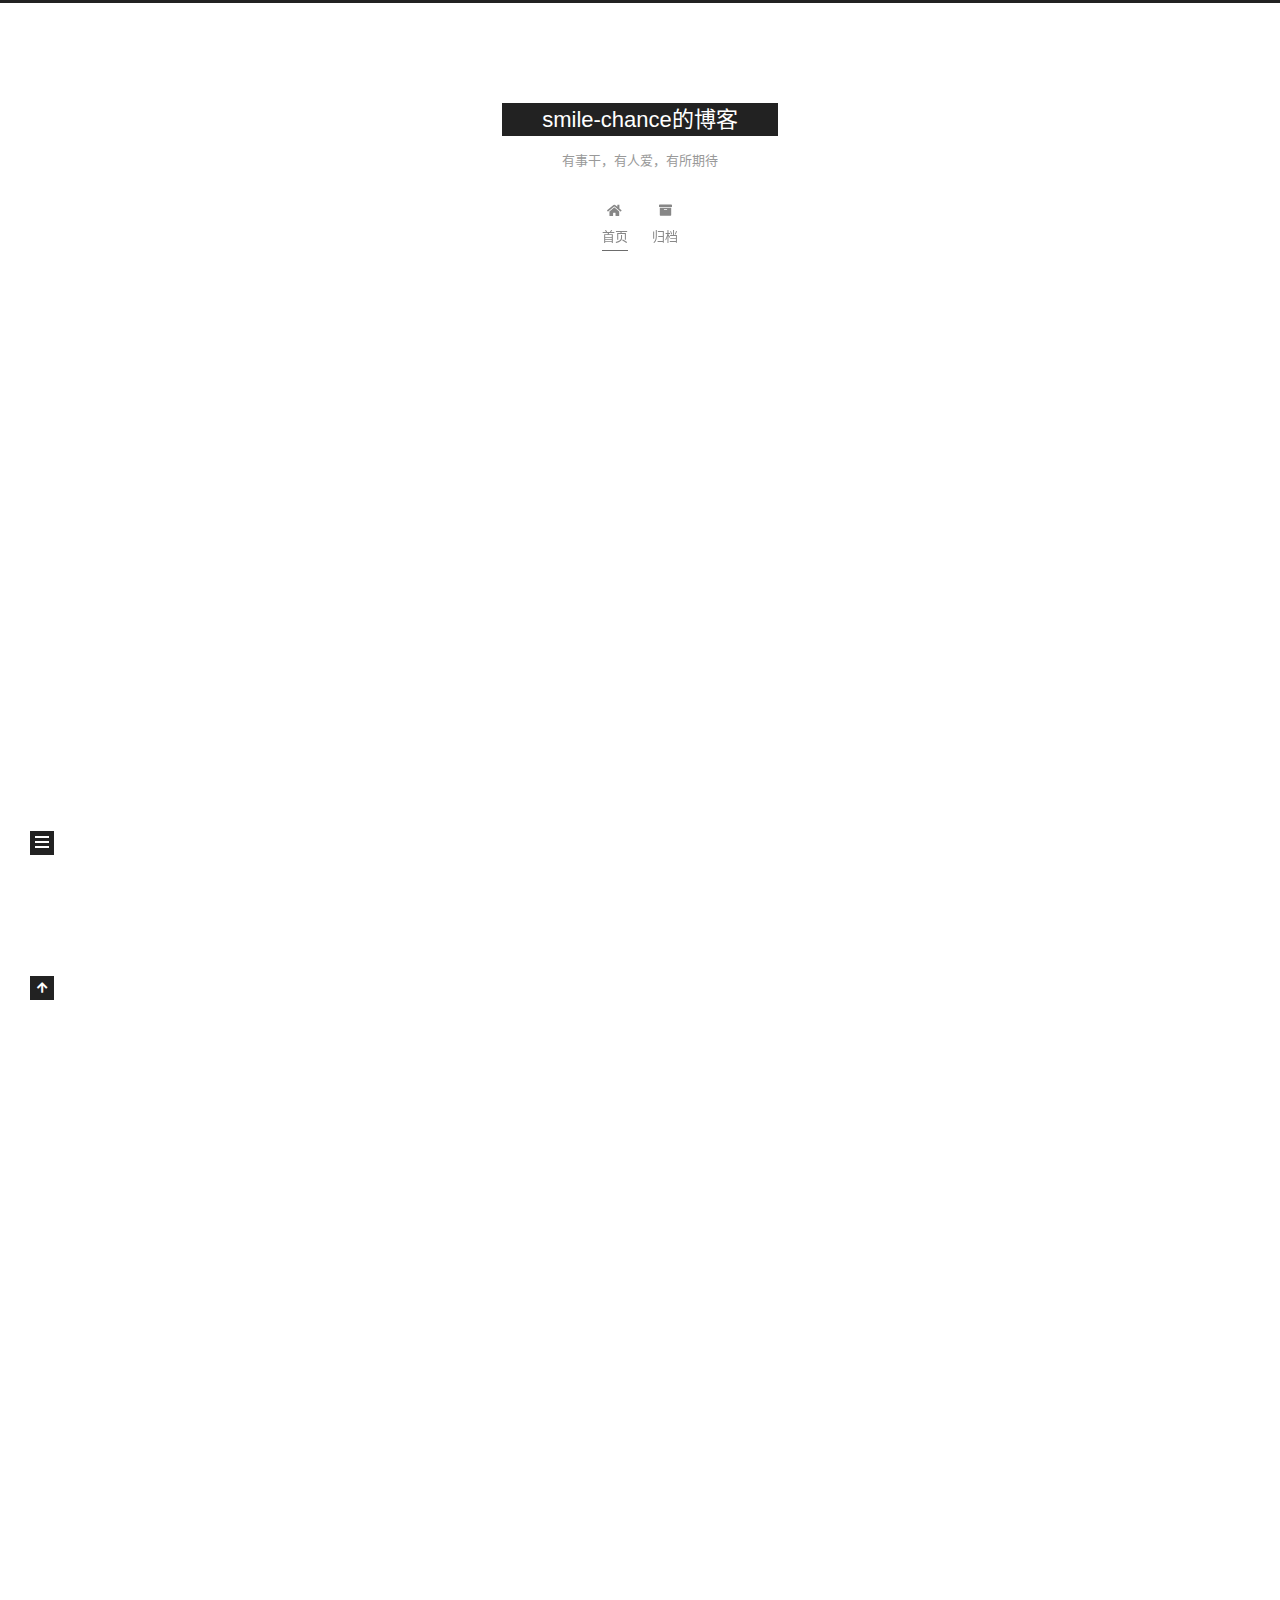
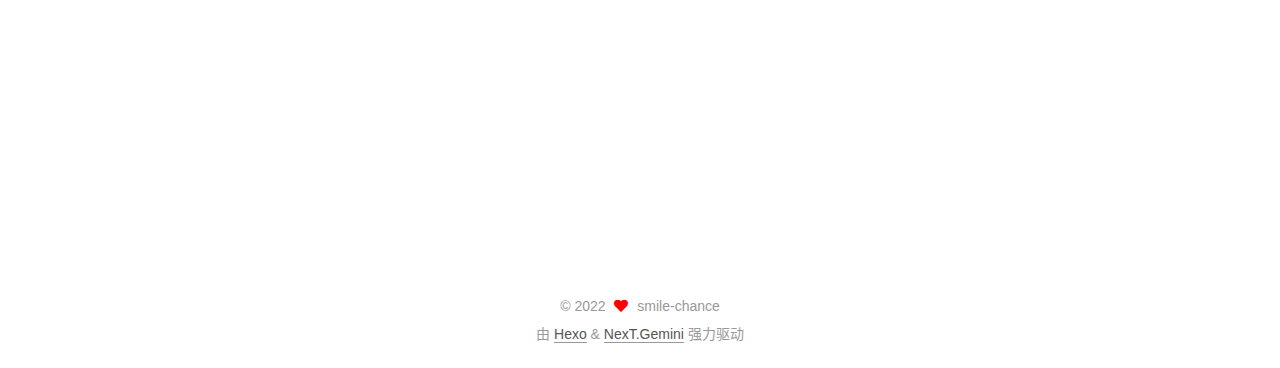
==== commit a590c4ca: "Site updated: 2022-07-09 22:11:19" ====
--- a/index.html
+++ b/index.html
@@ -1,5 +1,5 @@
 <!DOCTYPE html>
-<html lang="en">
+<html lang="zh-CN">
 <head>
   <meta charset="UTF-8">
 <meta name="viewport" content="width=device-width, initial-scale=1, maximum-scale=2">
@@ -17,15 +17,17 @@
 
 <script id="hexo-configurations">
     var NexT = window.NexT || {};
-    var CONFIG = {"hostname":"example.com","root":"/","scheme":"Muse","version":"7.8.0","exturl":false,"sidebar":{"position":"left","display":"post","padding":18,"offset":12,"onmobile":false},"copycode":{"enable":false,"show_result":false,"style":null},"back2top":{"enable":true,"sidebar":false,"scrollpercent":false},"bookmark":{"enable":false,"color":"#222","save":"auto"},"fancybox":false,"mediumzoom":false,"lazyload":false,"pangu":false,"comments":{"style":"tabs","active":null,"storage":true,"lazyload":false,"nav":null},"algolia":{"hits":{"per_page":10},"labels":{"input_placeholder":"Search for Posts","hits_empty":"We didn't find any results for the search: ${query}","hits_stats":"${hits} results found in ${time} ms"}},"localsearch":{"enable":false,"trigger":"auto","top_n_per_article":1,"unescape":false,"preload":false},"motion":{"enable":true,"async":false,"transition":{"post_block":"fadeIn","post_header":"slideDownIn","post_body":"slideDownIn","coll_header":"slideLeftIn","sidebar":"slideUpIn"}}};
+    var CONFIG = {"hostname":"example.com","root":"/","scheme":"Gemini","version":"7.8.0","exturl":false,"sidebar":{"position":"left","display":"post","padding":18,"offset":12,"onmobile":false},"copycode":{"enable":false,"show_result":false,"style":null},"back2top":{"enable":true,"sidebar":false,"scrollpercent":false},"bookmark":{"enable":false,"color":"#222","save":"auto"},"fancybox":false,"mediumzoom":false,"lazyload":false,"pangu":false,"comments":{"style":"tabs","active":null,"storage":true,"lazyload":false,"nav":null},"algolia":{"hits":{"per_page":10},"labels":{"input_placeholder":"Search for Posts","hits_empty":"We didn't find any results for the search: ${query}","hits_stats":"${hits} results found in ${time} ms"}},"localsearch":{"enable":false,"trigger":"auto","top_n_per_article":1,"unescape":false,"preload":false},"motion":{"enable":true,"async":false,"transition":{"post_block":"fadeIn","post_header":"slideDownIn","post_body":"slideDownIn","coll_header":"slideLeftIn","sidebar":"slideUpIn"}}};
   </script>
 
-  <meta property="og:type" content="website">
-<meta property="og:title" content="Hexo">
+  <meta name="description" content="To love xr more">
+<meta property="og:type" content="website">
+<meta property="og:title" content="smile-chance的博客">
 <meta property="og:url" content="http://example.com/index.html">
-<meta property="og:site_name" content="Hexo">
-<meta property="og:locale" content="en_US">
-<meta property="article:author" content="John Doe">
+<meta property="og:site_name" content="smile-chance的博客">
+<meta property="og:description" content="To love xr more">
+<meta property="og:locale" content="zh_CN">
+<meta property="article:author" content="smile-chance">
 <meta name="twitter:card" content="summary">
 
 <link rel="canonical" href="http://example.com/">
@@ -37,11 +39,11 @@
     sidebar: "",
     isHome : true,
     isPost : false,
-    lang   : 'en'
+    lang   : 'zh-CN'
   };
 </script>
 
-  <title>Hexo</title>
+  <title>smile-chance的博客</title>
   
 
 
@@ -81,7 +83,7 @@
     <header class="header" itemscope itemtype="http://schema.org/WPHeader">
       <div class="header-inner"><div class="site-brand-container">
   <div class="site-nav-toggle">
-    <div class="toggle" aria-label="Toggle navigation bar">
+    <div class="toggle" aria-label="切换导航栏">
       <span class="toggle-line toggle-line-first"></span>
       <span class="toggle-line toggle-line-middle"></span>
       <span class="toggle-line toggle-line-last"></span>
@@ -92,9 +94,10 @@
 
     <a href="/" class="brand" rel="start">
       <span class="logo-line-before"><i></i></span>
-      <h1 class="site-title">Hexo</h1>
+      <h1 class="site-title">smile-chance的博客</h1>
       <span class="logo-line-after"><i></i></span>
     </a>
+      <p class="site-subtitle" itemprop="description">有事干，有人爱，有所期待</p>
   </div>
 
   <div class="site-nav-right">
@@ -110,12 +113,12 @@
   <ul id="menu" class="main-menu menu">
         <li class="menu-item menu-item-home">
 
-    <a href="/" rel="section"><i class="fa fa-home fa-fw"></i>Home</a>
+    <a href="/" rel="section"><i class="fa fa-home fa-fw"></i>首页</a>
 
   </li>
         <li class="menu-item menu-item-archives">
 
-    <a href="/archives/" rel="section"><i class="fa fa-archive fa-fw"></i>Archives</a>
+    <a href="/archives/" rel="section"><i class="fa fa-archive fa-fw"></i>归档</a>
 
   </li>
   </ul>
@@ -144,17 +147,17 @@
       
   
   
-  <article itemscope itemtype="http://schema.org/Article" class="post-block" lang="en">
+  <article itemscope itemtype="http://schema.org/Article" class="post-block" lang="zh-CN">
     <link itemprop="mainEntityOfPage" href="http://example.com/2022/06/25/%E6%88%91%E7%9A%84%E7%AC%AC%E4%B8%80%E7%AF%87%E5%8D%9A%E5%AE%A2-%E7%8E%8B%E5%A3%AB%E5%8D%9A/">
 
     <span hidden itemprop="author" itemscope itemtype="http://schema.org/Person">
       <meta itemprop="image" content="/images/avatar.gif">
-      <meta itemprop="name" content="John Doe">
-      <meta itemprop="description" content="">
+      <meta itemprop="name" content="smile-chance">
+      <meta itemprop="description" content="To love xr more">
     </span>
 
     <span hidden itemprop="publisher" itemscope itemtype="http://schema.org/Organization">
-      <meta itemprop="name" content="Hexo">
+      <meta itemprop="name" content="smile-chance的博客">
     </span>
       <header class="post-header">
         <h2 class="post-title" itemprop="name headline">
@@ -167,9 +170,9 @@
               <span class="post-meta-item-icon">
                 <i class="far fa-calendar"></i>
               </span>
-              <span class="post-meta-item-text">Posted on</span>
-
-              <time title="Created: 2022-06-25 16:16:21" itemprop="dateCreated datePublished" datetime="2022-06-25T16:16:21+08:00">2022-06-25</time>
+              <span class="post-meta-item-text">发表于</span>
+
+              <time title="创建时间：2022-06-25 08:16:21" itemprop="dateCreated datePublished" datetime="2022-06-25T08:16:21Z">2022-06-25</time>
             </span>
 
           
@@ -201,17 +204,17 @@
       
   
   
-  <article itemscope itemtype="http://schema.org/Article" class="post-block" lang="en">
+  <article itemscope itemtype="http://schema.org/Article" class="post-block" lang="zh-CN">
     <link itemprop="mainEntityOfPage" href="http://example.com/2022/06/25/%E5%BC%95%E5%8F%B7%E5%86%85%E5%86%99%E5%8D%9A%E5%AE%A2%E7%9A%84%E6%A0%87%E9%A2%98/">
 
     <span hidden itemprop="author" itemscope itemtype="http://schema.org/Person">
       <meta itemprop="image" content="/images/avatar.gif">
-      <meta itemprop="name" content="John Doe">
-      <meta itemprop="description" content="">
+      <meta itemprop="name" content="smile-chance">
+      <meta itemprop="description" content="To love xr more">
     </span>
 
     <span hidden itemprop="publisher" itemscope itemtype="http://schema.org/Organization">
-      <meta itemprop="name" content="Hexo">
+      <meta itemprop="name" content="smile-chance的博客">
     </span>
       <header class="post-header">
         <h2 class="post-title" itemprop="name headline">
@@ -224,9 +227,9 @@
               <span class="post-meta-item-icon">
                 <i class="far fa-calendar"></i>
               </span>
-              <span class="post-meta-item-text">Posted on</span>
-
-              <time title="Created: 2022-06-25 16:13:11" itemprop="dateCreated datePublished" datetime="2022-06-25T16:13:11+08:00">2022-06-25</time>
+              <span class="post-meta-item-text">发表于</span>
+
+              <time title="创建时间：2022-06-25 08:13:11" itemprop="dateCreated datePublished" datetime="2022-06-25T08:13:11Z">2022-06-25</time>
             </span>
 
           
@@ -258,17 +261,17 @@
       
   
   
-  <article itemscope itemtype="http://schema.org/Article" class="post-block" lang="en">
+  <article itemscope itemtype="http://schema.org/Article" class="post-block" lang="zh-CN">
     <link itemprop="mainEntityOfPage" href="http://example.com/2022/06/25/hello-world/">
 
     <span hidden itemprop="author" itemscope itemtype="http://schema.org/Person">
       <meta itemprop="image" content="/images/avatar.gif">
-      <meta itemprop="name" content="John Doe">
-      <meta itemprop="description" content="">
+      <meta itemprop="name" content="smile-chance">
+      <meta itemprop="description" content="To love xr more">
     </span>
 
     <span hidden itemprop="publisher" itemscope itemtype="http://schema.org/Organization">
-      <meta itemprop="name" content="Hexo">
+      <meta itemprop="name" content="smile-chance的博客">
     </span>
       <header class="post-header">
         <h2 class="post-title" itemprop="name headline">
@@ -281,16 +284,16 @@
               <span class="post-meta-item-icon">
                 <i class="far fa-calendar"></i>
               </span>
-              <span class="post-meta-item-text">Posted on</span>
-
-              <time title="Created: 2022-06-25 16:08:50" itemprop="dateCreated datePublished" datetime="2022-06-25T16:08:50+08:00">2022-06-25</time>
+              <span class="post-meta-item-text">发表于</span>
+
+              <time title="创建时间：2022-06-25 08:08:50" itemprop="dateCreated datePublished" datetime="2022-06-25T08:08:50Z">2022-06-25</time>
             </span>
               <span class="post-meta-item">
                 <span class="post-meta-item-icon">
                   <i class="far fa-calendar-check"></i>
                 </span>
-                <span class="post-meta-item-text">Edited on</span>
-                <time title="Modified: 1985-10-26 16:15:00" itemprop="dateModified" datetime="1985-10-26T16:15:00+08:00">1985-10-26</time>
+                <span class="post-meta-item-text">更新于</span>
+                <time title="修改时间：1985-10-26 08:15:00" itemprop="dateModified" datetime="1985-10-26T08:15:00Z">1985-10-26</time>
               </span>
 
           
@@ -376,10 +379,10 @@
 
       <ul class="sidebar-nav motion-element">
         <li class="sidebar-nav-toc">
-          Table of Contents
+          文章目录
         </li>
         <li class="sidebar-nav-overview">
-          Overview
+          站点概览
         </li>
       </ul>
 
@@ -390,8 +393,8 @@
 
       <div class="site-overview-wrap sidebar-panel">
         <div class="site-author motion-element" itemprop="author" itemscope itemtype="http://schema.org/Person">
-  <p class="site-author-name" itemprop="name">John Doe</p>
-  <div class="site-description" itemprop="description"></div>
+  <p class="site-author-name" itemprop="name">smile-chance</p>
+  <div class="site-description" itemprop="description">To love xr more</div>
 </div>
 <div class="site-state-wrap motion-element">
   <nav class="site-state">
@@ -399,7 +402,7 @@
           <a href="/archives/">
         
           <span class="site-state-item-count">3</span>
-          <span class="site-state-item-name">posts</span>
+          <span class="site-state-item-name">日志</span>
         </a>
       </div>
   </nav>
@@ -430,9 +433,9 @@
   <span class="with-love">
     <i class="fa fa-heart"></i>
   </span>
-  <span class="author" itemprop="copyrightHolder">John Doe</span>
+  <span class="author" itemprop="copyrightHolder">smile-chance</span>
 </div>
-  <div class="powered-by">Powered by <a href="https://hexo.io/" class="theme-link" rel="noopener" target="_blank">Hexo</a> & <a href="https://muse.theme-next.org/" class="theme-link" rel="noopener" target="_blank">NexT.Muse</a>
+  <div class="powered-by">由 <a href="https://hexo.io/" class="theme-link" rel="noopener" target="_blank">Hexo</a> & <a href="https://theme-next.org/" class="theme-link" rel="noopener" target="_blank">NexT.Gemini</a> 强力驱动
   </div>
 
         
@@ -458,7 +461,7 @@
 <script src="/js/motion.js"></script>
 
 
-<script src="/js/schemes/muse.js"></script>
+<script src="/js/schemes/pisces.js"></script>
 
 
 <script src="/js/next-boot.js"></script>
